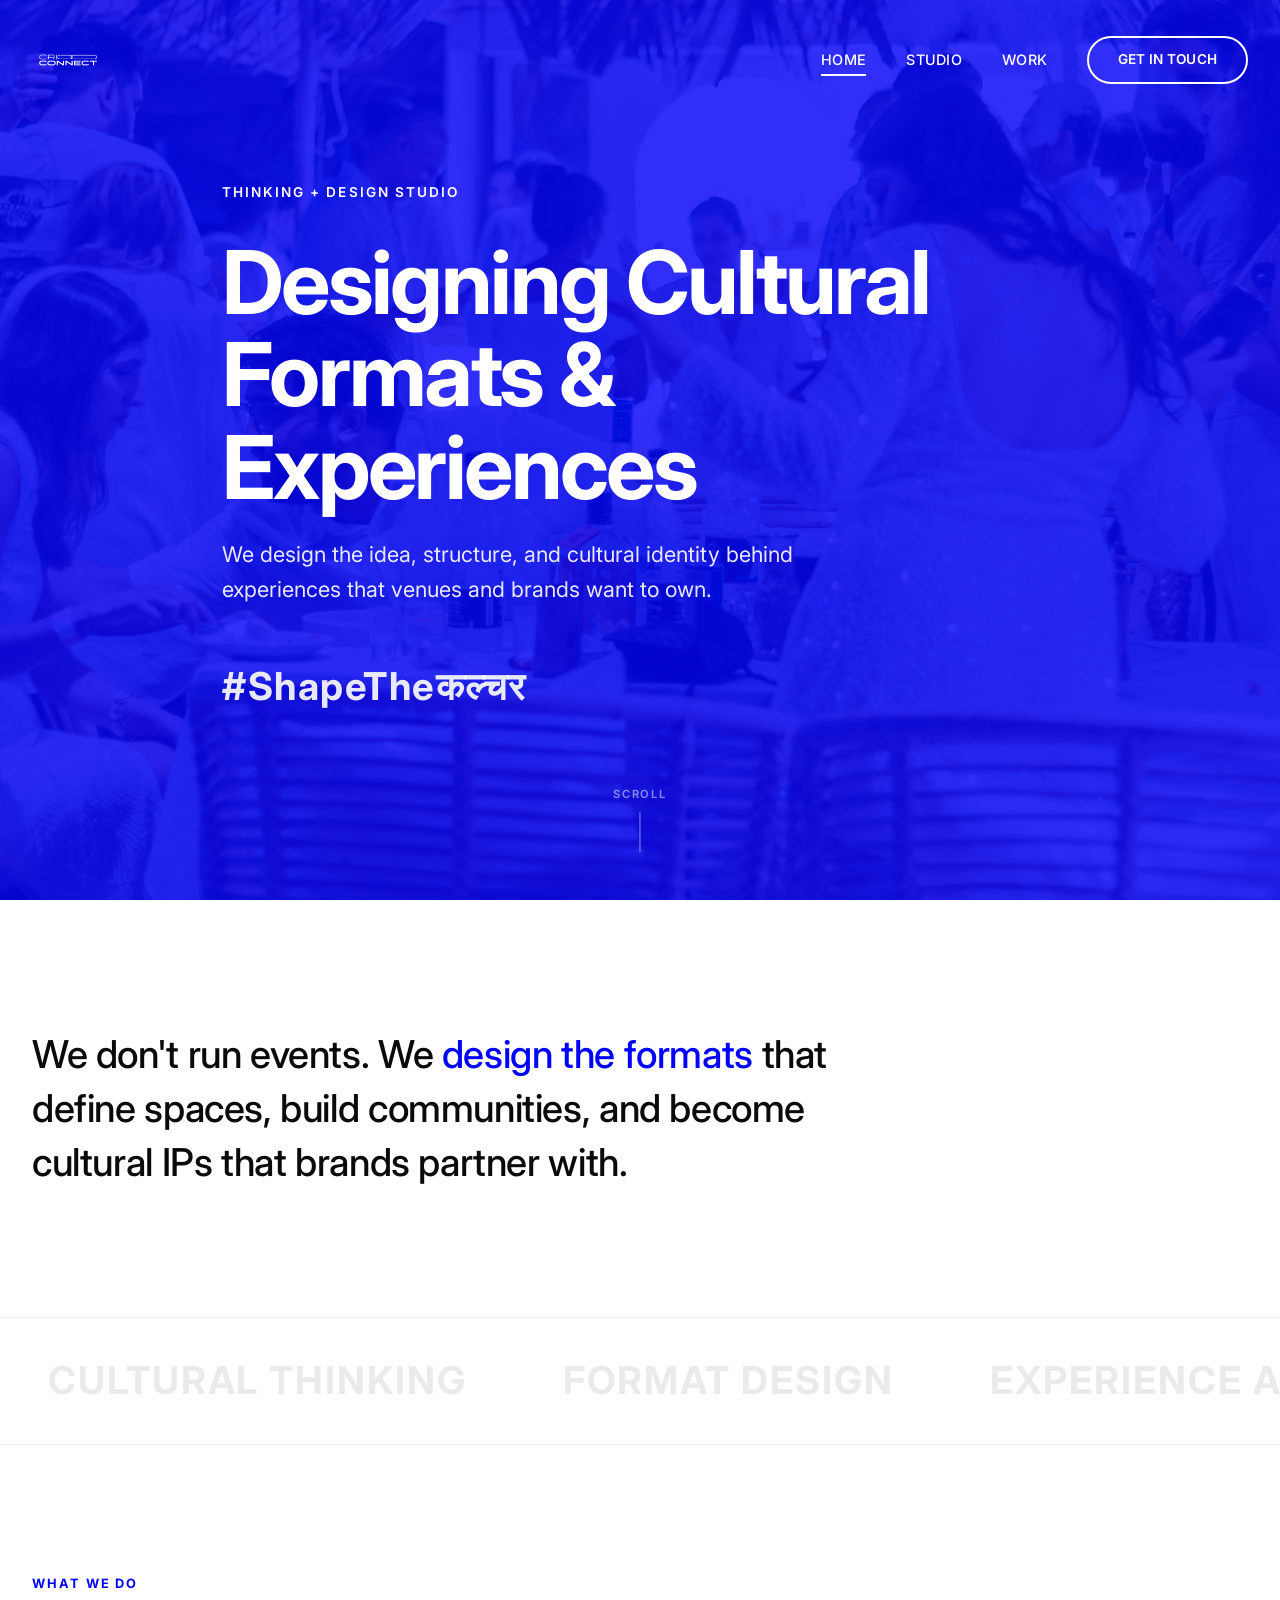
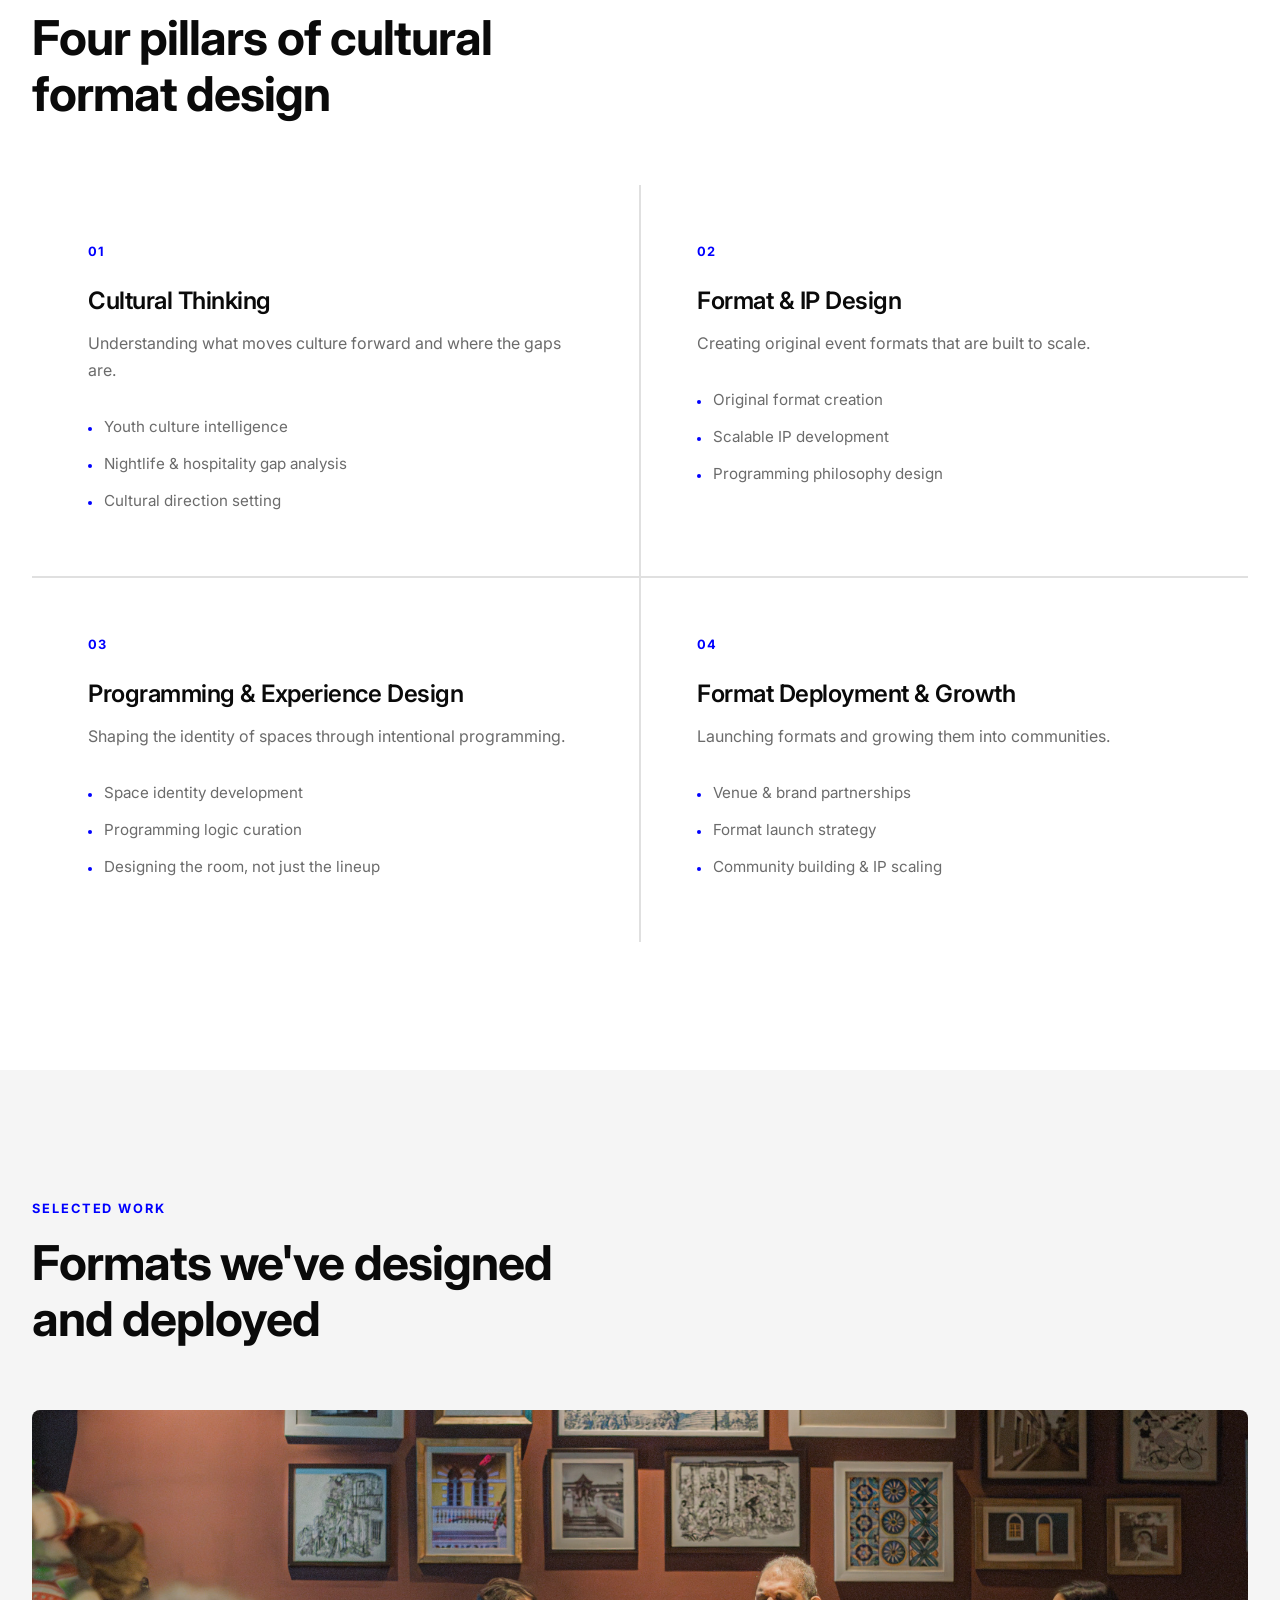
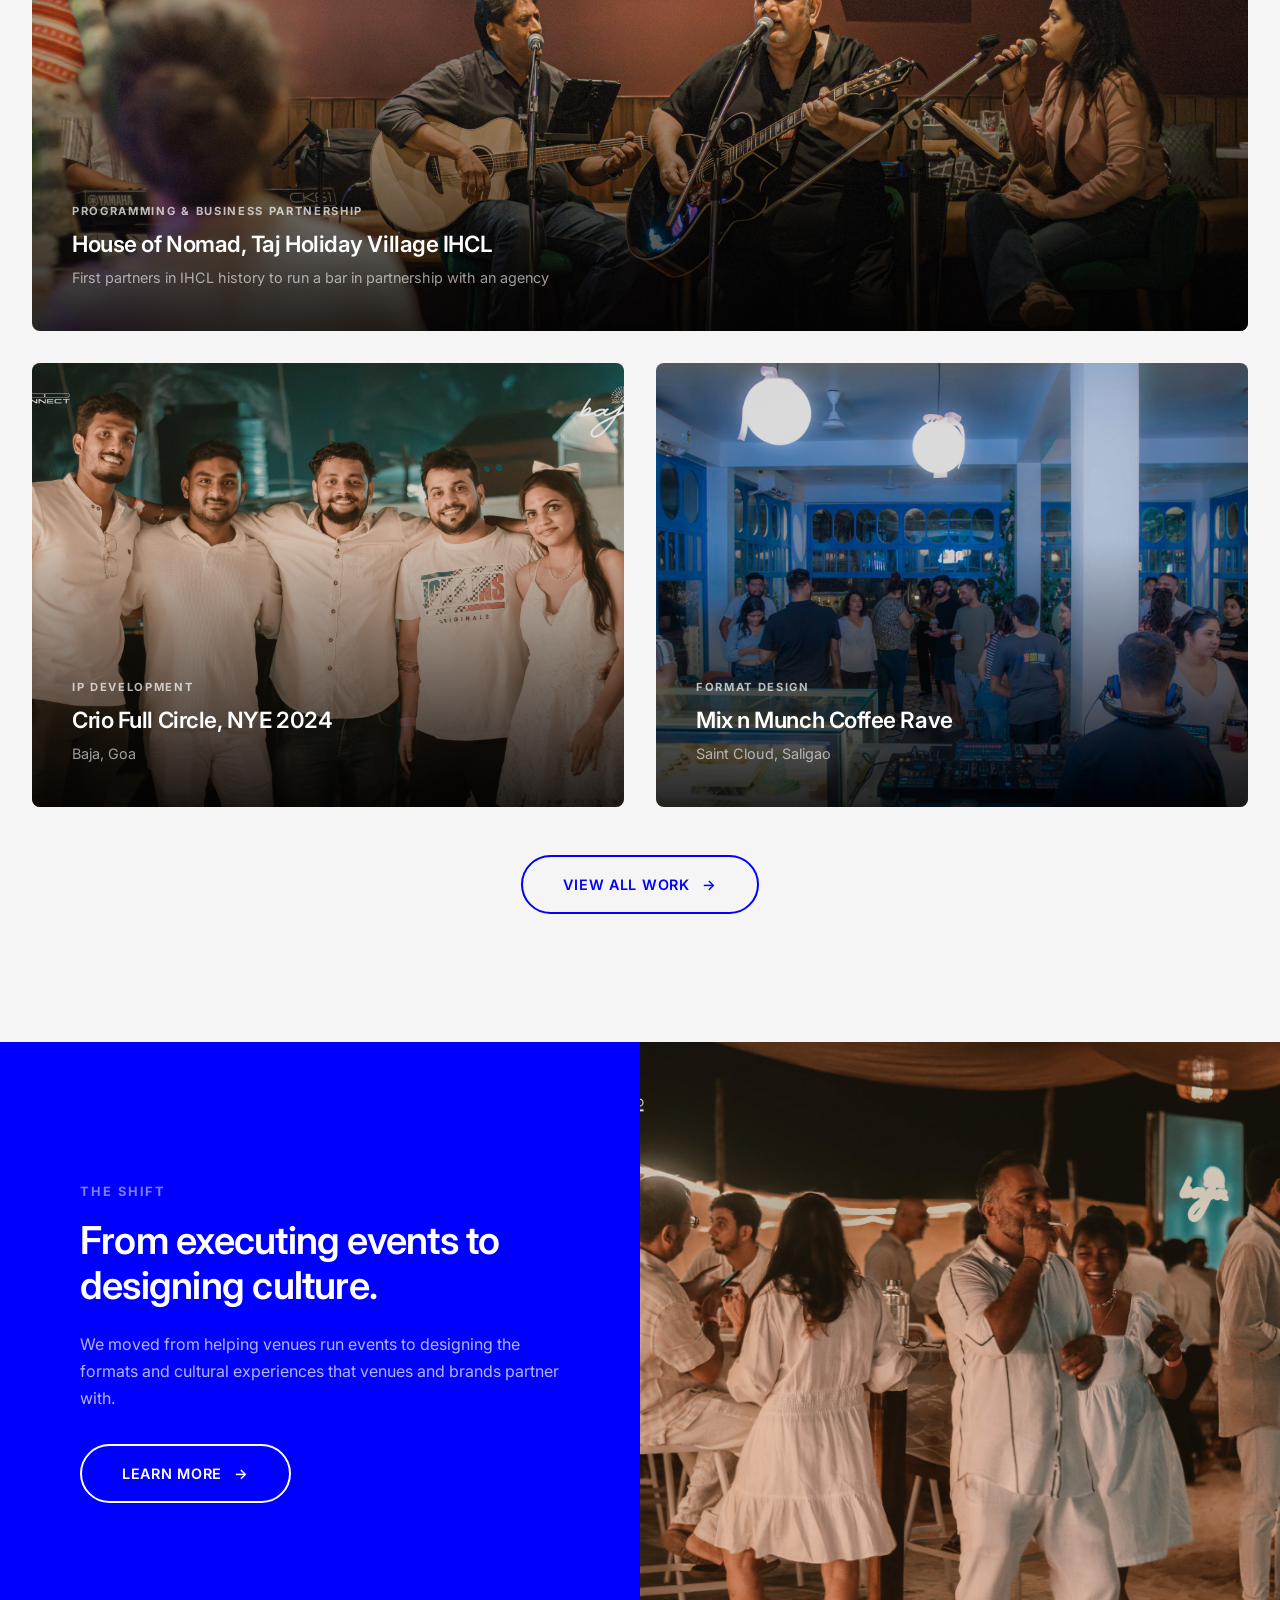
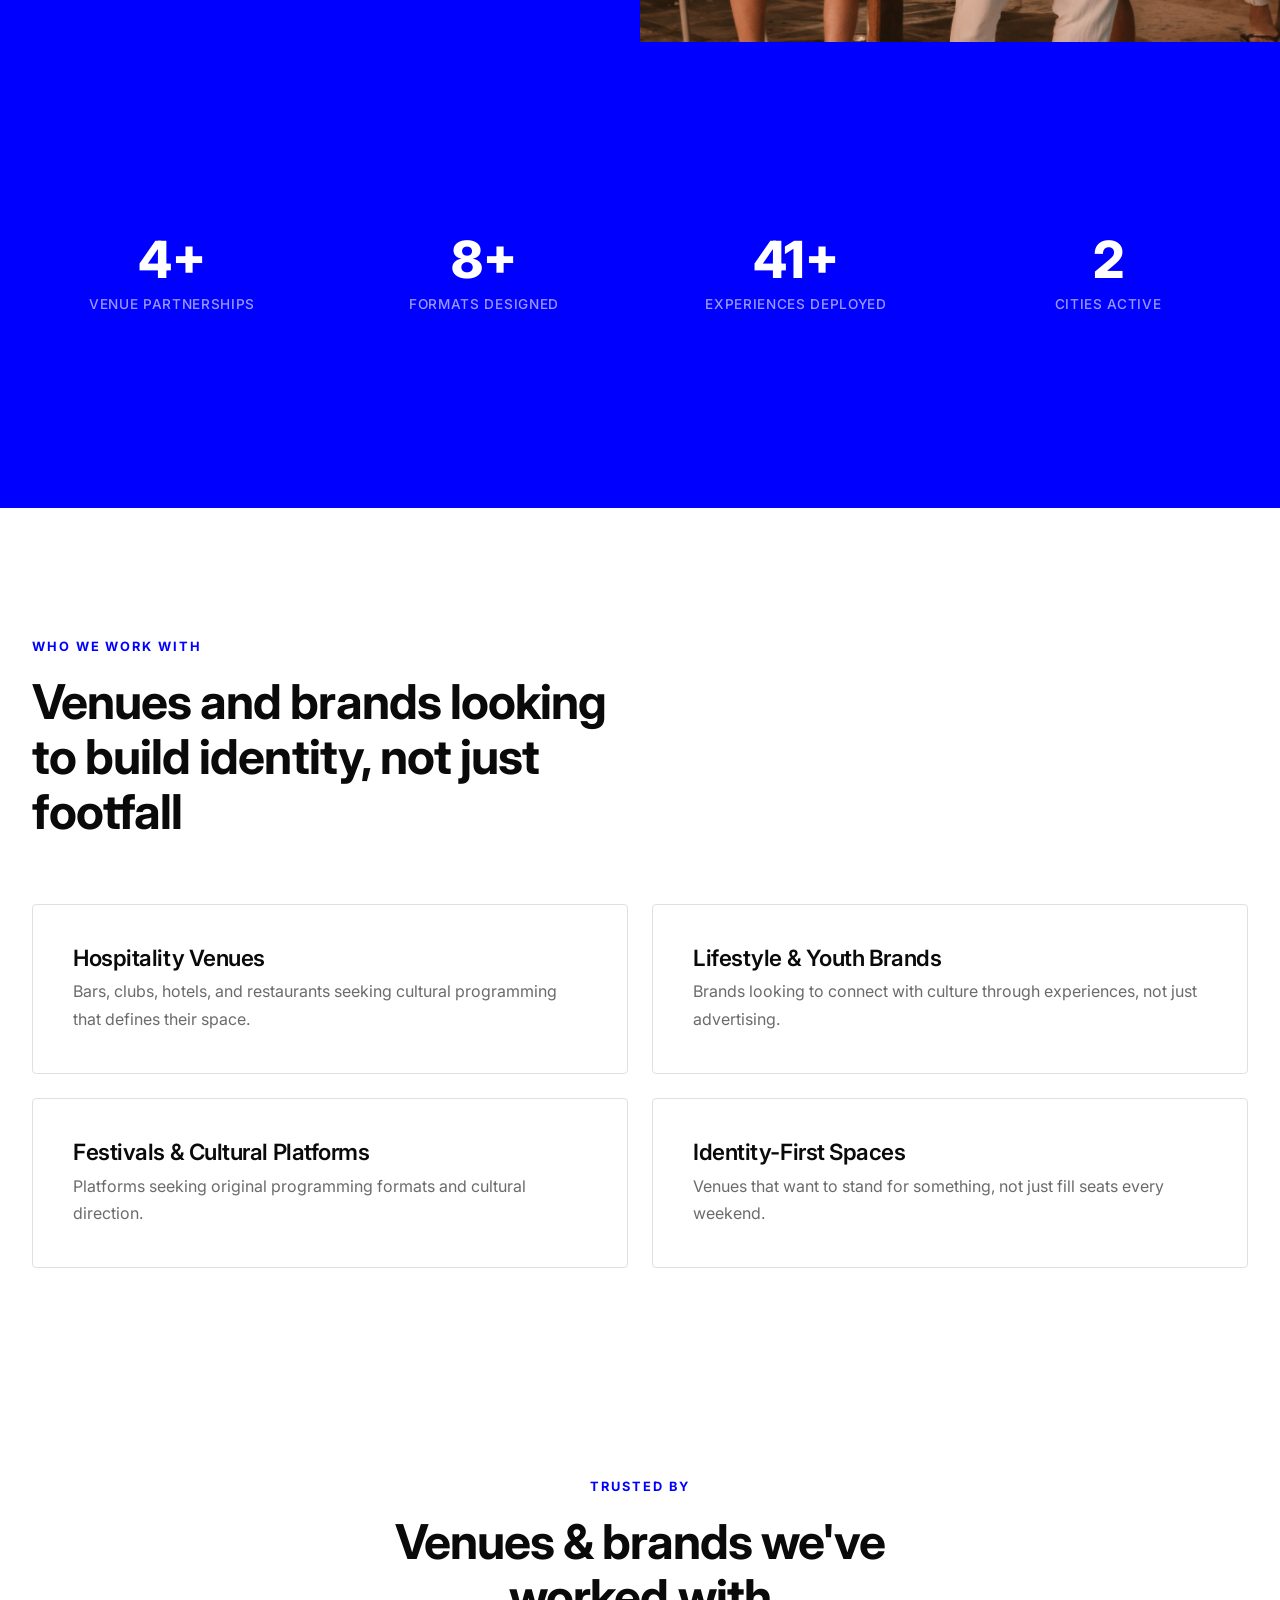
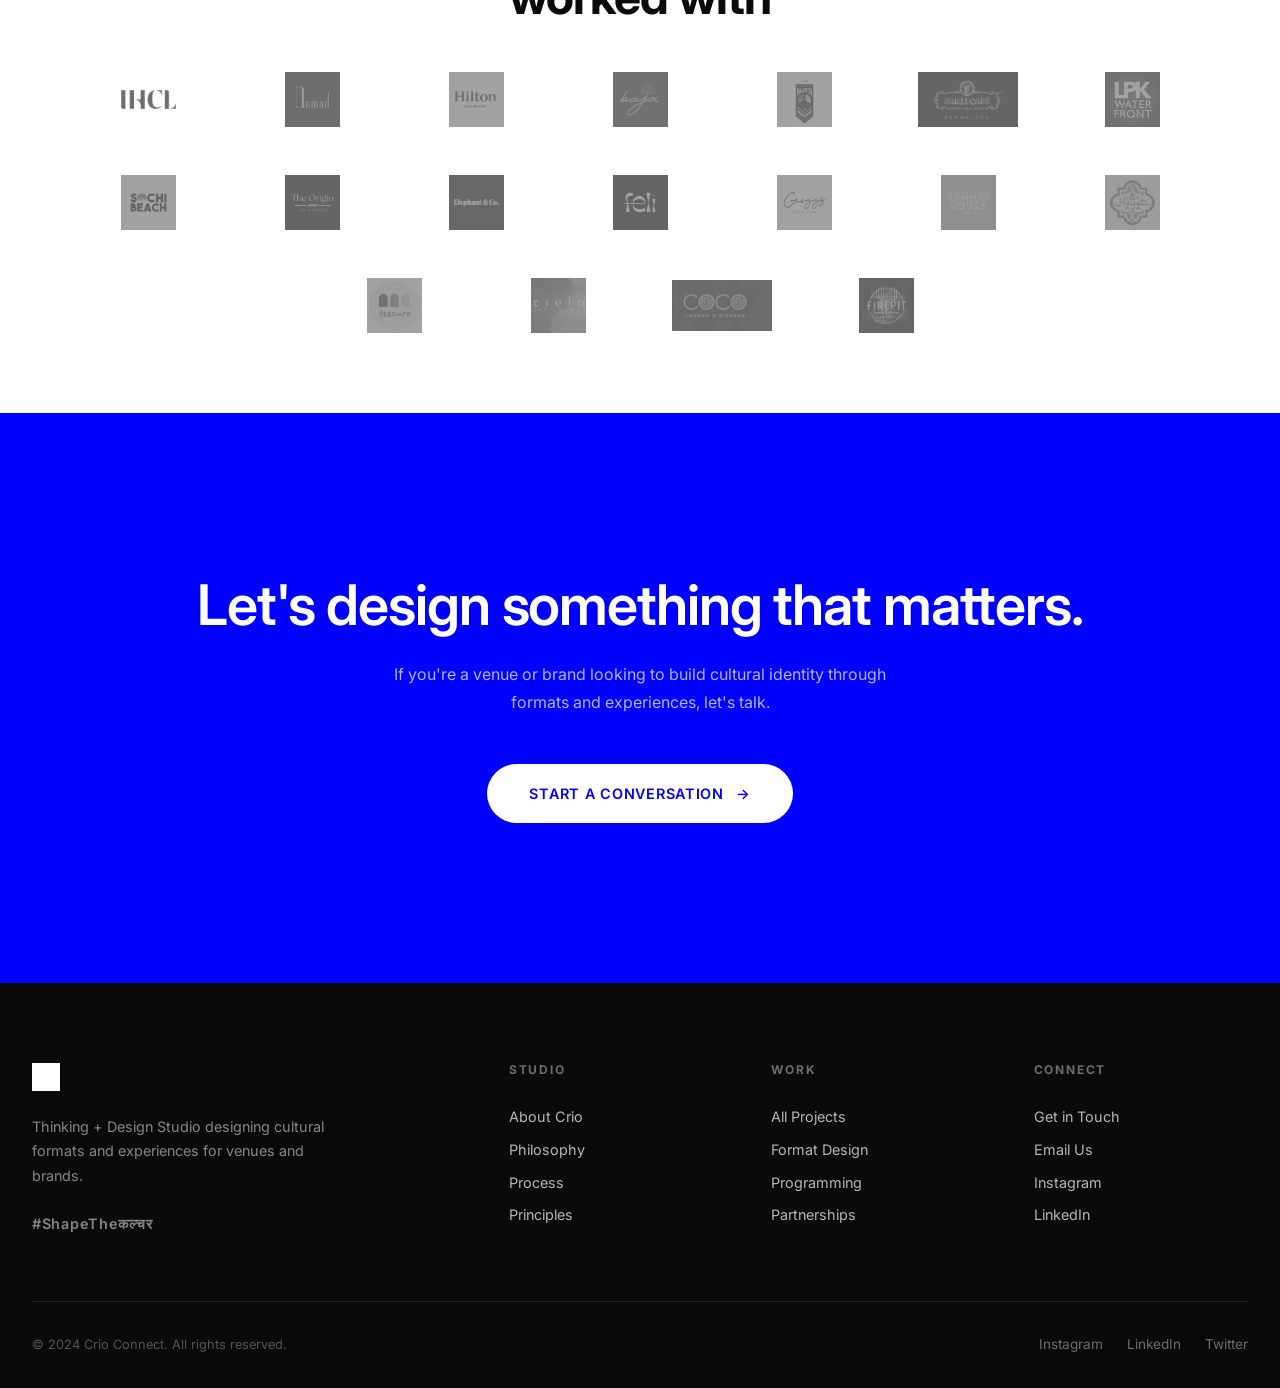
==== index.html @ 930ea38c "Use icon-blue.png as nav logo, larger size - Single icon-blue.png logo: white on dark nav via CSS in" ====
<!DOCTYPE html>
<html lang="en">
<head>
  <meta charset="UTF-8">
  <meta name="viewport" content="width=device-width, initial-scale=1.0">
  <title>Crio Connect — Thinking + Design Studio</title>
  <meta name="description" content="Crio Connect designs cultural formats and experiences for venues and brands. A Thinking + Design Studio shaping culture through format design, programming, and experience architecture.">
  <link rel="preconnect" href="https://fonts.googleapis.com">
  <link rel="preconnect" href="https://fonts.gstatic.com" crossorigin>
  <link href="https://fonts.googleapis.com/css2?family=Inter:wght@300;400;500;600;700;800;900&display=swap" rel="stylesheet">
  <link rel="icon" type="image/png" href="logos/icon-blue.png">
  <link rel="stylesheet" href="css/style.css">
</head>
<body>

  <!-- Navigation -->
  <nav class="nav nav--dark">
    <div class="container nav__inner">
      <a href="index.html" class="nav__logo">
        <img src="logos/icon-blue.png" alt="Crio Connect">
      </a>
      <div class="nav__links">
        <a href="index.html" class="active">Home</a>
        <a href="about.html">Studio</a>
        <a href="work.html">Work</a>
        <a href="contact.html" class="nav__cta">Get in Touch</a>
      </div>
      <div class="nav__toggle">
        <span></span>
        <span></span>
        <span></span>
      </div>
    </div>
  </nav>

  <!-- Hero -->
  <section class="hero">
    <div class="hero__bg">
      <img src="Photos/full-circle-nye/097A2111.jpg" alt="Crio Connect Event">
    </div>
    <div class="container hero__content">
      <p class="hero__label">Thinking + Design Studio</p>
      <h1 class="hero__title">Designing Cultural Formats & Experiences</h1>
      <p class="hero__subtitle">We design the idea, structure, and cultural identity behind experiences that venues and brands want to own.</p>
      <p class="hero__tagline">#ShapeThe&#x0915;&#x0932;&#x094D;&#x091A;&#x0930;</p>
    </div>
    <div class="hero__scroll">
      <span>Scroll</span>
      <div class="hero__scroll-line"></div>
    </div>
  </section>

  <!-- Statement -->
  <section class="statement section">
    <div class="container">
      <p class="statement__text reveal">
        We don't run events. We <span>design the formats</span> that define spaces, build communities, and become cultural IPs that brands partner with.
      </p>
    </div>
  </section>

  <!-- Marquee -->
  <div class="marquee">
    <div class="marquee__track">
      <span class="marquee__item">Cultural Thinking</span>
      <span class="marquee__item">Format Design</span>
      <span class="marquee__item">Experience Architecture</span>
      <span class="marquee__item">IP Development</span>
      <span class="marquee__item">Programming Intelligence</span>
      <span class="marquee__item">Community Building</span>
      <span class="marquee__item">Cultural Thinking</span>
      <span class="marquee__item">Format Design</span>
      <span class="marquee__item">Experience Architecture</span>
      <span class="marquee__item">IP Development</span>
      <span class="marquee__item">Programming Intelligence</span>
      <span class="marquee__item">Community Building</span>
    </div>
  </div>

  <!-- What We Do -->
  <section class="section" id="services">
    <div class="container">
      <div class="section-header reveal">
        <p class="section-header__label">What We Do</p>
        <h2 class="section-header__title">Four pillars of cultural format design</h2>
      </div>
    </div>
    <div class="container">
      <div class="services-grid">
        <div class="service-card reveal">
          <p class="service-card__number">01</p>
          <h3 class="service-card__title">Cultural Thinking</h3>
          <p>Understanding what moves culture forward and where the gaps are.</p>
          <ul class="service-card__list">
            <li>Youth culture intelligence</li>
            <li>Nightlife & hospitality gap analysis</li>
            <li>Cultural direction setting</li>
          </ul>
        </div>
        <div class="service-card reveal reveal-delay-1">
          <p class="service-card__number">02</p>
          <h3 class="service-card__title">Format & IP Design</h3>
          <p>Creating original event formats that are built to scale.</p>
          <ul class="service-card__list">
            <li>Original format creation</li>
            <li>Scalable IP development</li>
            <li>Programming philosophy design</li>
          </ul>
        </div>
        <div class="service-card reveal reveal-delay-2">
          <p class="service-card__number">03</p>
          <h3 class="service-card__title">Programming & Experience Design</h3>
          <p>Shaping the identity of spaces through intentional programming.</p>
          <ul class="service-card__list">
            <li>Space identity development</li>
            <li>Programming logic curation</li>
            <li>Designing the room, not just the lineup</li>
          </ul>
        </div>
        <div class="service-card reveal reveal-delay-3">
          <p class="service-card__number">04</p>
          <h3 class="service-card__title">Format Deployment & Growth</h3>
          <p>Launching formats and growing them into communities.</p>
          <ul class="service-card__list">
            <li>Venue & brand partnerships</li>
            <li>Format launch strategy</li>
            <li>Community building & IP scaling</li>
          </ul>
        </div>
      </div>
    </div>
  </section>

  <!-- Featured Work -->
  <section class="section section--grey" id="work">
    <div class="container">
      <div class="section-header reveal">
        <p class="section-header__label">Selected Work</p>
        <h2 class="section-header__title">Formats we've designed and deployed</h2>
      </div>
      <div class="work-grid">
        <a href="work.html" class="work-card work-card--featured reveal">
          <img class="work-card__image" src="Photos/house-of-nomad/_97A1200-Enhanced-NR-2.jpg" alt="House of Nomad x Taj">
          <div class="work-card__overlay">
            <p class="work-card__tag">Programming & Business Partnership</p>
            <h3 class="work-card__title">House of Nomad, Taj Holiday Village IHCL</h3>
            <p class="work-card__venue">First partners in IHCL history to run a bar in partnership with an agency</p>
          </div>
        </a>
        <a href="work.html" class="work-card reveal">
          <img class="work-card__image" src="Photos/full-circle-nye/_97A2129-Enhanced-NR-2.jpg" alt="Full Circle NYE">
          <div class="work-card__overlay">
            <p class="work-card__tag">IP Development</p>
            <h3 class="work-card__title">Crio Full Circle, NYE 2024</h3>
            <p class="work-card__venue">Baja, Goa</p>
          </div>
        </a>
        <a href="work.html" class="work-card reveal reveal-delay-1">
          <img class="work-card__image" src="Photos/mix-n-munch/_97A1474-Enhanced-NR.jpg" alt="Mix n Munch">
          <div class="work-card__overlay">
            <p class="work-card__tag">Format Design</p>
            <h3 class="work-card__title">Mix n Munch Coffee Rave</h3>
            <p class="work-card__venue">Saint Cloud, Saligao</p>
          </div>
        </a>
      </div>
      <div style="text-align: center; margin-top: 3rem;" class="reveal">
        <a href="work.html" class="btn btn--outline">View All Work <span class="btn__arrow">&rarr;</span></a>
      </div>
    </div>
  </section>

  <!-- The Shift -->
  <section class="split">
    <div class="split__content" style="background: var(--crio-blue); color: var(--crio-white);">
      <div class="reveal">
        <p class="section-header__label" style="color: rgba(255,255,255,0.5);">The Shift</p>
        <h2 style="font-size: clamp(1.8rem, 3vw, 2.5rem); margin-bottom: 1.5rem;">From executing events to designing culture.</h2>
        <p style="color: rgba(255,255,255,0.7); margin-bottom: 2rem;">We moved from helping venues run events to designing the formats and cultural experiences that venues and brands partner with.</p>
        <a href="about.html" class="btn btn--outline-white">Learn More <span class="btn__arrow">&rarr;</span></a>
      </div>
    </div>
    <div class="split__image">
      <img src="Photos/full-circle-nye/097A1857.jpg" alt="Crio Event">
    </div>
  </section>

  <!-- Stats -->
  <section class="section section--blue">
    <div class="container">
      <div class="stats-row reveal">
        <div class="stat">
          <p class="stat__number" data-count="5" data-suffix="+">0+</p>
          <p class="stat__label">Venue Partnerships</p>
        </div>
        <div class="stat">
          <p class="stat__number" data-count="10" data-suffix="+">0+</p>
          <p class="stat__label">Formats Designed</p>
        </div>
        <div class="stat">
          <p class="stat__number" data-count="50" data-suffix="+">0+</p>
          <p class="stat__label">Experiences Deployed</p>
        </div>
        <div class="stat">
          <p class="stat__number" data-count="3" data-suffix="">0</p>
          <p class="stat__label">Cities Active</p>
        </div>
      </div>
    </div>
  </section>

  <!-- Who We Work With -->
  <section class="section">
    <div class="container">
      <div class="section-header reveal">
        <p class="section-header__label">Who We Work With</p>
        <h2 class="section-header__title">Venues and brands looking to build identity, not just footfall</h2>
      </div>
      <div class="services-grid" style="background: transparent; gap: 1.5rem;">
        <div class="reveal" style="padding: 2.5rem; border: 1px solid var(--crio-grey-mid); border-radius: 4px;">
          <h4 style="margin-bottom: 0.5rem;">Hospitality Venues</h4>
          <p>Bars, clubs, hotels, and restaurants seeking cultural programming that defines their space.</p>
        </div>
        <div class="reveal reveal-delay-1" style="padding: 2.5rem; border: 1px solid var(--crio-grey-mid); border-radius: 4px;">
          <h4 style="margin-bottom: 0.5rem;">Lifestyle & Youth Brands</h4>
          <p>Brands looking to connect with culture through experiences, not just advertising.</p>
        </div>
        <div class="reveal reveal-delay-2" style="padding: 2.5rem; border: 1px solid var(--crio-grey-mid); border-radius: 4px;">
          <h4 style="margin-bottom: 0.5rem;">Festivals & Cultural Platforms</h4>
          <p>Platforms seeking original programming formats and cultural direction.</p>
        </div>
        <div class="reveal reveal-delay-3" style="padding: 2.5rem; border: 1px solid var(--crio-grey-mid); border-radius: 4px;">
          <h4 style="margin-bottom: 0.5rem;">Identity-First Spaces</h4>
          <p>Venues that want to stand for something, not just fill seats every weekend.</p>
        </div>
      </div>
    </div>
  </section>

  <!-- Client Logos -->
  <section class="section" style="padding: 5rem 0;">
    <div class="container">
      <div class="section-header reveal" style="text-align: center; margin-bottom: 3rem;">
        <p class="section-header__label">Trusted By</p>
        <h2 class="section-header__title" style="margin: 0 auto;">Venues & brands we've worked with</h2>
      </div>
      <div class="partners-grid reveal">
        <img src="clientlogos/10673421.webp" alt="IHCL" class="partner-logo">
        <img src="clientlogos/591174792_17904382887301235_7961959765588364536_n.jpg" alt="House of Nomad" class="partner-logo">
        <img src="clientlogos/581138269_18190124344336245_2572806237954497445_n.jpg" alt="Hilton Goa Resort" class="partner-logo">
        <img src="clientlogos/419503757_380065144615515_1295691584019267011_n.jpg" alt="Baja" class="partner-logo">
        <img src="clientlogos/318582232_5961389770578658_6752328775046917154_n.jpg" alt="Raasta Goa" class="partner-logo">
        <img src="clientlogos/farzi-cafe.png" alt="Farzi Cafe" class="partner-logo">
        <img src="clientlogos/332536627_899136044664215_4823402778459474317_n.jpg" alt="LPK Waterfront" class="partner-logo">
        <img src="clientlogos/453994015_479573441676200_9011642383747089406_n.jpg" alt="Sochi Beach" class="partner-logo">
        <img src="clientlogos/471850150_1111145504012198_6855856576752960614_n.jpg" alt="The Origin Bar & Kitchen" class="partner-logo">
        <img src="clientlogos/544154065_18421555498103665_999082907906774208_n.jpg" alt="Elephant & Co." class="partner-logo">
        <img src="clientlogos/587308757_18092075336500143_2609386797480749742_n.jpg" alt="Feli Tavern" class="partner-logo">
        <img src="clientlogos/340698813_763926535132549_4333830855985082505_n.jpg" alt="Gregg's Bar & Tapas" class="partner-logo">
        <img src="clientlogos/350667310_205898922381115_7865278553242999339_n.jpg" alt="Summer House Goa" class="partner-logo">
        <img src="clientlogos/323932730_870162524270041_3233781602685683473_n.jpg" alt="Hayati" class="partner-logo">
        <img src="clientlogos/307228421_118235157678463_5204141030254201550_n.jpg" alt="Tesouro" class="partner-logo">
        <img src="clientlogos/56561460_301304564101715_4176940284740894720_n.jpg" alt="Cielo Sky Lounge" class="partner-logo">
        <img src="clientlogos/coco-lounge.png" alt="Coco Lounge & Kitchen" class="partner-logo">
        <img src="clientlogos/169250002_140925801300462_4163853042577720361_n.jpg" alt="Firepit Grills & Spirits" class="partner-logo">
      </div>
    </div>
  </section>

  <!-- CTA -->
  <section class="cta-section">
    <div class="container reveal">
      <h2>Let's design something that matters.</h2>
      <p>If you're a venue or brand looking to build cultural identity through formats and experiences, let's talk.</p>
      <a href="contact.html" class="btn btn--white">Start a Conversation <span class="btn__arrow">&rarr;</span></a>
    </div>
  </section>

  <!-- Footer -->
  <footer class="footer">
    <div class="container">
      <div class="footer__grid">
        <div class="footer__brand">
          <img src="logos/blue-on-white.png" alt="Crio Connect">
          <p>Thinking + Design Studio designing cultural formats and experiences for venues and brands.</p>
          <p class="footer__tagline">#ShapeThe&#x0915;&#x0932;&#x094D;&#x091A;&#x0930;</p>
        </div>
        <div class="footer__col">
          <h4>Studio</h4>
          <a href="about.html">About Crio</a>
          <a href="about.html#philosophy">Philosophy</a>
          <a href="about.html#process">Process</a>
          <a href="about.html#principles">Principles</a>
        </div>
        <div class="footer__col">
          <h4>Work</h4>
          <a href="work.html">All Projects</a>
          <a href="work.html#formats">Format Design</a>
          <a href="work.html#programming">Programming</a>
          <a href="work.html#partnerships">Partnerships</a>
        </div>
        <div class="footer__col">
          <h4>Connect</h4>
          <a href="contact.html">Get in Touch</a>
          <a href="mailto:hello@crioconnect.com">Email Us</a>
          <a href="#">Instagram</a>
          <a href="#">LinkedIn</a>
        </div>
      </div>
      <div class="footer__bottom">
        <p>&copy; 2024 Crio Connect. All rights reserved.</p>
        <div class="footer__social">
          <a href="#">Instagram</a>
          <a href="#">LinkedIn</a>
          <a href="#">Twitter</a>
        </div>
      </div>
    </div>
  </footer>

  <script src="js/main.js"></script>
</body>
</html>
---- css/style.css ----
/* ============================================
   CRIO CONNECT — Style System
   Thinking + Design Studio
   ============================================ */

/* --- Reset & Base --- */
*, *::before, *::after {
  margin: 0;
  padding: 0;
  box-sizing: border-box;
}

:root {
  --crio-blue: #0000FF;
  --crio-blue-dark: #0000CC;
  --crio-white: #FFFFFF;
  --crio-black: #0A0A0A;
  --crio-grey: #F5F5F5;
  --crio-grey-mid: #E0E0E0;
  --crio-grey-text: #6B6B6B;
  --font-primary: 'Inter', -apple-system, BlinkMacSystemFont, 'Segoe UI', sans-serif;
  --font-display: 'Inter', -apple-system, BlinkMacSystemFont, 'Segoe UI', sans-serif;
  --transition: 0.4s cubic-bezier(0.25, 0.46, 0.45, 0.94);
  --transition-fast: 0.2s ease;
}

html {
  font-size: 16px;
  scroll-behavior: smooth;
  -webkit-font-smoothing: antialiased;
  -moz-osx-font-smoothing: grayscale;
}

body {
  font-family: var(--font-primary);
  color: var(--crio-black);
  background: var(--crio-white);
  line-height: 1.6;
  overflow-x: hidden;
}

a {
  color: inherit;
  text-decoration: none;
}

img {
  max-width: 100%;
  height: auto;
  display: block;
}

ul, ol {
  list-style: none;
}

/* --- Typography --- */
h1, h2, h3, h4, h5, h6 {
  font-weight: 600;
  line-height: 1.15;
  letter-spacing: -0.02em;
}

h1 { font-size: clamp(2.5rem, 6vw, 5rem); }
h2 { font-size: clamp(2rem, 4vw, 3.5rem); }
h3 { font-size: clamp(1.5rem, 3vw, 2rem); }
h4 { font-size: clamp(1.1rem, 2vw, 1.4rem); }

p {
  font-size: clamp(1rem, 1.2vw, 1.15rem);
  line-height: 1.7;
  color: var(--crio-grey-text);
}

.text-blue { color: var(--crio-blue); }
.text-white { color: var(--crio-white); }

/* --- Layout --- */
.container {
  width: 100%;
  max-width: 1320px;
  margin: 0 auto;
  padding: 0 2rem;
}

.container--narrow {
  max-width: 960px;
}

.section {
  padding: 8rem 0;
}

.section--blue {
  background: var(--crio-blue);
  color: var(--crio-white);
}

.section--blue p {
  color: rgba(255, 255, 255, 0.75);
}

.section--grey {
  background: var(--crio-grey);
}

.section--dark {
  background: var(--crio-black);
  color: var(--crio-white);
}

.section--dark p {
  color: rgba(255, 255, 255, 0.6);
}

/* --- Navigation --- */
.nav {
  position: fixed;
  top: 0;
  left: 0;
  width: 100%;
  z-index: 1000;
  padding: 1.5rem 0;
  transition: var(--transition);
}

.nav.scrolled {
  background: rgba(255, 255, 255, 0.97);
  backdrop-filter: blur(20px);
  -webkit-backdrop-filter: blur(20px);
  box-shadow: 0 1px 0 rgba(0, 0, 0, 0.06);
  padding: 1rem 0;
}

.nav__inner {
  display: flex;
  align-items: center;
  justify-content: space-between;
}

.nav__logo {
  display: flex;
  align-items: center;
  text-decoration: none;
}

.nav__logo img {
  height: 72px;
  width: auto;
  transition: var(--transition-fast);
  object-fit: contain;
  filter: brightness(0) invert(1);
}

.nav.scrolled .nav__logo img {
  filter: none;
}

.nav__links {
  display: flex;
  align-items: center;
  gap: 2.5rem;
}

.nav__links a {
  font-size: 0.9rem;
  font-weight: 500;
  letter-spacing: 0.02em;
  text-transform: uppercase;
  transition: var(--transition-fast);
  position: relative;
}

.nav__links a::after {
  content: '';
  position: absolute;
  bottom: -4px;
  left: 0;
  width: 0;
  height: 2px;
  background: var(--crio-blue);
  transition: var(--transition-fast);
}

.nav__links a:hover::after,
.nav__links a.active::after {
  width: 100%;
}

.nav--dark .nav__links a {
  color: var(--crio-white);
}

.nav--dark .nav__links a::after {
  background: var(--crio-white);
}

.nav.scrolled .nav__links a {
  color: var(--crio-black);
}

.nav.scrolled .nav__links a::after {
  background: var(--crio-blue);
}

.nav__cta {
  font-size: 0.85rem !important;
  font-weight: 600 !important;
  padding: 0.7rem 1.8rem;
  border: 2px solid var(--crio-blue);
  border-radius: 100px;
  transition: var(--transition) !important;
  color: var(--crio-blue) !important;
}

.nav__cta:hover {
  background: var(--crio-blue);
  color: var(--crio-white) !important;
}

.nav--dark .nav__cta {
  border-color: var(--crio-white);
  color: var(--crio-white) !important;
}

.nav--dark .nav__cta:hover {
  background: var(--crio-white);
  color: var(--crio-blue) !important;
}

.nav.scrolled .nav__cta {
  border-color: var(--crio-blue);
  color: var(--crio-blue) !important;
}

.nav.scrolled .nav__cta:hover {
  background: var(--crio-blue);
  color: var(--crio-white) !important;
}

/* Mobile Nav Toggle */
.nav__toggle {
  display: none;
  flex-direction: column;
  gap: 5px;
  cursor: pointer;
  z-index: 1001;
}

.nav__toggle span {
  width: 24px;
  height: 2px;
  background: var(--crio-black);
  transition: var(--transition-fast);
}

.nav--dark .nav__toggle span {
  background: var(--crio-white);
}

.nav.scrolled .nav__toggle span {
  background: var(--crio-black);
}

.nav__toggle.active span:nth-child(1) {
  transform: rotate(45deg) translate(5px, 5px);
}

.nav__toggle.active span:nth-child(2) {
  opacity: 0;
}

.nav__toggle.active span:nth-child(3) {
  transform: rotate(-45deg) translate(5px, -5px);
}

/* --- Hero --- */
.hero {
  min-height: 100vh;
  display: flex;
  align-items: center;
  position: relative;
  overflow: hidden;
  background: var(--crio-blue);
  color: var(--crio-white);
}

.hero__bg {
  position: absolute;
  inset: 0;
  z-index: 0;
}

.hero__bg img {
  position: absolute;
  bottom: 0;
  left: 0;
  width: 100%;
  height: 125%;
  object-fit: cover;
  object-position: center top;
  opacity: 0.2;
}

.hero__content {
  position: relative;
  z-index: 2;
  max-width: 900px;
}

.hero__label {
  font-size: 0.85rem;
  font-weight: 600;
  letter-spacing: 0.15em;
  text-transform: uppercase;
  margin-bottom: 2rem;
  color: var(--crio-white);
}

.hero__title {
  font-size: clamp(3rem, 7vw, 5.5rem);
  font-weight: 700;
  line-height: 1.05;
  margin-bottom: 1.5rem;
  letter-spacing: -0.03em;
}

.hero__subtitle {
  font-size: clamp(1.1rem, 2vw, 1.35rem);
  font-weight: 400;
  line-height: 1.6;
  color: rgba(255, 255, 255, 0.9);
  max-width: 600px;
  margin-bottom: 3rem;
}

.hero__tagline {
  font-size: clamp(1.5rem, 3vw, 2.5rem);
  font-weight: 700;
  letter-spacing: 0.04em;
  color: rgba(255, 255, 255, 0.9);
  margin-top: 1rem;
}

.hero__scroll {
  position: absolute;
  bottom: 3rem;
  left: 50%;
  transform: translateX(-50%);
  z-index: 2;
  display: flex;
  flex-direction: column;
  align-items: center;
  gap: 0.5rem;
  opacity: 0.5;
  animation: scrollBounce 2s infinite;
}

.hero__scroll span {
  font-size: 0.7rem;
  font-weight: 600;
  letter-spacing: 0.15em;
  text-transform: uppercase;
}

.hero__scroll-line {
  width: 1px;
  height: 40px;
  background: var(--crio-white);
  animation: scrollLine 2s infinite;
}

@keyframes scrollBounce {
  0%, 100% { transform: translateX(-50%) translateY(0); }
  50% { transform: translateX(-50%) translateY(8px); }
}

@keyframes scrollLine {
  0% { transform: scaleY(0); transform-origin: top; }
  50% { transform: scaleY(1); transform-origin: top; }
  51% { transform-origin: bottom; }
  100% { transform: scaleY(0); transform-origin: bottom; }
}

/* --- Page Header --- */
.page-header {
  padding: 10rem 0 5rem;
  background: var(--crio-blue);
  color: var(--crio-white);
}

.page-header__label {
  font-size: 0.8rem;
  font-weight: 600;
  letter-spacing: 0.15em;
  text-transform: uppercase;
  opacity: 0.6;
  margin-bottom: 1.5rem;
}

.page-header__title {
  font-size: clamp(2.5rem, 5vw, 4rem);
  font-weight: 700;
  max-width: 700px;
}

.page-header__desc {
  font-size: 1.15rem;
  opacity: 0.7;
  max-width: 550px;
  margin-top: 1.5rem;
  line-height: 1.7;
}

/* --- Intro / Statement --- */
.statement {
  padding: 8rem 0;
}

.statement__text {
  font-size: clamp(1.6rem, 3vw, 2.5rem);
  font-weight: 500;
  line-height: 1.4;
  letter-spacing: -0.01em;
  max-width: 900px;
  color: var(--crio-black);
}

.statement__text span {
  color: var(--crio-blue);
}

/* --- Services / What We Do Grid --- */
.services-grid {
  display: grid;
  grid-template-columns: repeat(2, 1fr);
  gap: 2px;
  background: var(--crio-grey-mid);
}

.service-card {
  background: var(--crio-white);
  padding: 3.5rem;
  transition: var(--transition);
}

.service-card:hover {
  background: var(--crio-blue);
  color: var(--crio-white);
}

.service-card:hover p {
  color: rgba(255, 255, 255, 0.7);
}

.service-card:hover .service-card__number {
  color: rgba(255, 255, 255, 0.3);
}

.service-card__number {
  font-size: 0.8rem;
  font-weight: 700;
  letter-spacing: 0.1em;
  color: var(--crio-blue);
  margin-bottom: 1.5rem;
  transition: var(--transition);
}

.service-card__title {
  font-size: 1.5rem;
  font-weight: 600;
  margin-bottom: 1rem;
}

.service-card__list {
  margin-top: 1.5rem;
}

.service-card__list li {
  font-size: 0.95rem;
  color: var(--crio-grey-text);
  padding: 0.4rem 0;
  padding-left: 1rem;
  position: relative;
  transition: var(--transition);
}

.service-card:hover .service-card__list li {
  color: rgba(255, 255, 255, 0.7);
}

.service-card__list li::before {
  content: '';
  position: absolute;
  left: 0;
  top: 50%;
  width: 4px;
  height: 4px;
  border-radius: 50%;
  background: var(--crio-blue);
  transition: var(--transition);
}

.service-card:hover .service-card__list li::before {
  background: var(--crio-white);
}

/* --- Process --- */
.process-grid {
  display: grid;
  grid-template-columns: repeat(3, 1fr);
  gap: 3rem;
  margin-top: 4rem;
}

.process-step {
  position: relative;
}

.process-step__number {
  font-size: 4rem;
  font-weight: 800;
  color: var(--crio-blue);
  opacity: 0.15;
  line-height: 1;
  margin-bottom: 1rem;
}

.section--blue .process-step__number {
  color: var(--crio-white);
  opacity: 0.2;
}

.process-step__title {
  font-size: 1.15rem;
  font-weight: 600;
  margin-bottom: 0.5rem;
}

.process-step__desc {
  font-size: 0.9rem;
}

/* --- Work / Projects --- */
.work-grid {
  display: grid;
  grid-template-columns: repeat(2, 1fr);
  gap: 2rem;
  margin-top: 3rem;
}

.work-card {
  position: relative;
  overflow: hidden;
  border-radius: 8px;
  aspect-ratio: 4/3;
  cursor: pointer;
  group: true;
}

.work-card__image {
  width: 100%;
  height: 100%;
  object-fit: cover;
  transition: transform 0.6s ease;
}

.work-card:hover .work-card__image {
  transform: scale(1.05);
}

.work-card__overlay {
  position: absolute;
  inset: 0;
  background: linear-gradient(to top, rgba(0, 0, 0, 0.85) 0%, rgba(0, 0, 0, 0.1) 60%);
  display: flex;
  flex-direction: column;
  justify-content: flex-end;
  padding: 2.5rem;
  transition: var(--transition);
}

.work-card:hover .work-card__overlay {
  background: linear-gradient(to top, rgba(0, 0, 255, 0.9) 0%, rgba(0, 0, 255, 0.3) 60%);
}

.work-card__tag {
  font-size: 0.7rem;
  font-weight: 700;
  letter-spacing: 0.15em;
  text-transform: uppercase;
  color: var(--crio-white);
  opacity: 0.7;
  margin-bottom: 0.5rem;
}

.work-card__title {
  font-size: 1.4rem;
  font-weight: 600;
  color: var(--crio-white);
  line-height: 1.3;
}

.work-card__venue {
  font-size: 0.9rem;
  color: rgba(255, 255, 255, 0.6);
  margin-top: 0.5rem;
}

.work-card--featured {
  grid-column: span 2;
  aspect-ratio: 21/9;
}

/* --- Principles --- */
.principles-list {
  display: grid;
  grid-template-columns: repeat(auto-fit, minmax(280px, 1fr));
  gap: 2rem;
  margin-top: 3rem;
}

.principle {
  padding: 2.5rem;
  border: 1px solid rgba(255, 255, 255, 0.15);
  border-radius: 4px;
  transition: var(--transition);
}

.principle:hover {
  border-color: rgba(255, 255, 255, 0.4);
  background: rgba(255, 255, 255, 0.05);
}

.principle__title {
  font-size: 1.15rem;
  font-weight: 600;
  margin-bottom: 0.75rem;
}

.principle__desc {
  font-size: 0.9rem;
  line-height: 1.6;
}

/* --- Clients / Partners --- */
.partners-grid {
  display: flex;
  flex-wrap: wrap;
  align-items: center;
  justify-content: center;
  gap: 3rem 4rem;
  margin-top: 3rem;
}

.partner-logo {
  height: 55px;
  width: 100px;
  object-fit: contain;
  filter: grayscale(1) brightness(0.4);
  opacity: 0.6;
  transition: var(--transition);
}

.partner-logo:hover {
  filter: grayscale(0) brightness(1);
  opacity: 1;
}

.section--blue .partner-logo {
  filter: grayscale(1) brightness(10);
  opacity: 0.4;
}

.section--blue .partner-logo:hover {
  filter: grayscale(0) brightness(1);
  opacity: 1;
}

/* --- Split Section --- */
.split {
  display: grid;
  grid-template-columns: 1fr 1fr;
  min-height: 600px;
}

.split__content {
  display: flex;
  flex-direction: column;
  justify-content: center;
  padding: 5rem;
}

.split__image {
  position: relative;
  overflow: hidden;
}

.split__image img {
  width: 100%;
  height: 100%;
  object-fit: cover;
}

/* --- Not List (What We're Not) --- */
.not-list {
  margin-top: 2rem;
}

.not-list li {
  font-size: 1.1rem;
  padding: 1rem 0;
  border-bottom: 1px solid rgba(0, 0, 0, 0.08);
  position: relative;
  padding-left: 2rem;
  color: var(--crio-grey-text);
}

.not-list li::before {
  content: '\2715';
  position: absolute;
  left: 0;
  color: var(--crio-blue);
  font-weight: 700;
}

/* --- CTA Section --- */
.cta-section {
  padding: 10rem 0;
  text-align: center;
  background: var(--crio-blue);
  color: var(--crio-white);
}

.cta-section h2 {
  font-size: clamp(2rem, 4.5vw, 3.5rem);
  margin-bottom: 1.5rem;
}

.cta-section p {
  color: rgba(255, 255, 255, 0.7);
  max-width: 500px;
  margin: 0 auto 3rem;
}

/* --- Buttons --- */
.btn {
  display: inline-flex;
  align-items: center;
  gap: 0.75rem;
  font-size: 0.9rem;
  font-weight: 600;
  padding: 1rem 2.5rem;
  border-radius: 100px;
  border: 2px solid transparent;
  cursor: pointer;
  transition: var(--transition);
  text-transform: uppercase;
  letter-spacing: 0.05em;
}

.btn--white {
  background: var(--crio-white);
  color: var(--crio-blue);
}

.btn--white:hover {
  background: transparent;
  border-color: var(--crio-white);
  color: var(--crio-white);
}

.btn--outline {
  background: transparent;
  border-color: var(--crio-blue);
  color: var(--crio-blue);
}

.btn--outline:hover {
  background: var(--crio-blue);
  color: var(--crio-white);
}

.btn--outline-white {
  background: transparent;
  border-color: var(--crio-white);
  color: var(--crio-white);
}

.btn--outline-white:hover {
  background: var(--crio-white);
  color: var(--crio-blue);
}

.btn__arrow {
  transition: transform var(--transition-fast);
}

.btn:hover .btn__arrow {
  transform: translateX(4px);
}

/* --- Section Headers --- */
.section-header {
  margin-bottom: 4rem;
}

.section-header__label {
  font-size: 0.8rem;
  font-weight: 700;
  letter-spacing: 0.15em;
  text-transform: uppercase;
  color: var(--crio-blue);
  margin-bottom: 1rem;
}

.section--blue .section-header__label,
.section--dark .section-header__label {
  color: rgba(255, 255, 255, 0.5);
}

.section-header__title {
  font-size: clamp(2rem, 4vw, 3rem);
  font-weight: 700;
  max-width: 600px;
}

.section-header__desc {
  margin-top: 1rem;
  max-width: 550px;
}

/* --- Contact Form --- */
.contact-grid {
  display: grid;
  grid-template-columns: 1fr 1fr;
  gap: 5rem;
  margin-top: 3rem;
}

.contact-info__item {
  margin-bottom: 2.5rem;
}

.contact-info__label {
  font-size: 0.75rem;
  font-weight: 700;
  letter-spacing: 0.15em;
  text-transform: uppercase;
  color: var(--crio-blue);
  margin-bottom: 0.5rem;
}

.contact-info__value {
  font-size: 1.1rem;
  color: var(--crio-black);
  font-weight: 500;
}

.contact-info__value a:hover {
  color: var(--crio-blue);
}

.contact-form .form-group {
  margin-bottom: 1.5rem;
}

.contact-form label {
  display: block;
  font-size: 0.8rem;
  font-weight: 600;
  letter-spacing: 0.08em;
  text-transform: uppercase;
  margin-bottom: 0.5rem;
  color: var(--crio-black);
}

.contact-form input,
.contact-form textarea,
.contact-form select {
  width: 100%;
  padding: 1rem;
  border: 1px solid var(--crio-grey-mid);
  border-radius: 4px;
  font-family: var(--font-primary);
  font-size: 1rem;
  transition: var(--transition-fast);
  background: var(--crio-white);
}

.contact-form input:focus,
.contact-form textarea:focus,
.contact-form select:focus {
  outline: none;
  border-color: var(--crio-blue);
}

.contact-form textarea {
  min-height: 150px;
  resize: vertical;
}

.contact-form .btn {
  width: 100%;
  justify-content: center;
  background: var(--crio-blue);
  color: var(--crio-white);
  border: none;
  font-family: var(--font-primary);
}

.contact-form .btn:hover {
  background: var(--crio-blue-dark);
}

/* --- Footer --- */
.footer {
  background: var(--crio-black);
  color: var(--crio-white);
  padding: 5rem 0 2rem;
}

.footer__grid {
  display: grid;
  grid-template-columns: 2fr 1fr 1fr 1fr;
  gap: 3rem;
  margin-bottom: 4rem;
}

.footer__brand img {
  height: 28px;
  margin-bottom: 1.5rem;
  filter: brightness(0) invert(1);
}

.footer__brand p {
  font-size: 0.9rem;
  color: rgba(255, 255, 255, 0.5);
  max-width: 300px;
  line-height: 1.7;
}

.footer__tagline {
  font-size: 0.85rem;
  font-weight: 600;
  color: var(--crio-blue);
  margin-top: 1.5rem;
  letter-spacing: 0.05em;
}

.footer__col h4 {
  font-size: 0.75rem;
  font-weight: 700;
  letter-spacing: 0.15em;
  text-transform: uppercase;
  color: rgba(255, 255, 255, 0.4);
  margin-bottom: 1.5rem;
}

.footer__col a {
  display: block;
  font-size: 0.9rem;
  color: rgba(255, 255, 255, 0.7);
  padding: 0.3rem 0;
  transition: var(--transition-fast);
}

.footer__col a:hover {
  color: var(--crio-white);
}

.footer__bottom {
  border-top: 1px solid rgba(255, 255, 255, 0.1);
  padding-top: 2rem;
  display: flex;
  justify-content: space-between;
  align-items: center;
}

.footer__bottom p {
  font-size: 0.8rem;
  color: rgba(255, 255, 255, 0.3);
}

.footer__social {
  display: flex;
  gap: 1.5rem;
}

.footer__social a {
  font-size: 0.85rem;
  color: rgba(255, 255, 255, 0.4);
  transition: var(--transition-fast);
}

.footer__social a:hover {
  color: var(--crio-white);
}

/* --- Animations --- */
.reveal {
  opacity: 0;
  transform: translateY(40px);
  transition: opacity 0.8s ease, transform 0.8s ease;
}

.reveal.visible {
  opacity: 1;
  transform: translateY(0);
}

.reveal-delay-1 { transition-delay: 0.1s; }
.reveal-delay-2 { transition-delay: 0.2s; }
.reveal-delay-3 { transition-delay: 0.3s; }
.reveal-delay-4 { transition-delay: 0.4s; }

/* --- Marquee --- */
.marquee {
  overflow: hidden;
  padding: 2rem 0;
  border-top: 1px solid rgba(0,0,0,0.06);
  border-bottom: 1px solid rgba(0,0,0,0.06);
}

.marquee__track {
  display: flex;
  animation: marquee 30s linear infinite;
  white-space: nowrap;
}

.marquee__item {
  flex-shrink: 0;
  font-size: clamp(1.5rem, 3vw, 2.5rem);
  font-weight: 700;
  color: var(--crio-black);
  opacity: 0.08;
  padding: 0 3rem;
  text-transform: uppercase;
  letter-spacing: 0.05em;
}

@keyframes marquee {
  0% { transform: translateX(0); }
  100% { transform: translateX(-50%); }
}

/* --- Stats --- */
.stats-row {
  display: grid;
  grid-template-columns: repeat(4, 1fr);
  gap: 2rem;
  text-align: center;
  padding: 4rem 0;
}

.stat__number {
  font-size: clamp(2.5rem, 4vw, 3.5rem);
  font-weight: 800;
  color: var(--crio-blue);
  line-height: 1;
}

.section--blue .stat__number {
  color: var(--crio-white);
}

.stat__label {
  font-size: 0.85rem;
  color: var(--crio-grey-text);
  margin-top: 0.5rem;
  text-transform: uppercase;
  letter-spacing: 0.05em;
  font-weight: 500;
}

.section--blue .stat__label {
  color: rgba(255, 255, 255, 0.6);
}

/* --- Responsive --- */
@media (max-width: 1024px) {
  .section { padding: 5rem 0; }
  .services-grid { grid-template-columns: 1fr; }
  .process-grid { grid-template-columns: repeat(2, 1fr); gap: 2rem; }
  .work-grid { grid-template-columns: 1fr; }
  .work-card--featured { grid-column: span 1; aspect-ratio: 4/3; }
  .split { grid-template-columns: 1fr; }
  .split__content { padding: 3rem 2rem; }
  .split__image { min-height: 400px; }
  .contact-grid { grid-template-columns: 1fr; gap: 3rem; }
  .footer__grid { grid-template-columns: 1fr 1fr; }
  .stats-row { grid-template-columns: repeat(2, 1fr); }
}

@media (max-width: 768px) {
  .container { padding: 0 1.25rem; }
  .section { padding: 4rem 0; }

  .nav__links {
    position: fixed;
    top: 0;
    right: -100%;
    width: 80%;
    max-width: 360px;
    height: 100vh;
    background: var(--crio-white);
    flex-direction: column;
    align-items: flex-start;
    padding: 6rem 2rem 2rem;
    gap: 1.5rem;
    transition: right var(--transition);
    box-shadow: -10px 0 30px rgba(0,0,0,0.1);
  }

  .nav__links.open {
    right: 0;
  }

  .nav__links a {
    color: var(--crio-black) !important;
    font-size: 1.1rem;
  }

  .nav__links a::after {
    background: var(--crio-blue) !important;
  }

  .nav__cta {
    color: var(--crio-blue) !important;
    border-color: var(--crio-blue) !important;
  }

  .nav__toggle {
    display: flex;
  }

  .hero__title {
    font-size: clamp(2.2rem, 8vw, 3.5rem);
  }

  .page-header {
    padding: 8rem 0 3rem;
  }

  .process-grid { grid-template-columns: 1fr; }
  .footer__grid { grid-template-columns: 1fr; gap: 2rem; }
  .footer__bottom { flex-direction: column; gap: 1rem; text-align: center; }
  .stats-row { grid-template-columns: repeat(2, 1fr); gap: 1.5rem; }

  .statement__text {
    font-size: clamp(1.3rem, 5vw, 1.8rem);
  }

  .service-card {
    padding: 2.5rem 1.5rem;
  }

  .cta-section {
    padding: 6rem 0;
  }

  .principles-list {
    grid-template-columns: 1fr;
  }
}
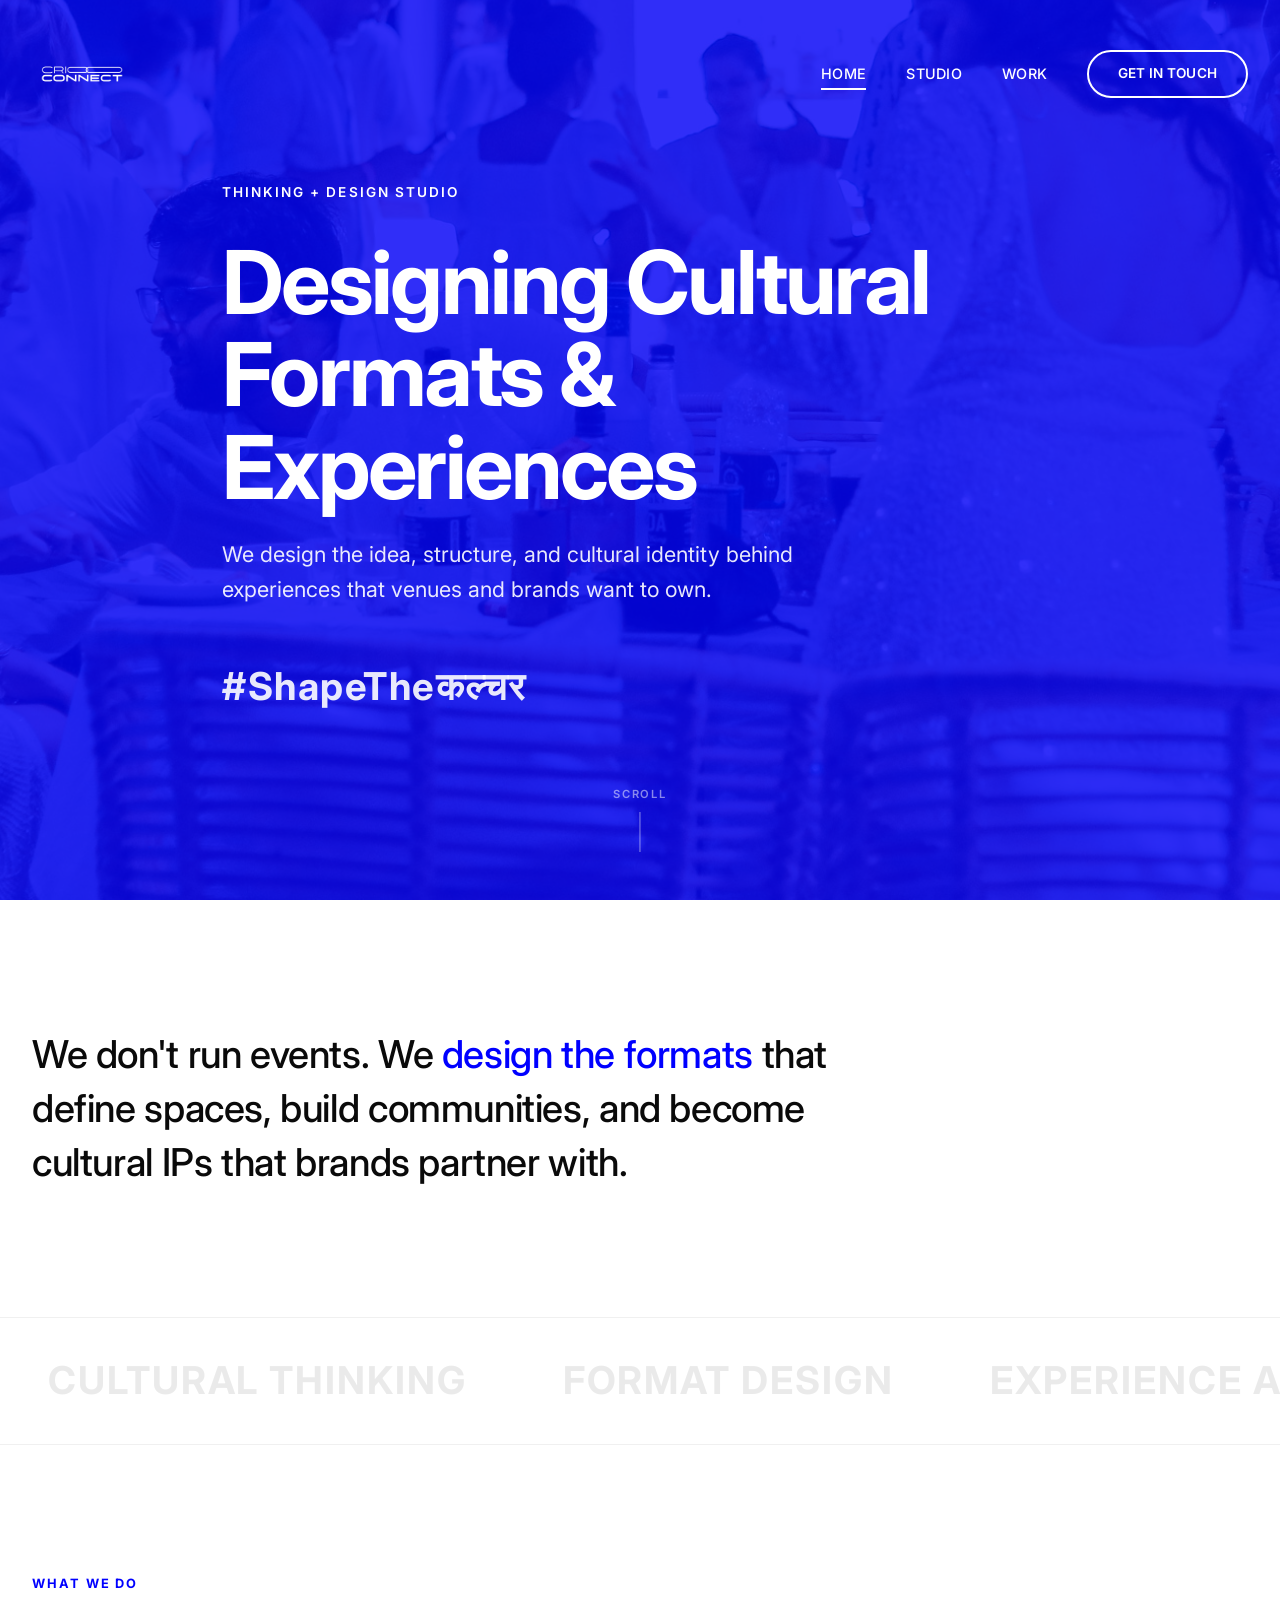
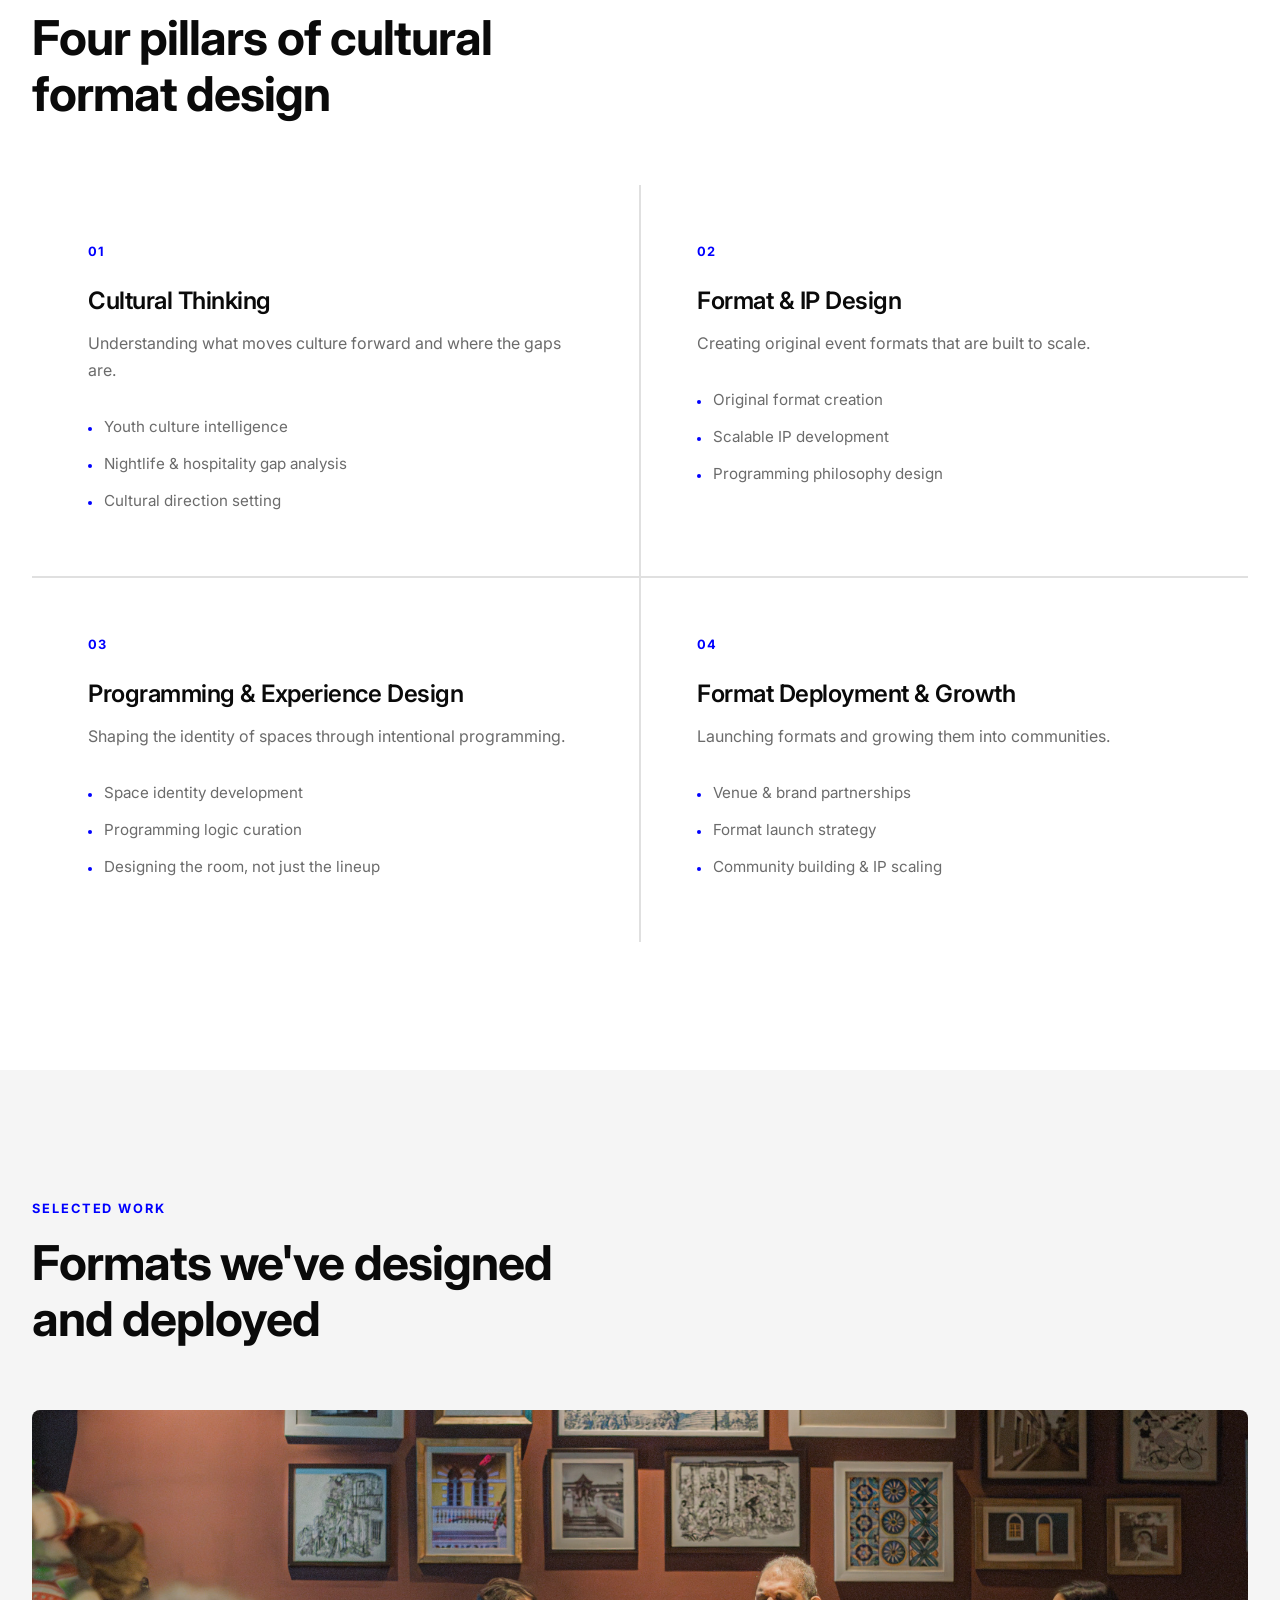
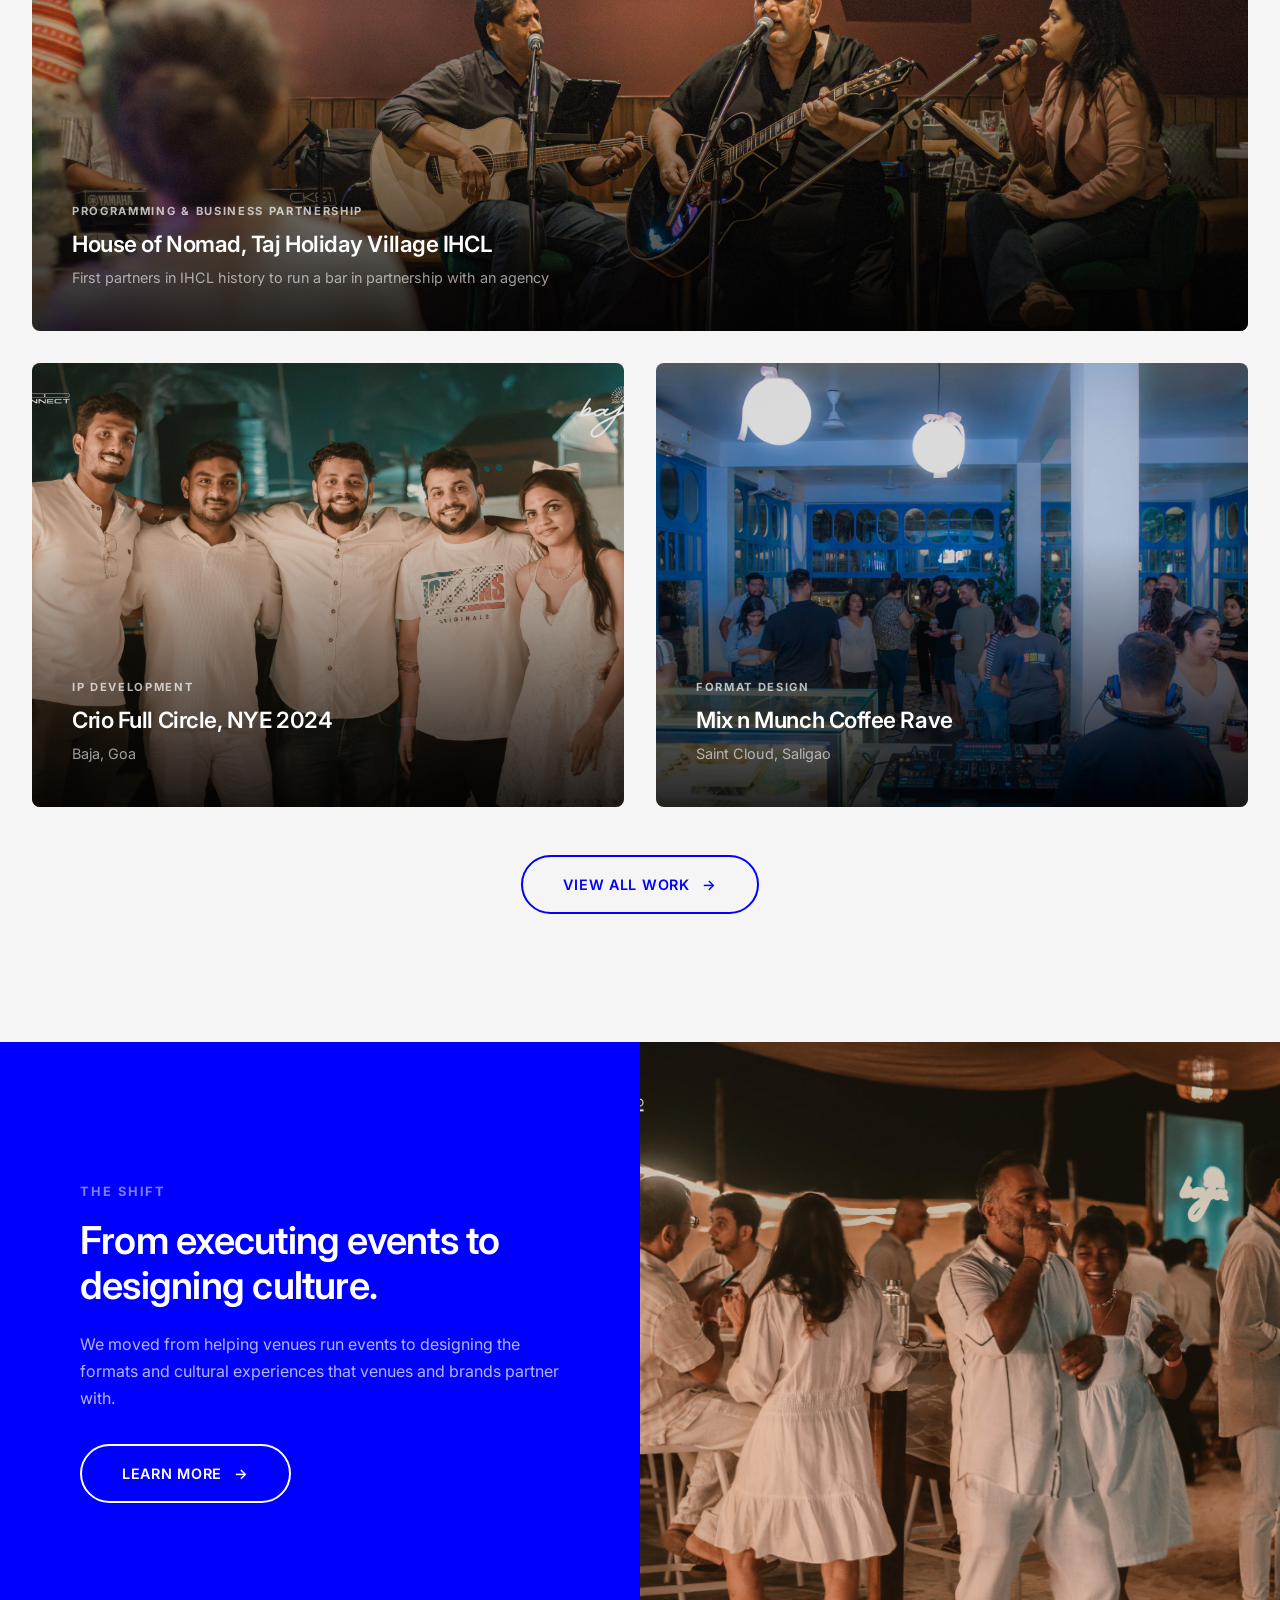
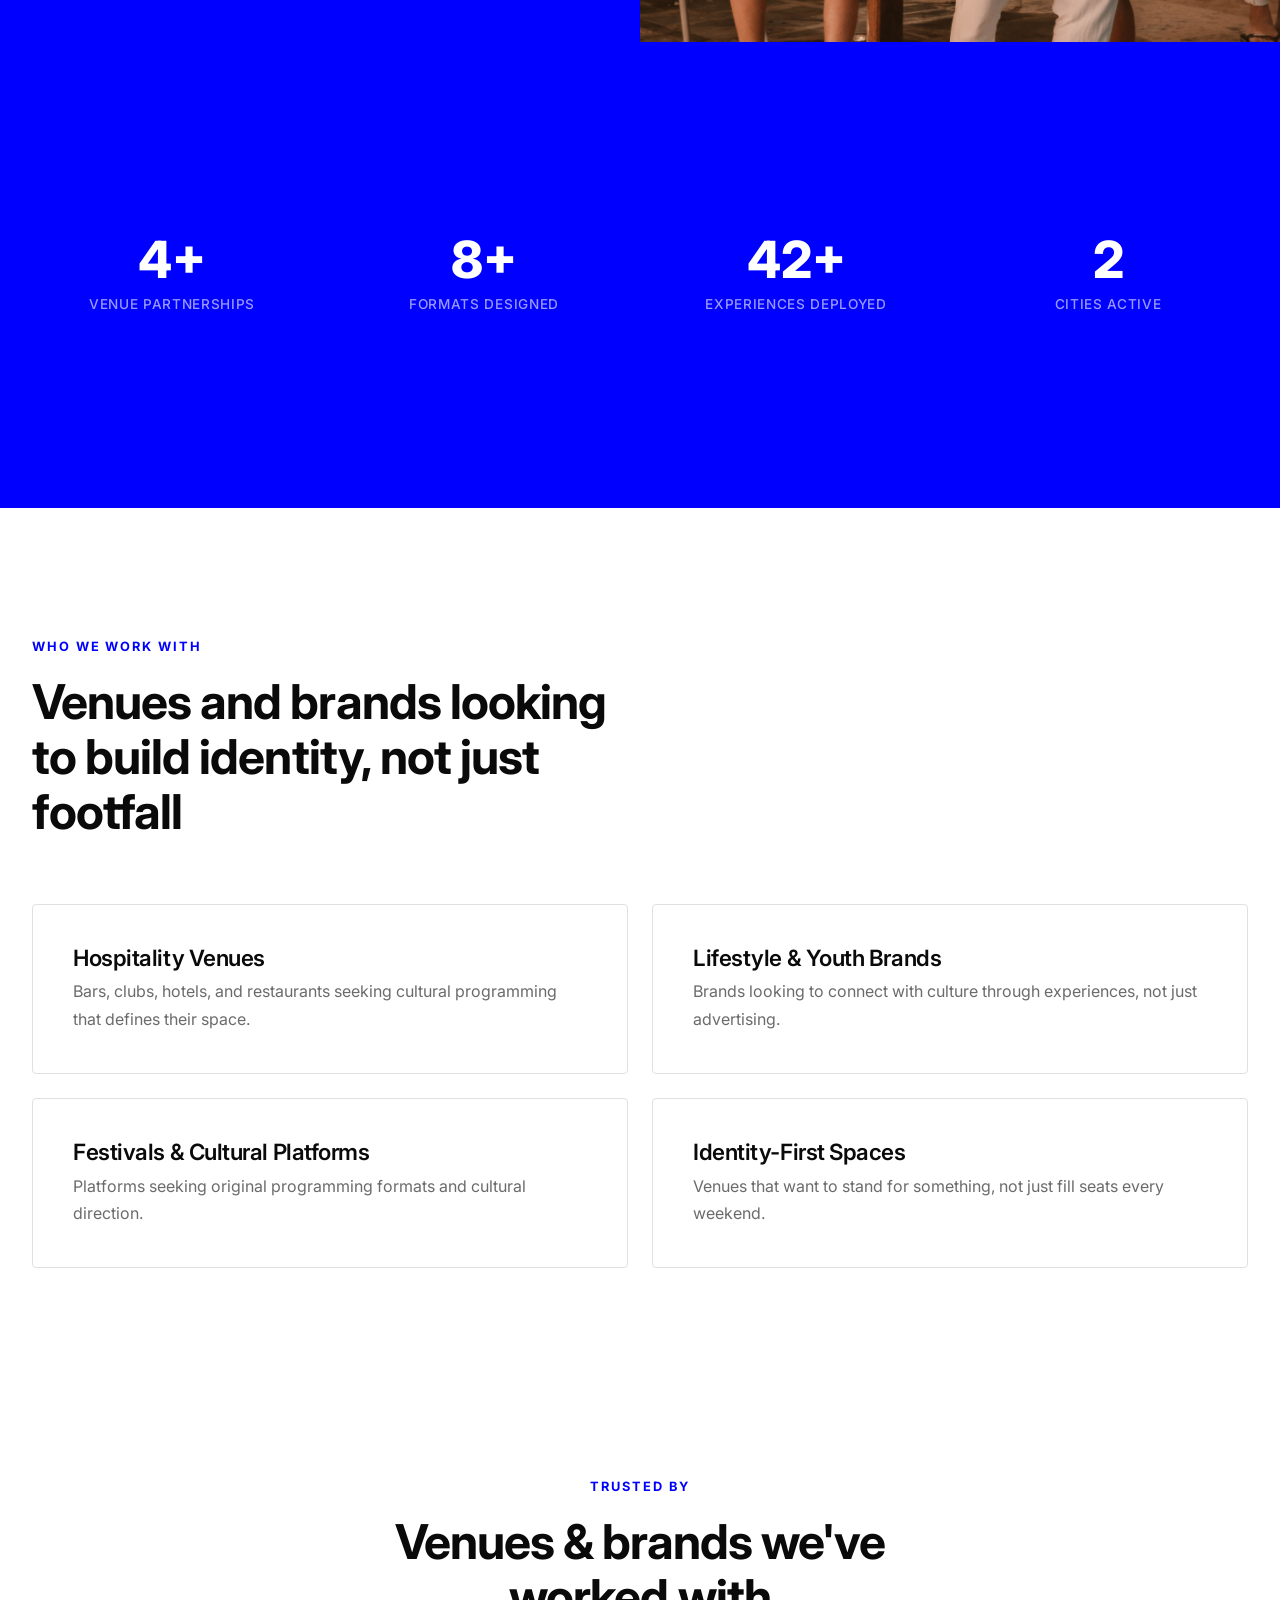
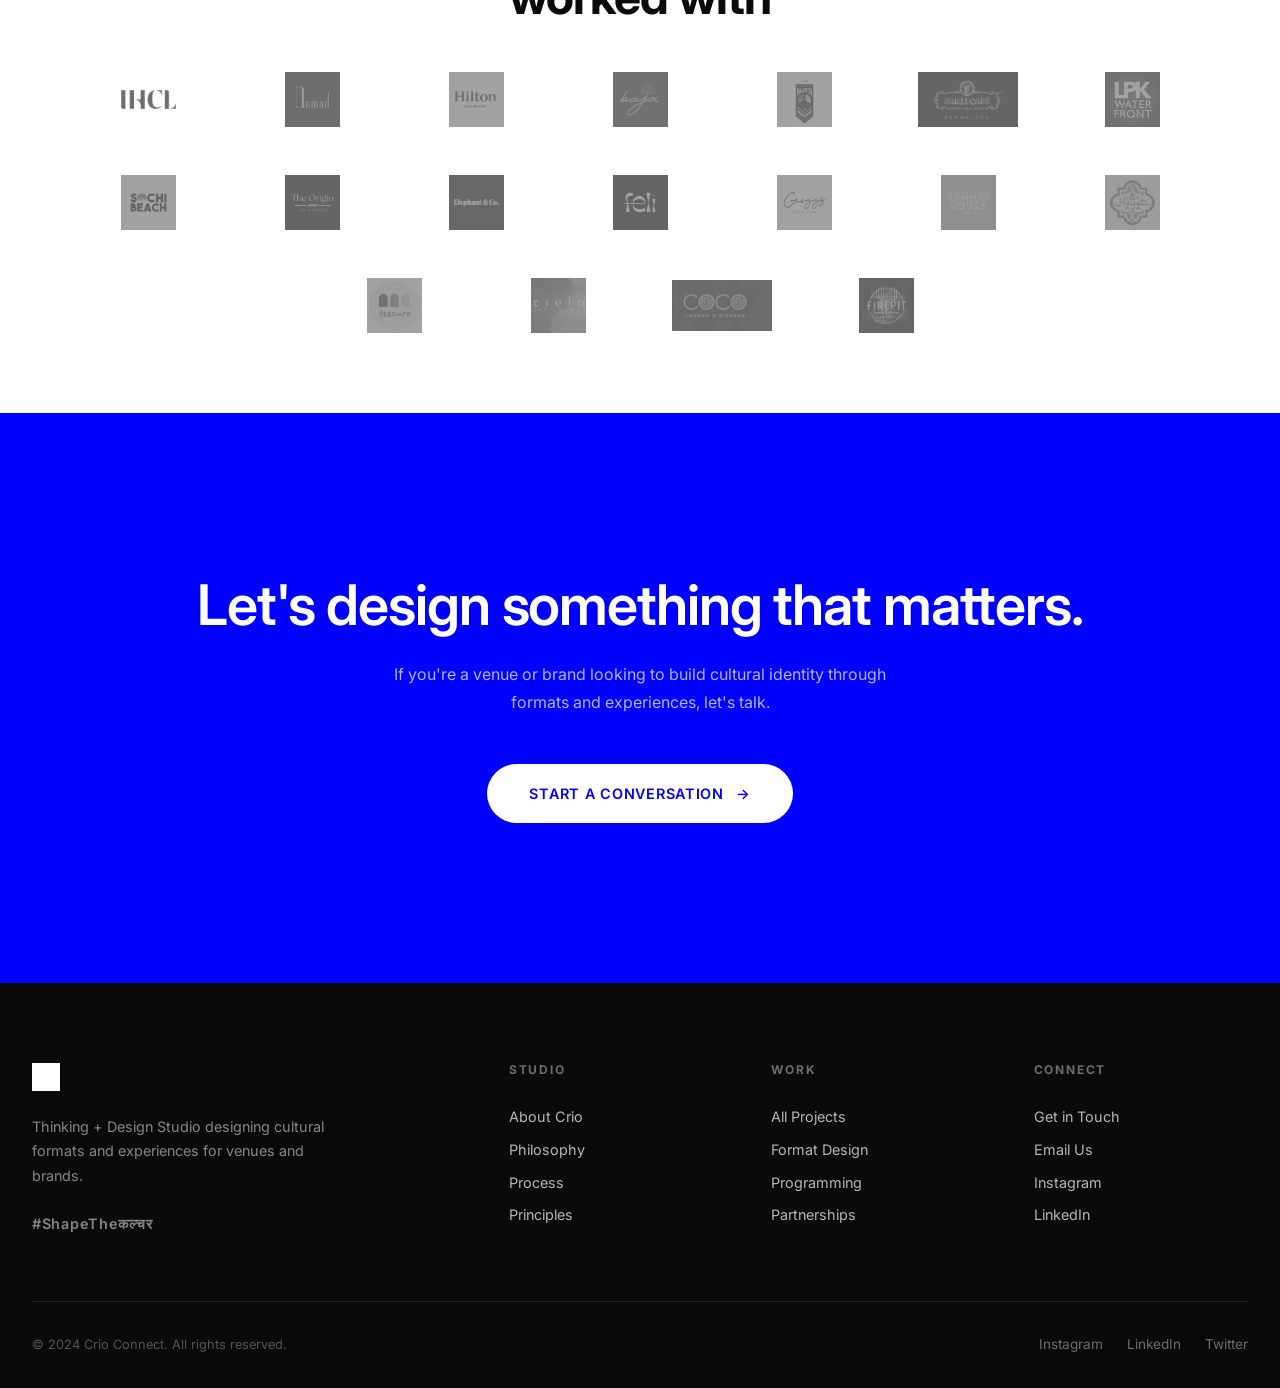
==== commit 03414c6a: "Bigger transparent logo, crop hero top 35% - Nav logo: empty-white.png at 100px height (transparent," ====
--- a/index.html
+++ b/index.html
@@ -17,7 +17,8 @@
   <nav class="nav nav--dark">
     <div class="container nav__inner">
       <a href="index.html" class="nav__logo">
-        <img src="logos/icon-blue.png" alt="Crio Connect">
+        <img src="logos/empty-white.png" alt="Crio Connect" class="logo-white">
+        <img src="logos/blue-on-white.png" alt="Crio Connect" class="logo-blue">
       </a>
       <div class="nav__links">
         <a href="index.html" class="active">Home</a>
--- a/css/style.css
+++ b/css/style.css
@@ -145,15 +145,29 @@
 }
 
 .nav__logo img {
-  height: 72px;
+  height: 100px;
   width: auto;
   transition: var(--transition-fast);
   object-fit: contain;
-  filter: brightness(0) invert(1);
-}
-
-.nav.scrolled .nav__logo img {
-  filter: none;
+}
+
+/* White transparent logo on dark nav */
+.nav__logo .logo-white {
+  display: block;
+}
+
+/* Blue logo on scrolled white nav — multiply removes white bg */
+.nav__logo .logo-blue {
+  display: none;
+  mix-blend-mode: multiply;
+}
+
+.nav.scrolled .logo-white {
+  display: none;
+}
+
+.nav.scrolled .logo-blue {
+  display: block;
 }
 
 .nav__links {
@@ -296,7 +310,7 @@
   bottom: 0;
   left: 0;
   width: 100%;
-  height: 125%;
+  height: 154%;
   object-fit: cover;
   object-position: center top;
   opacity: 0.2;
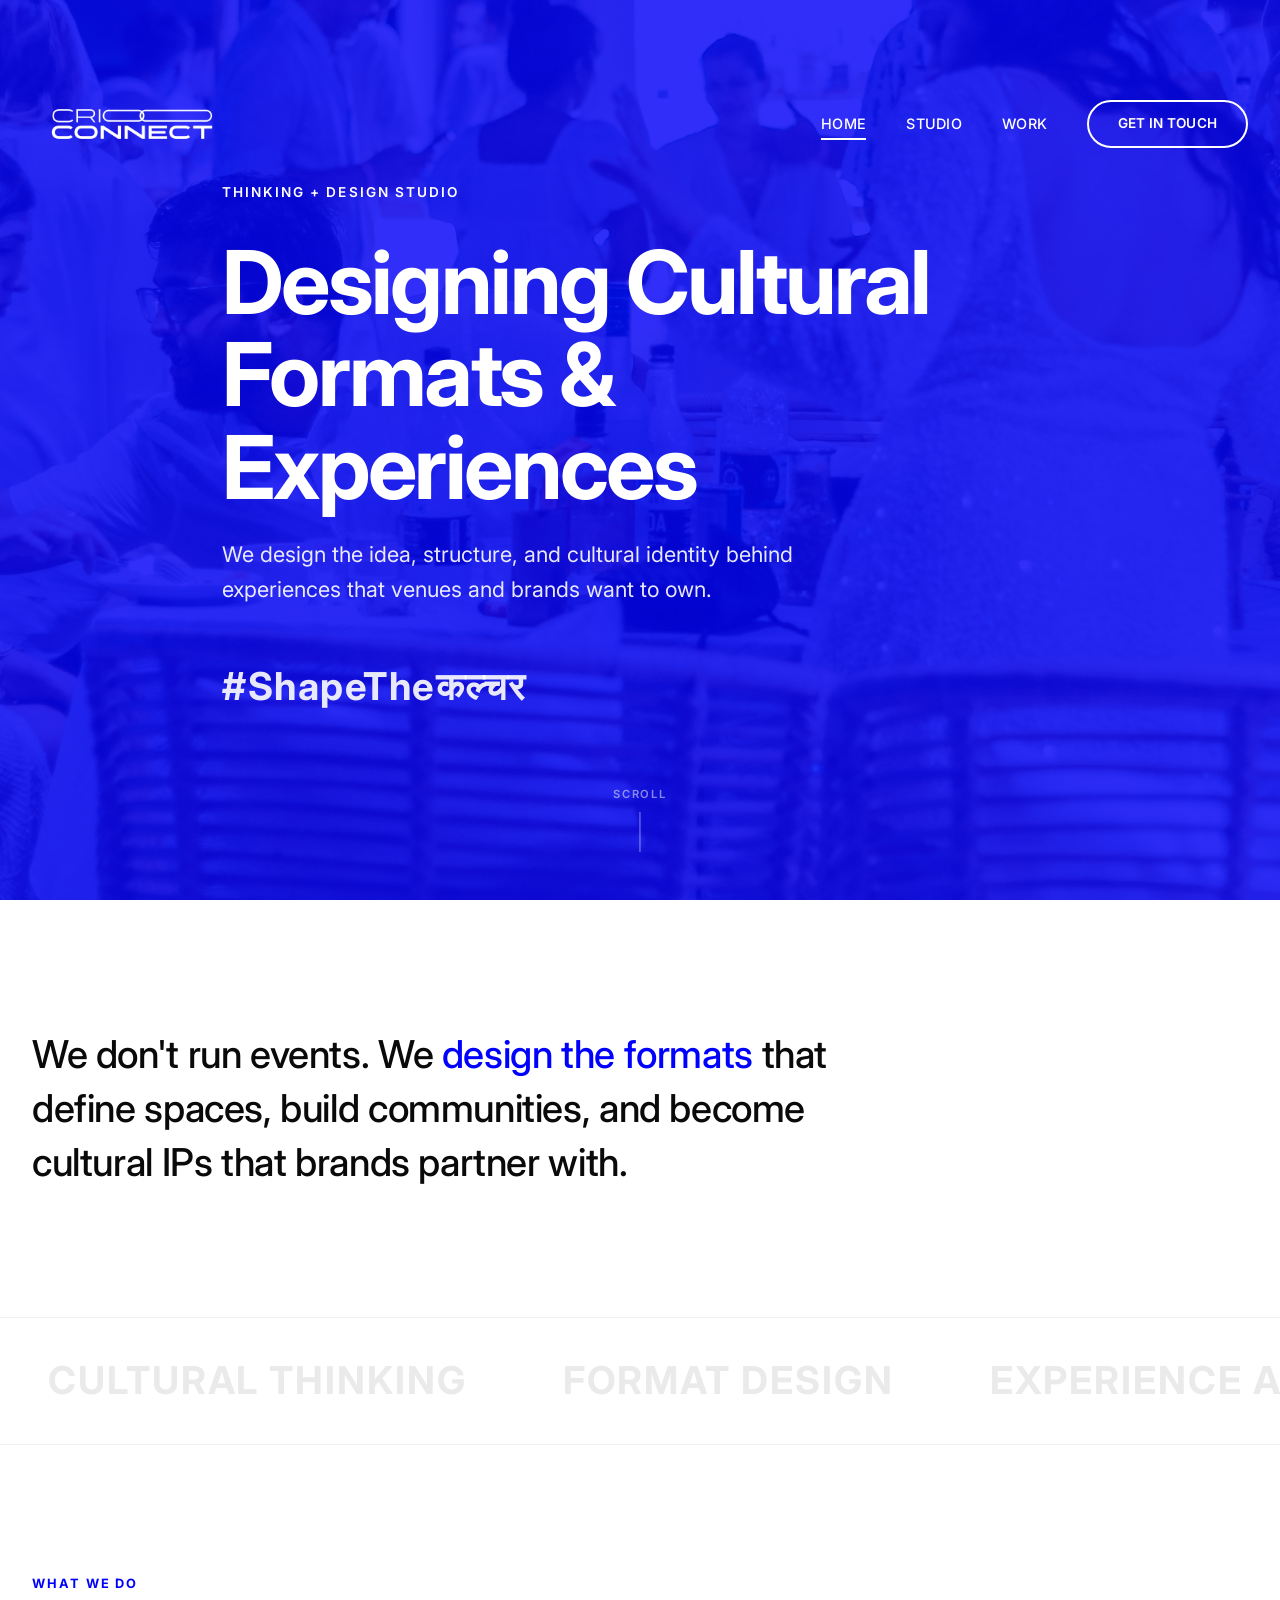
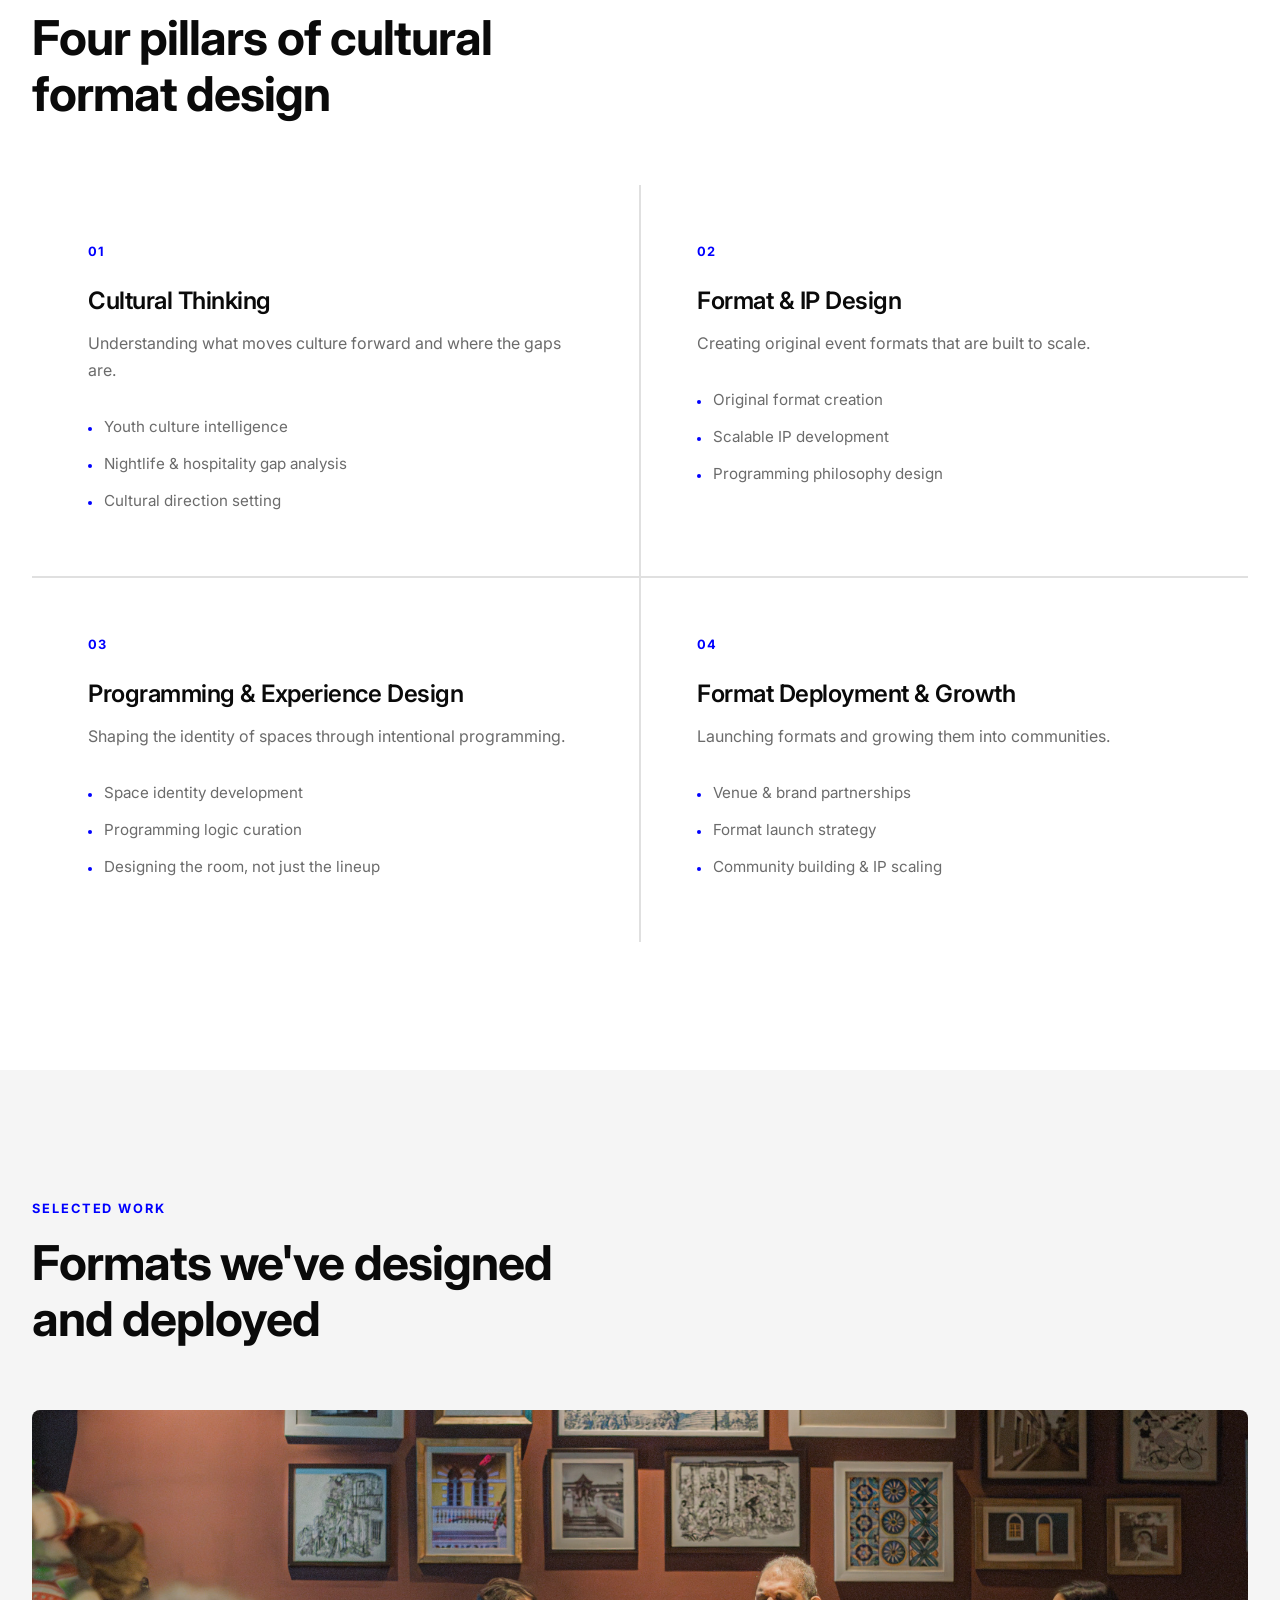
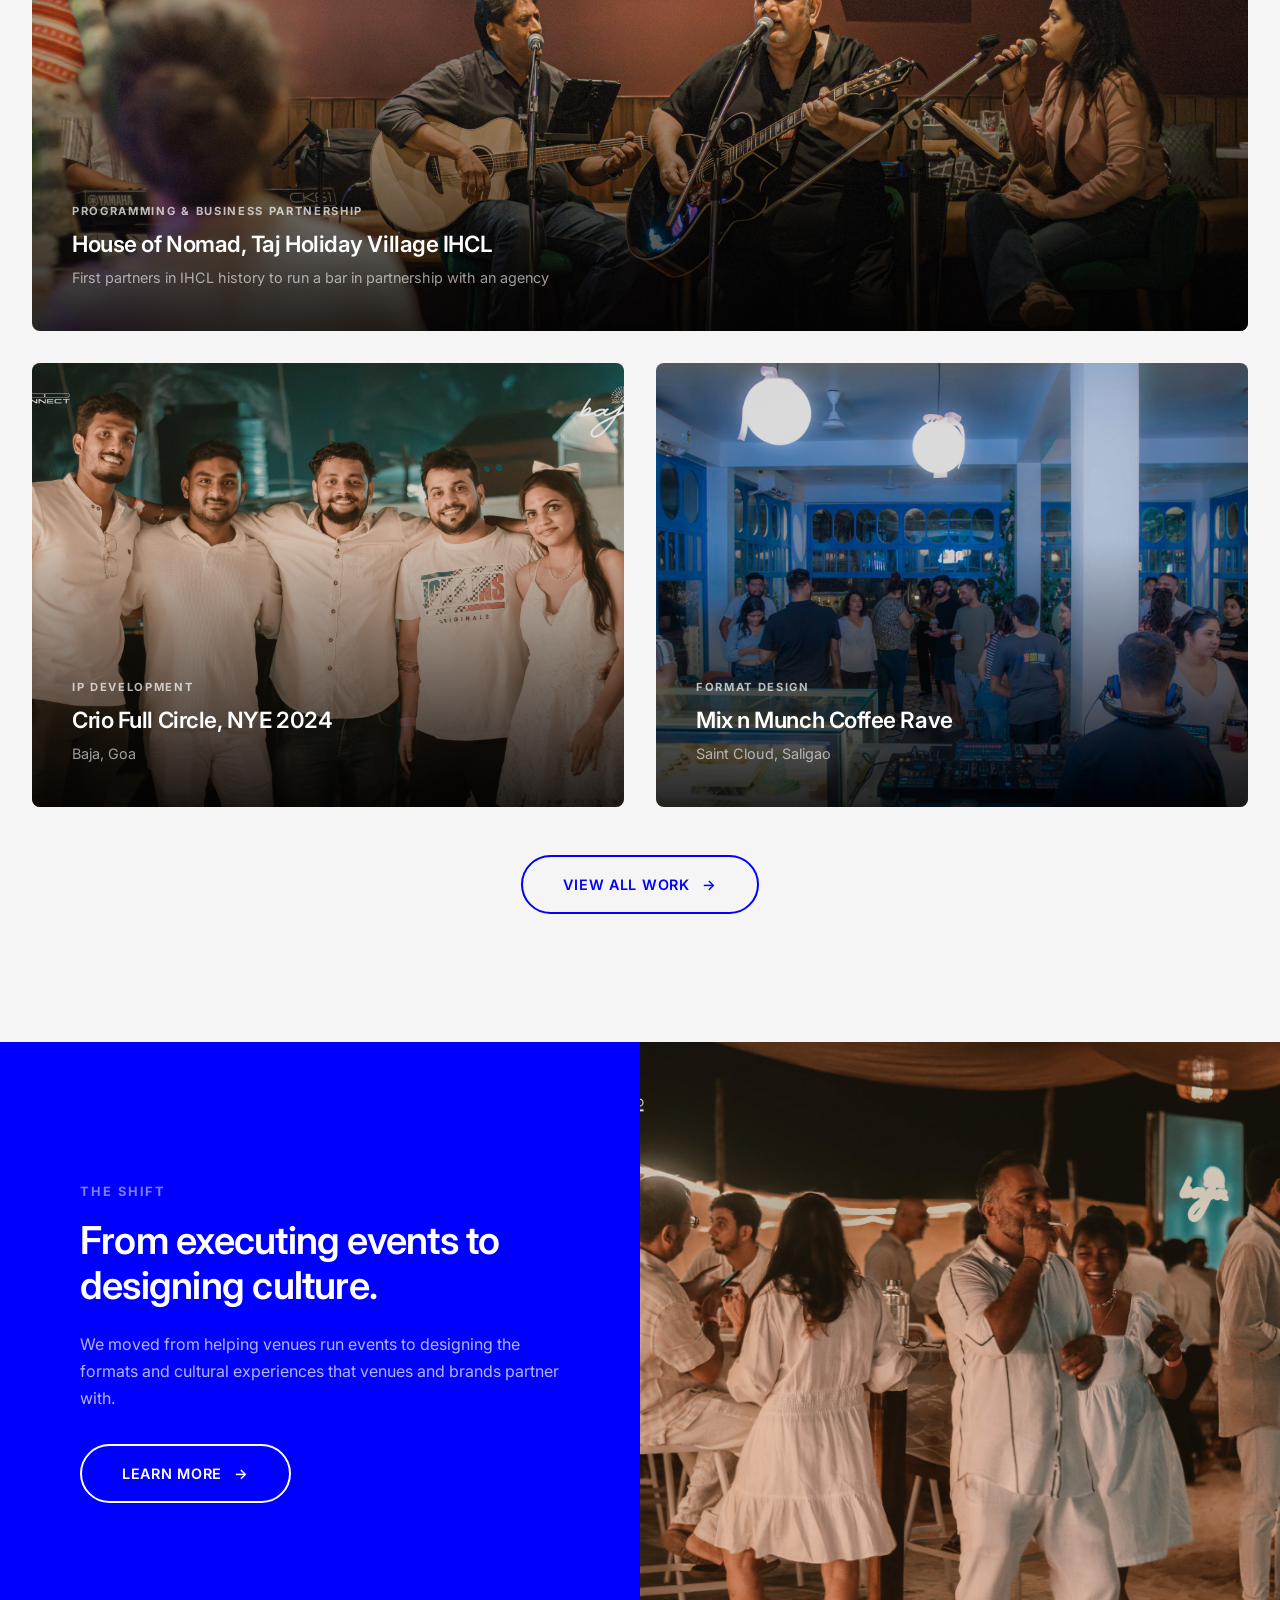
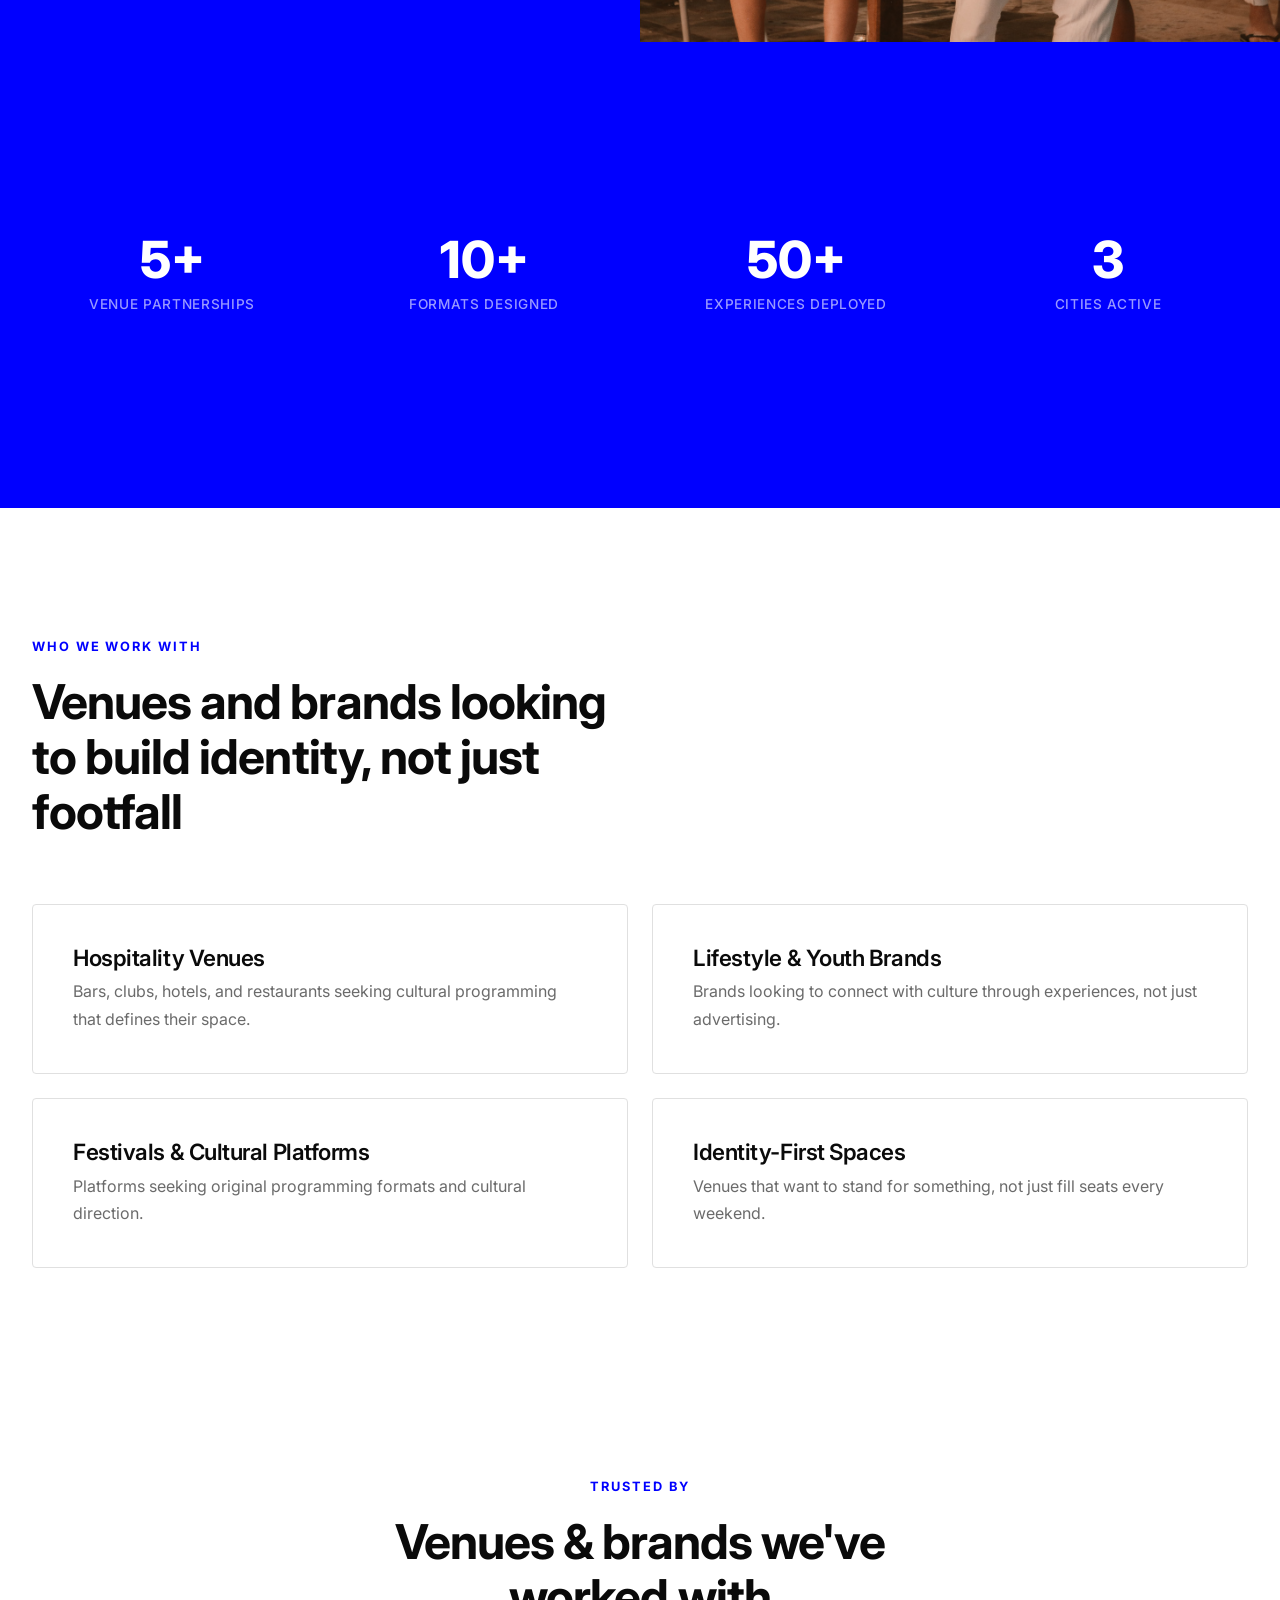
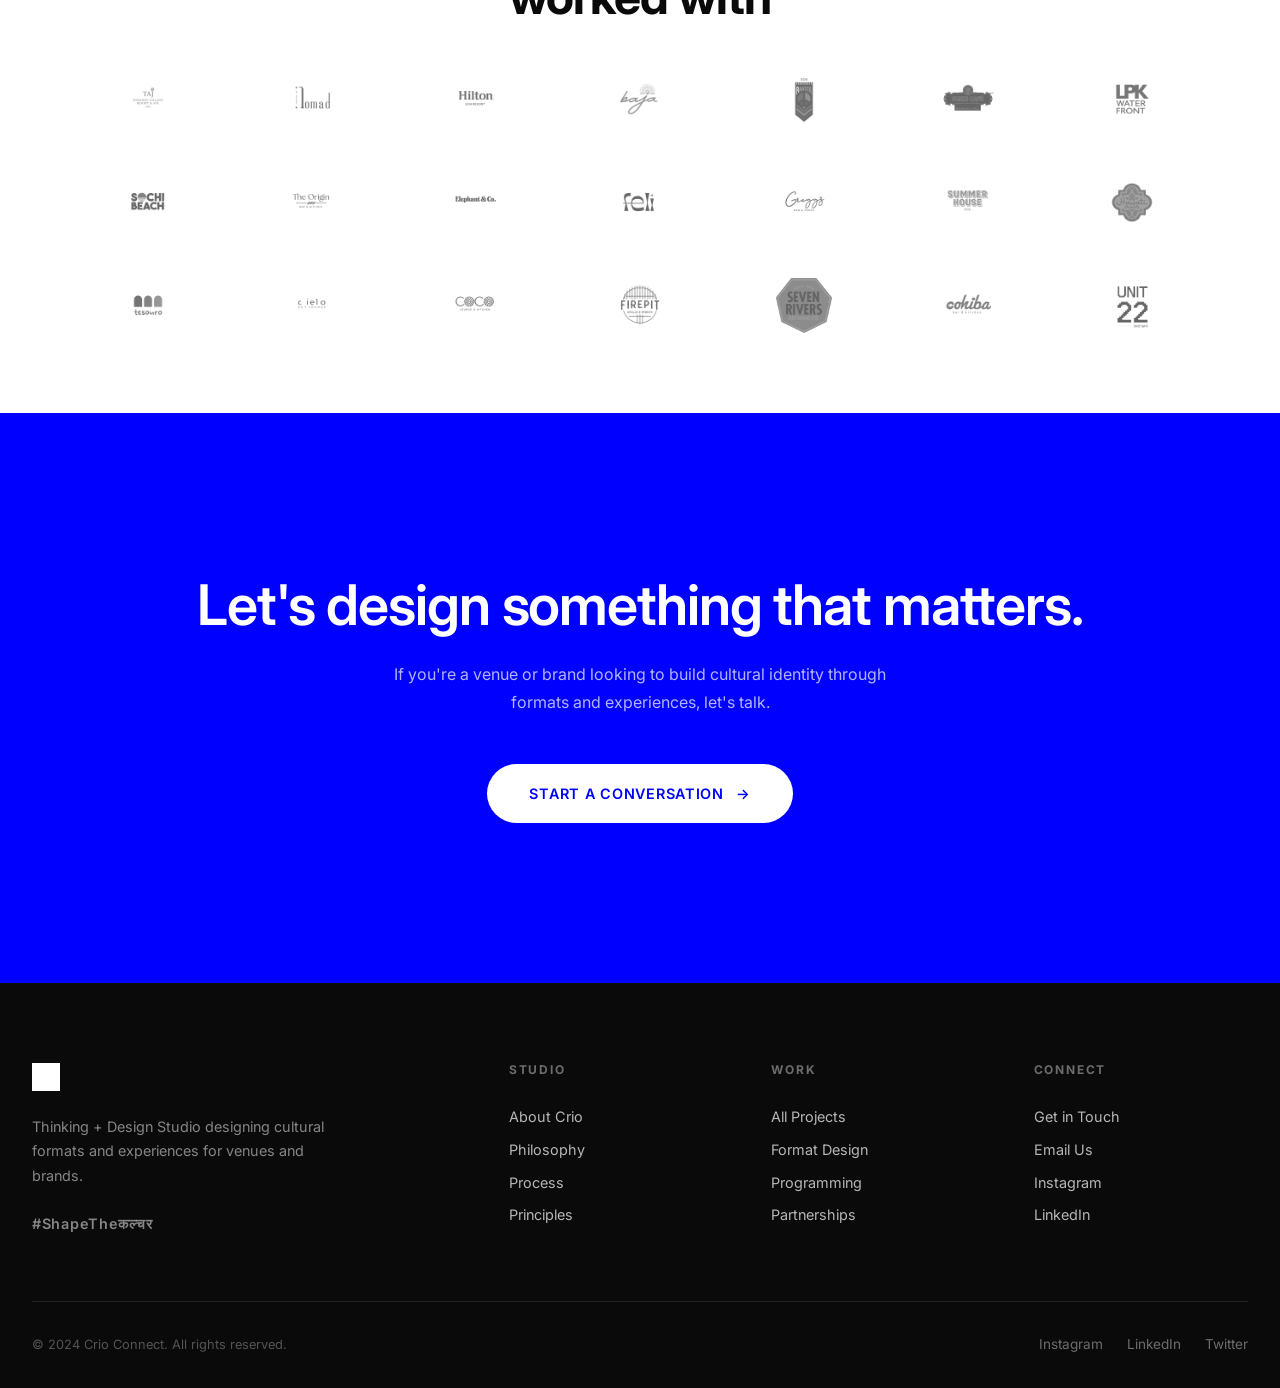
==== commit b1a4308c: "New favicon, F&B partner logos - favicon.png as browser tab icon across all pages - Replace clientlo" ====
--- a/index.html
+++ b/index.html
@@ -8,7 +8,7 @@
   <link rel="preconnect" href="https://fonts.googleapis.com">
   <link rel="preconnect" href="https://fonts.gstatic.com" crossorigin>
   <link href="https://fonts.googleapis.com/css2?family=Inter:wght@300;400;500;600;700;800;900&display=swap" rel="stylesheet">
-  <link rel="icon" type="image/png" href="logos/icon-blue.png">
+  <link rel="icon" type="image/png" href="logos/favicon.png">
   <link rel="stylesheet" href="css/style.css">
 </head>
 <body>
@@ -246,24 +246,27 @@
         <h2 class="section-header__title" style="margin: 0 auto;">Venues & brands we've worked with</h2>
       </div>
       <div class="partners-grid reveal">
-        <img src="clientlogos/10673421.webp" alt="IHCL" class="partner-logo">
-        <img src="clientlogos/591174792_17904382887301235_7961959765588364536_n.jpg" alt="House of Nomad" class="partner-logo">
-        <img src="clientlogos/581138269_18190124344336245_2572806237954497445_n.jpg" alt="Hilton Goa Resort" class="partner-logo">
-        <img src="clientlogos/419503757_380065144615515_1295691584019267011_n.jpg" alt="Baja" class="partner-logo">
-        <img src="clientlogos/318582232_5961389770578658_6752328775046917154_n.jpg" alt="Raasta Goa" class="partner-logo">
-        <img src="clientlogos/farzi-cafe.png" alt="Farzi Cafe" class="partner-logo">
-        <img src="clientlogos/332536627_899136044664215_4823402778459474317_n.jpg" alt="LPK Waterfront" class="partner-logo">
-        <img src="clientlogos/453994015_479573441676200_9011642383747089406_n.jpg" alt="Sochi Beach" class="partner-logo">
-        <img src="clientlogos/471850150_1111145504012198_6855856576752960614_n.jpg" alt="The Origin Bar & Kitchen" class="partner-logo">
-        <img src="clientlogos/544154065_18421555498103665_999082907906774208_n.jpg" alt="Elephant & Co." class="partner-logo">
-        <img src="clientlogos/587308757_18092075336500143_2609386797480749742_n.jpg" alt="Feli Tavern" class="partner-logo">
-        <img src="clientlogos/340698813_763926535132549_4333830855985082505_n.jpg" alt="Gregg's Bar & Tapas" class="partner-logo">
-        <img src="clientlogos/350667310_205898922381115_7865278553242999339_n.jpg" alt="Summer House Goa" class="partner-logo">
-        <img src="clientlogos/323932730_870162524270041_3233781602685683473_n.jpg" alt="Hayati" class="partner-logo">
-        <img src="clientlogos/307228421_118235157678463_5204141030254201550_n.jpg" alt="Tesouro" class="partner-logo">
-        <img src="clientlogos/56561460_301304564101715_4176940284740894720_n.jpg" alt="Cielo Sky Lounge" class="partner-logo">
-        <img src="clientlogos/coco-lounge.png" alt="Coco Lounge & Kitchen" class="partner-logo">
-        <img src="clientlogos/169250002_140925801300462_4163853042577720361_n.jpg" alt="Firepit Grills & Spirits" class="partner-logo">
+        <img src="fb-partners/taj-holiday-village.png" alt="Taj Holiday Village" class="partner-logo">
+        <img src="fb-partners/house-of-nomad.png" alt="House of Nomad" class="partner-logo">
+        <img src="fb-partners/hilton.png" alt="Hilton" class="partner-logo">
+        <img src="fb-partners/baja.png" alt="Baja" class="partner-logo">
+        <img src="fb-partners/raasta-goa.png" alt="Raasta Goa" class="partner-logo">
+        <img src="fb-partners/farzi-cafe.png" alt="Farzi Cafe" class="partner-logo">
+        <img src="fb-partners/lpk.png" alt="LPK Waterfront" class="partner-logo">
+        <img src="fb-partners/sochi-beach.png" alt="Sochi Beach" class="partner-logo">
+        <img src="fb-partners/the-origin.png" alt="The Origin" class="partner-logo">
+        <img src="fb-partners/elephant-co.png" alt="Elephant & Co." class="partner-logo">
+        <img src="fb-partners/feli-tavern.png" alt="Feli Tavern" class="partner-logo">
+        <img src="fb-partners/greggs.png" alt="Gregg's" class="partner-logo">
+        <img src="fb-partners/summer-house.png" alt="Summer House" class="partner-logo">
+        <img src="fb-partners/hayati.png" alt="Hayati" class="partner-logo">
+        <img src="fb-partners/tesouro.png" alt="Tesouro" class="partner-logo">
+        <img src="fb-partners/cielo-sky-lounge.png" alt="Cielo Sky Lounge" class="partner-logo">
+        <img src="fb-partners/coco-lounge.png" alt="Coco Lounge & Kitchen" class="partner-logo">
+        <img src="fb-partners/firepit.png" alt="Firepit" class="partner-logo">
+        <img src="fb-partners/seven-rivers.png" alt="Seven Rivers" class="partner-logo">
+        <img src="fb-partners/cohiba.png" alt="Cohiba" class="partner-logo">
+        <img src="fb-partners/unit-22.png" alt="Unit 22" class="partner-logo">
       </div>
     </div>
   </section>
--- a/css/style.css
+++ b/css/style.css
@@ -145,7 +145,7 @@
 }
 
 .nav__logo img {
-  height: 100px;
+  height: 200px;
   width: auto;
   transition: var(--transition-fast);
   object-fit: contain;
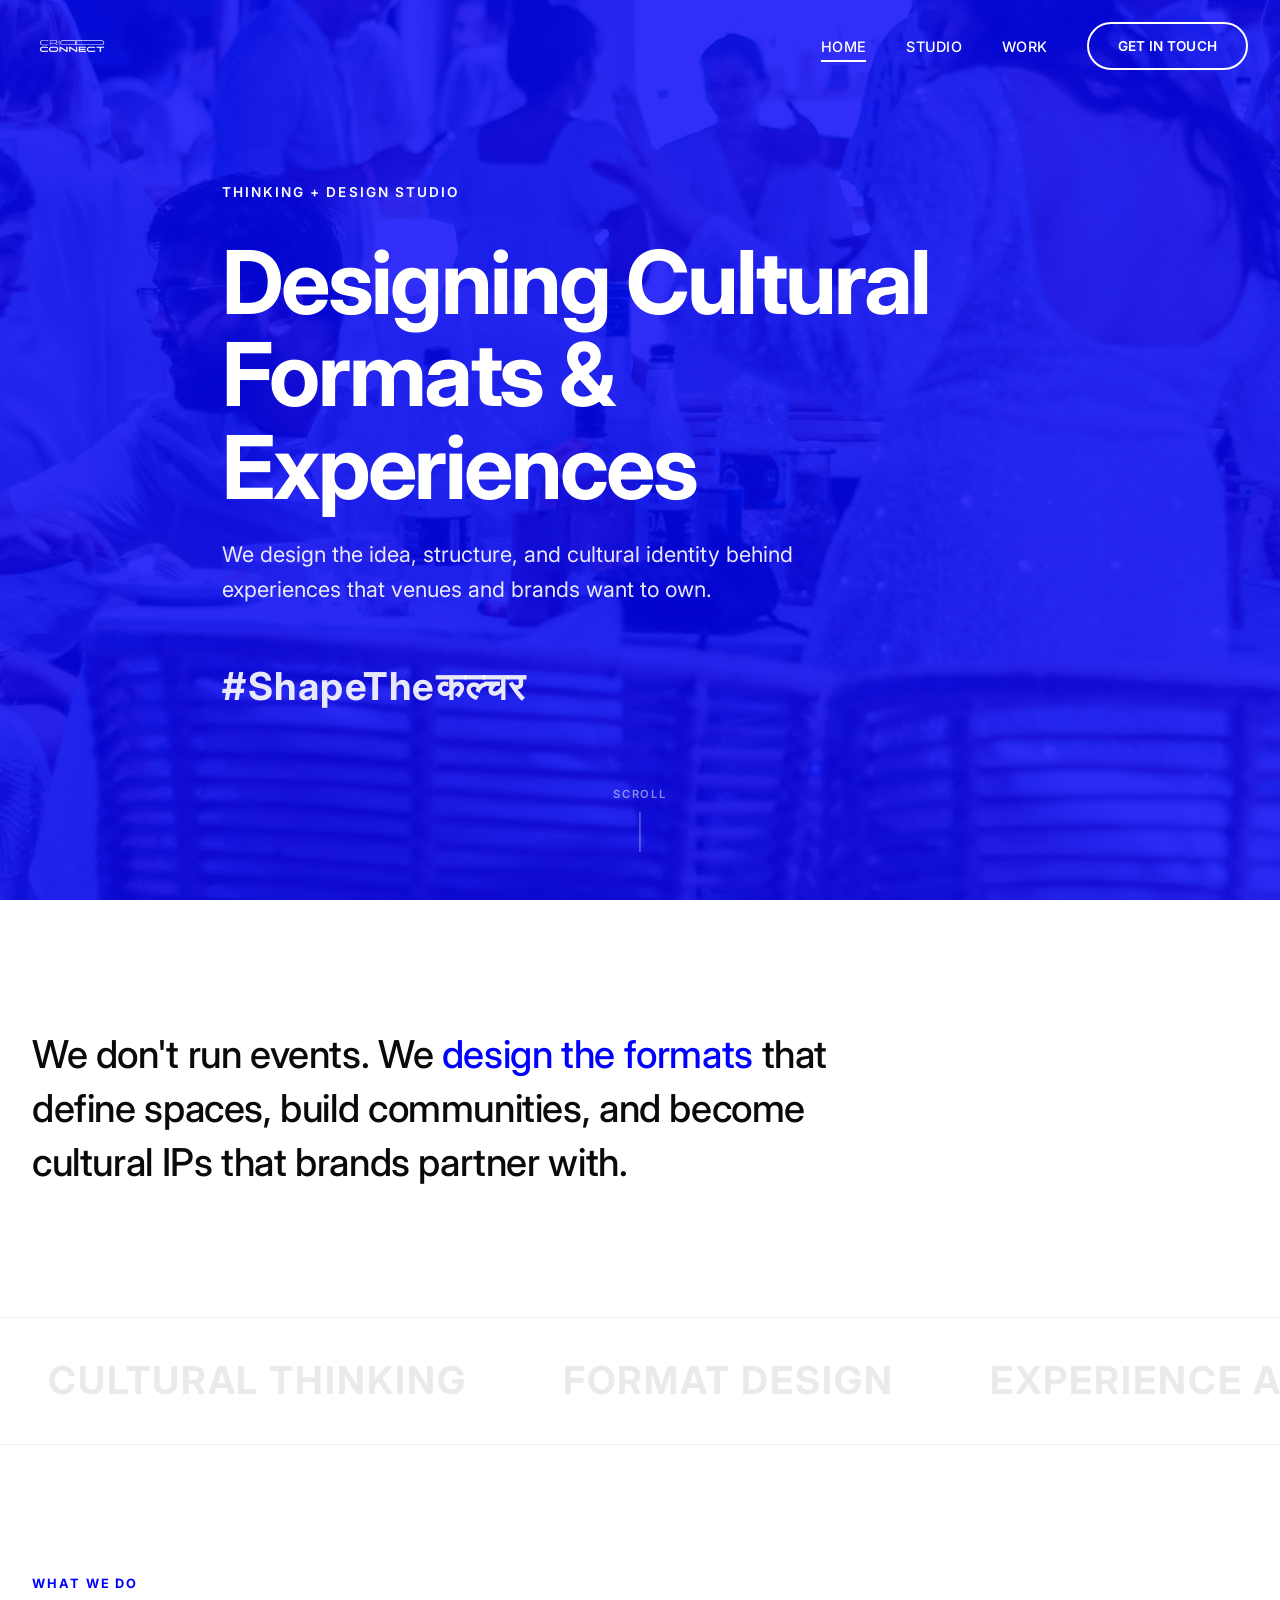
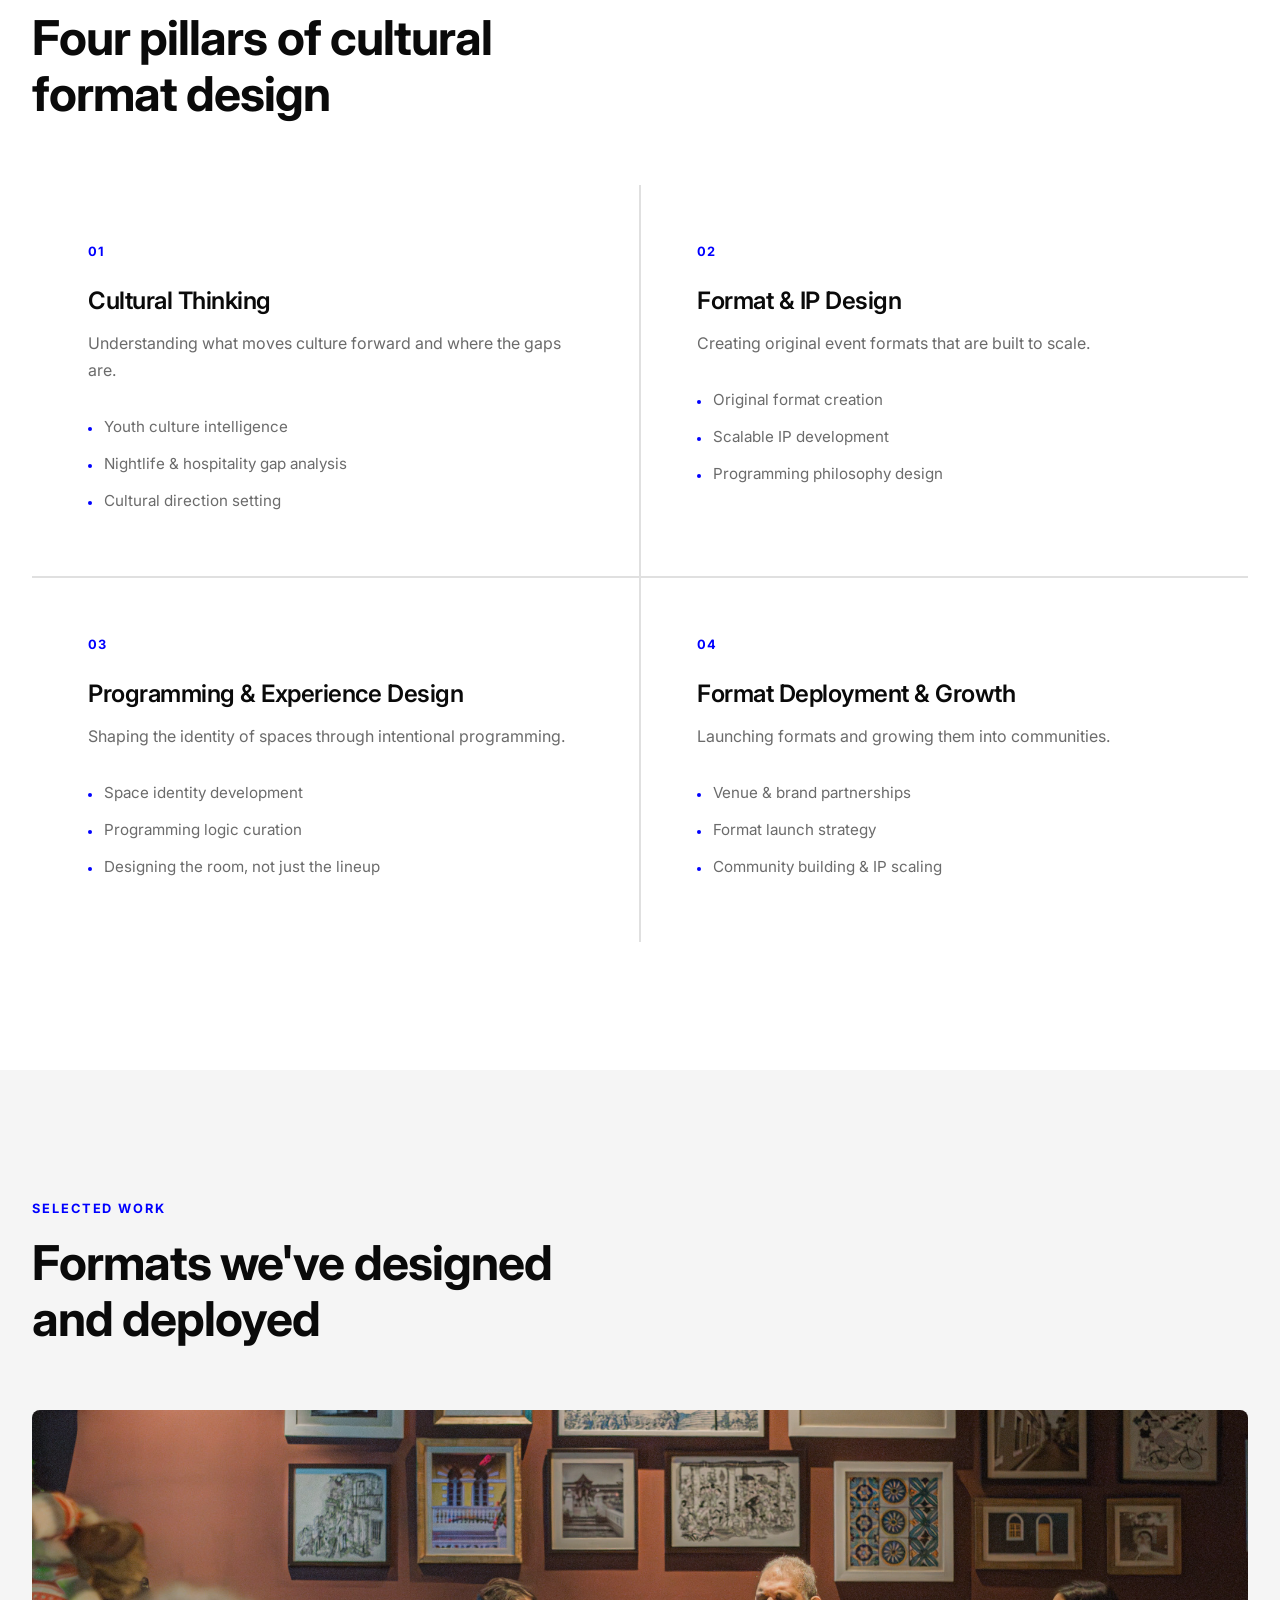
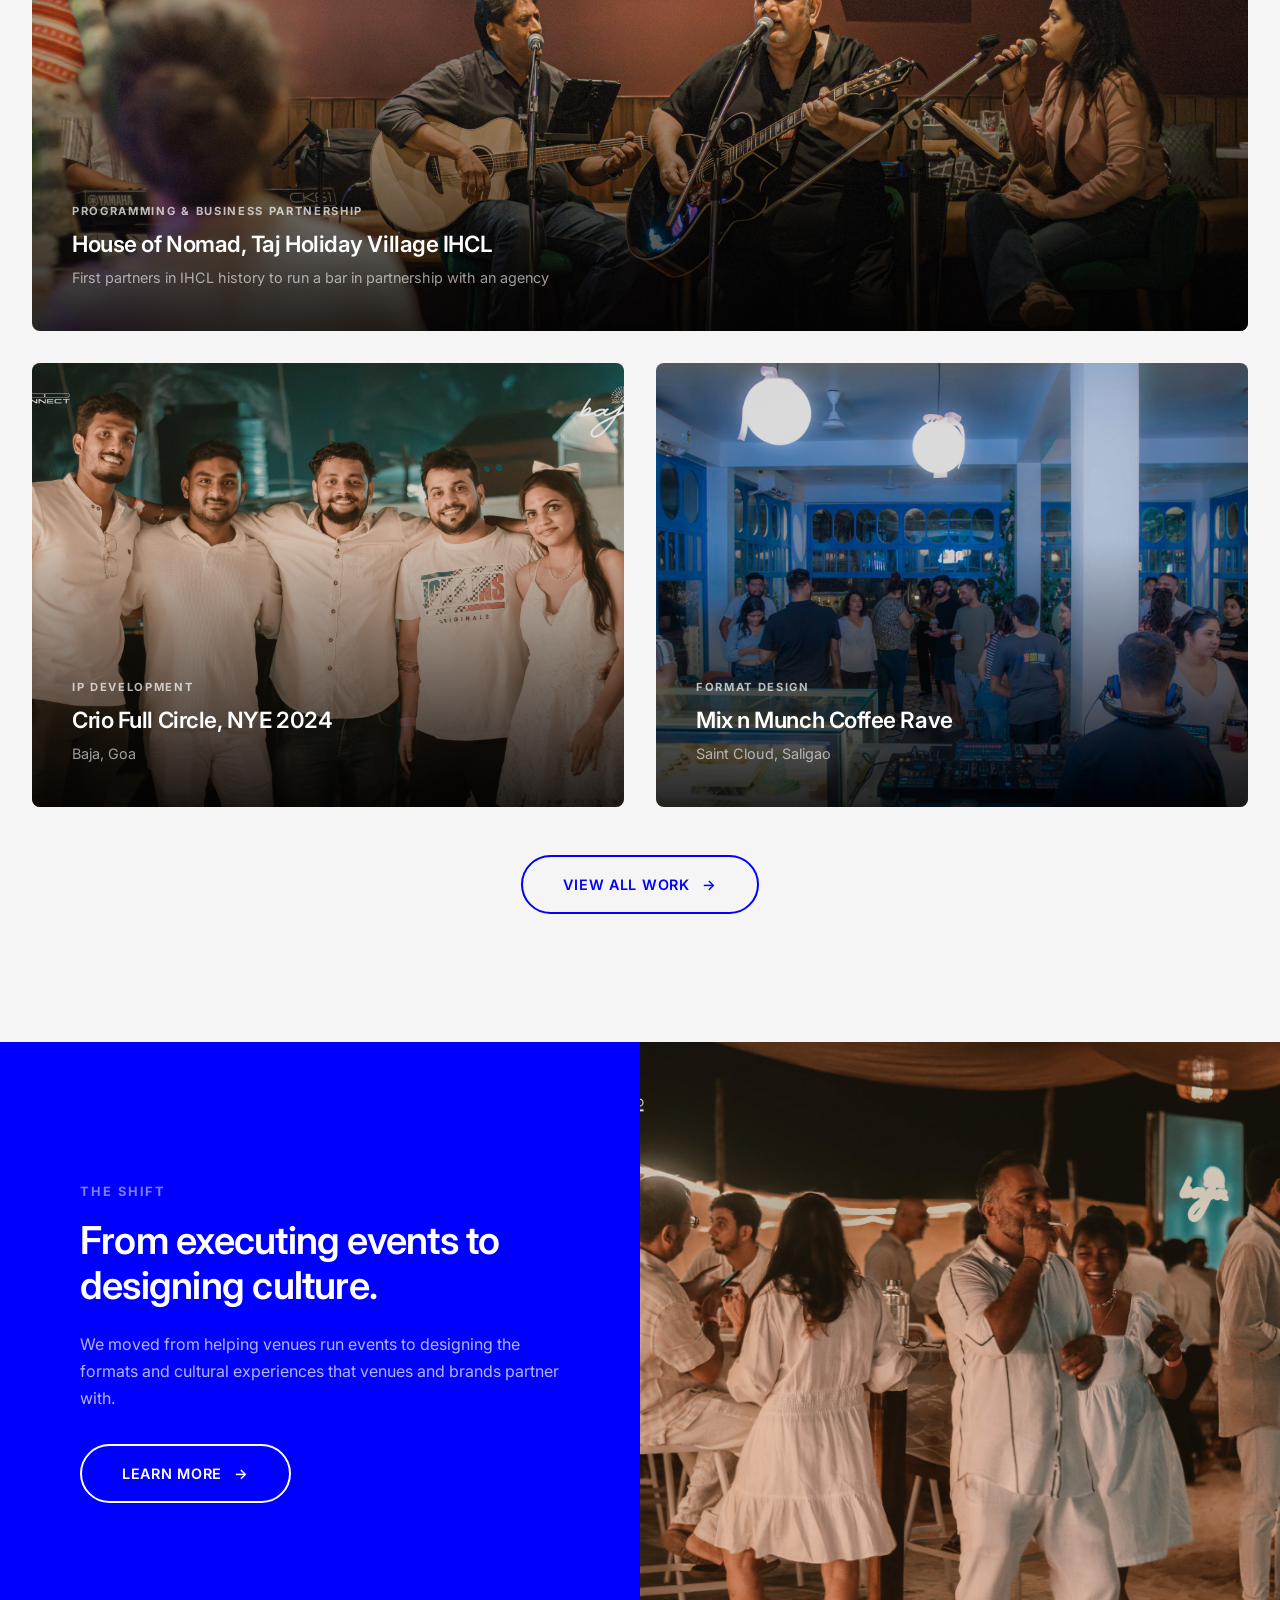
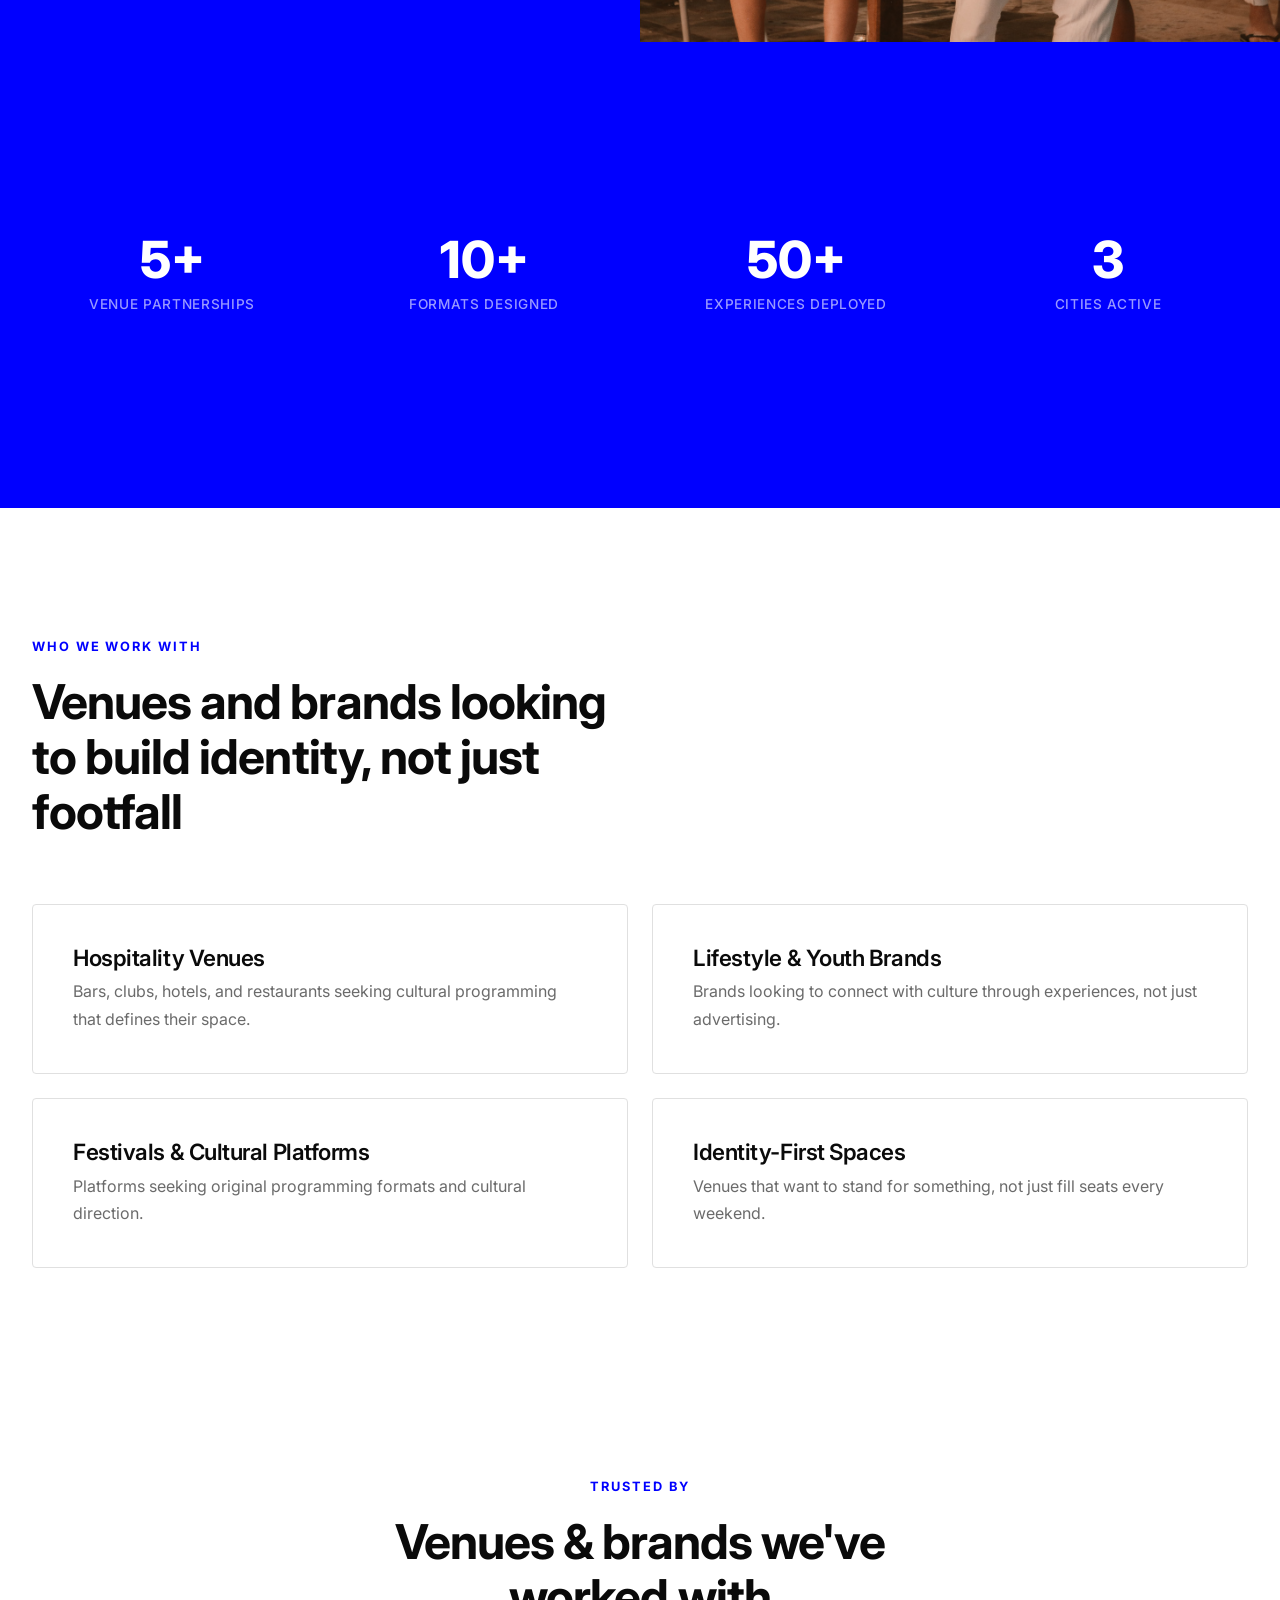
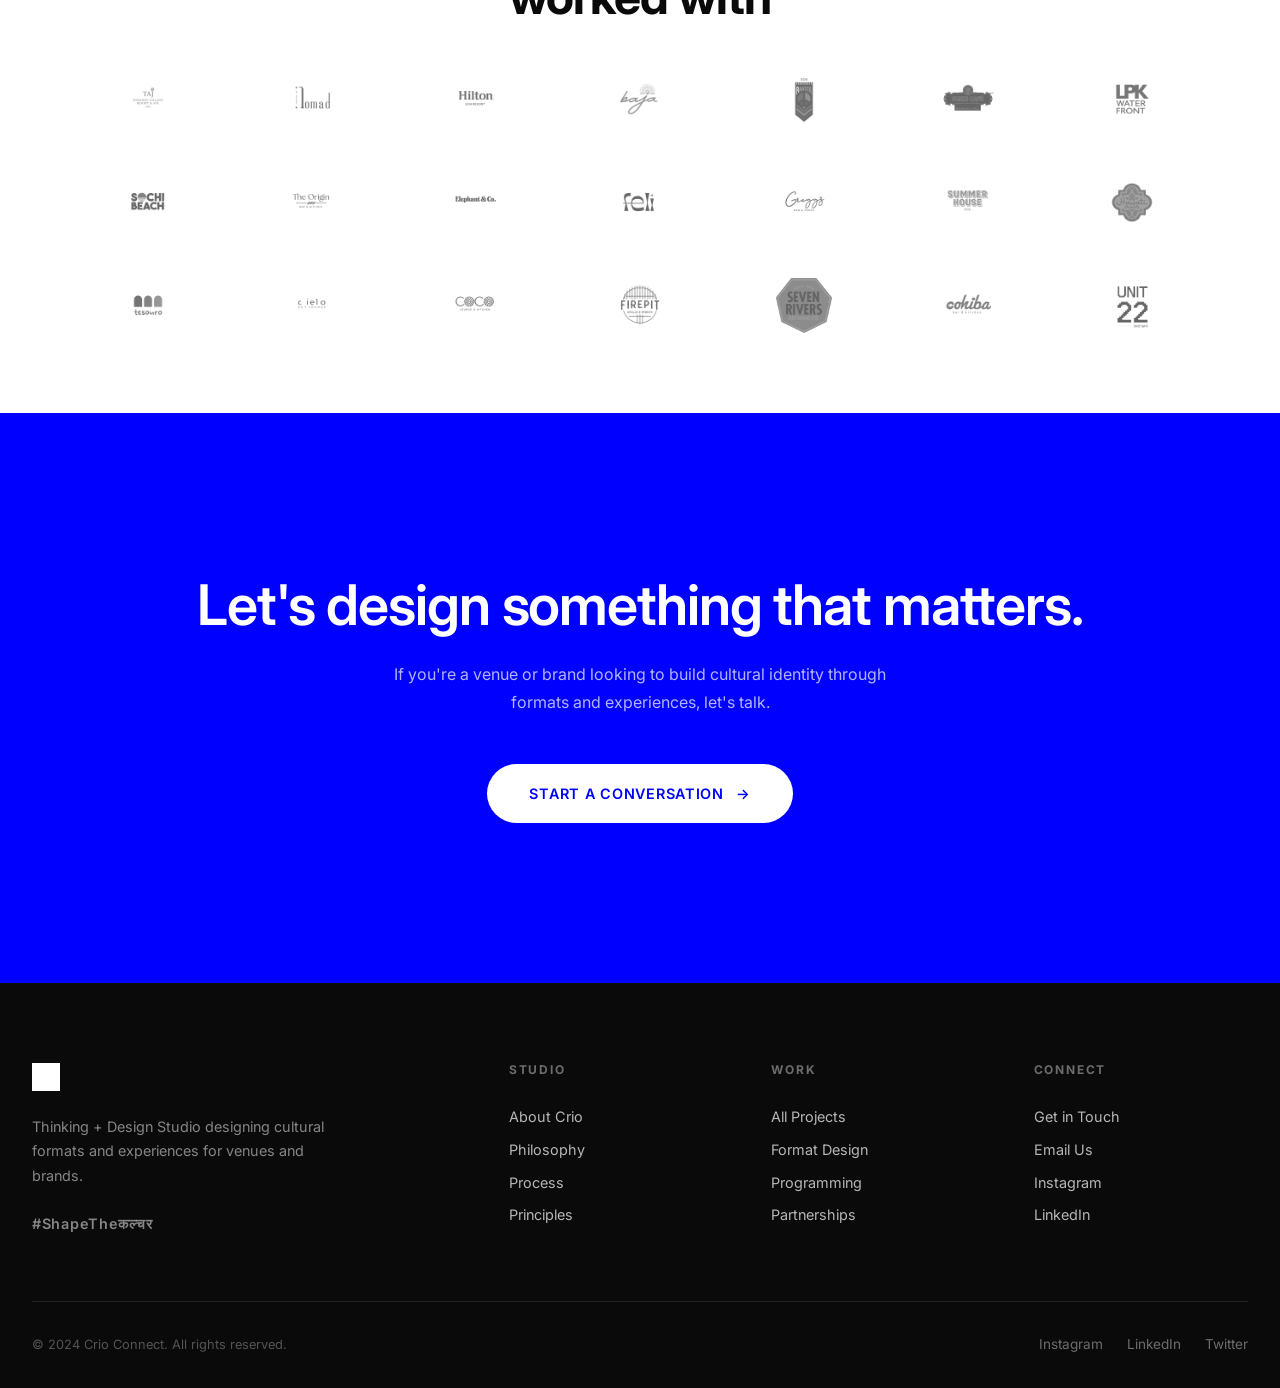
==== commit 598eaca5: "Reduce nav padding, fix favicon path - Nav padding: 1.5rem -> 0.4rem (much less vertical space) - Lo" ====
--- a/index.html
+++ b/index.html
@@ -8,7 +8,7 @@
   <link rel="preconnect" href="https://fonts.googleapis.com">
   <link rel="preconnect" href="https://fonts.gstatic.com" crossorigin>
   <link href="https://fonts.googleapis.com/css2?family=Inter:wght@300;400;500;600;700;800;900&display=swap" rel="stylesheet">
-  <link rel="icon" type="image/png" href="logos/favicon.png">
+  <link rel="icon" type="image/png" href="favicon.png">
   <link rel="stylesheet" href="css/style.css">
 </head>
 <body>
--- a/css/style.css
+++ b/css/style.css
@@ -120,7 +120,7 @@
   left: 0;
   width: 100%;
   z-index: 1000;
-  padding: 1.5rem 0;
+  padding: 0.4rem 0;
   transition: var(--transition);
 }
 
@@ -129,7 +129,7 @@
   backdrop-filter: blur(20px);
   -webkit-backdrop-filter: blur(20px);
   box-shadow: 0 1px 0 rgba(0, 0, 0, 0.06);
-  padding: 1rem 0;
+  padding: 0.3rem 0;
 }
 
 .nav__inner {
@@ -145,7 +145,7 @@
 }
 
 .nav__logo img {
-  height: 200px;
+  height: 80px;
   width: auto;
   transition: var(--transition-fast);
   object-fit: contain;
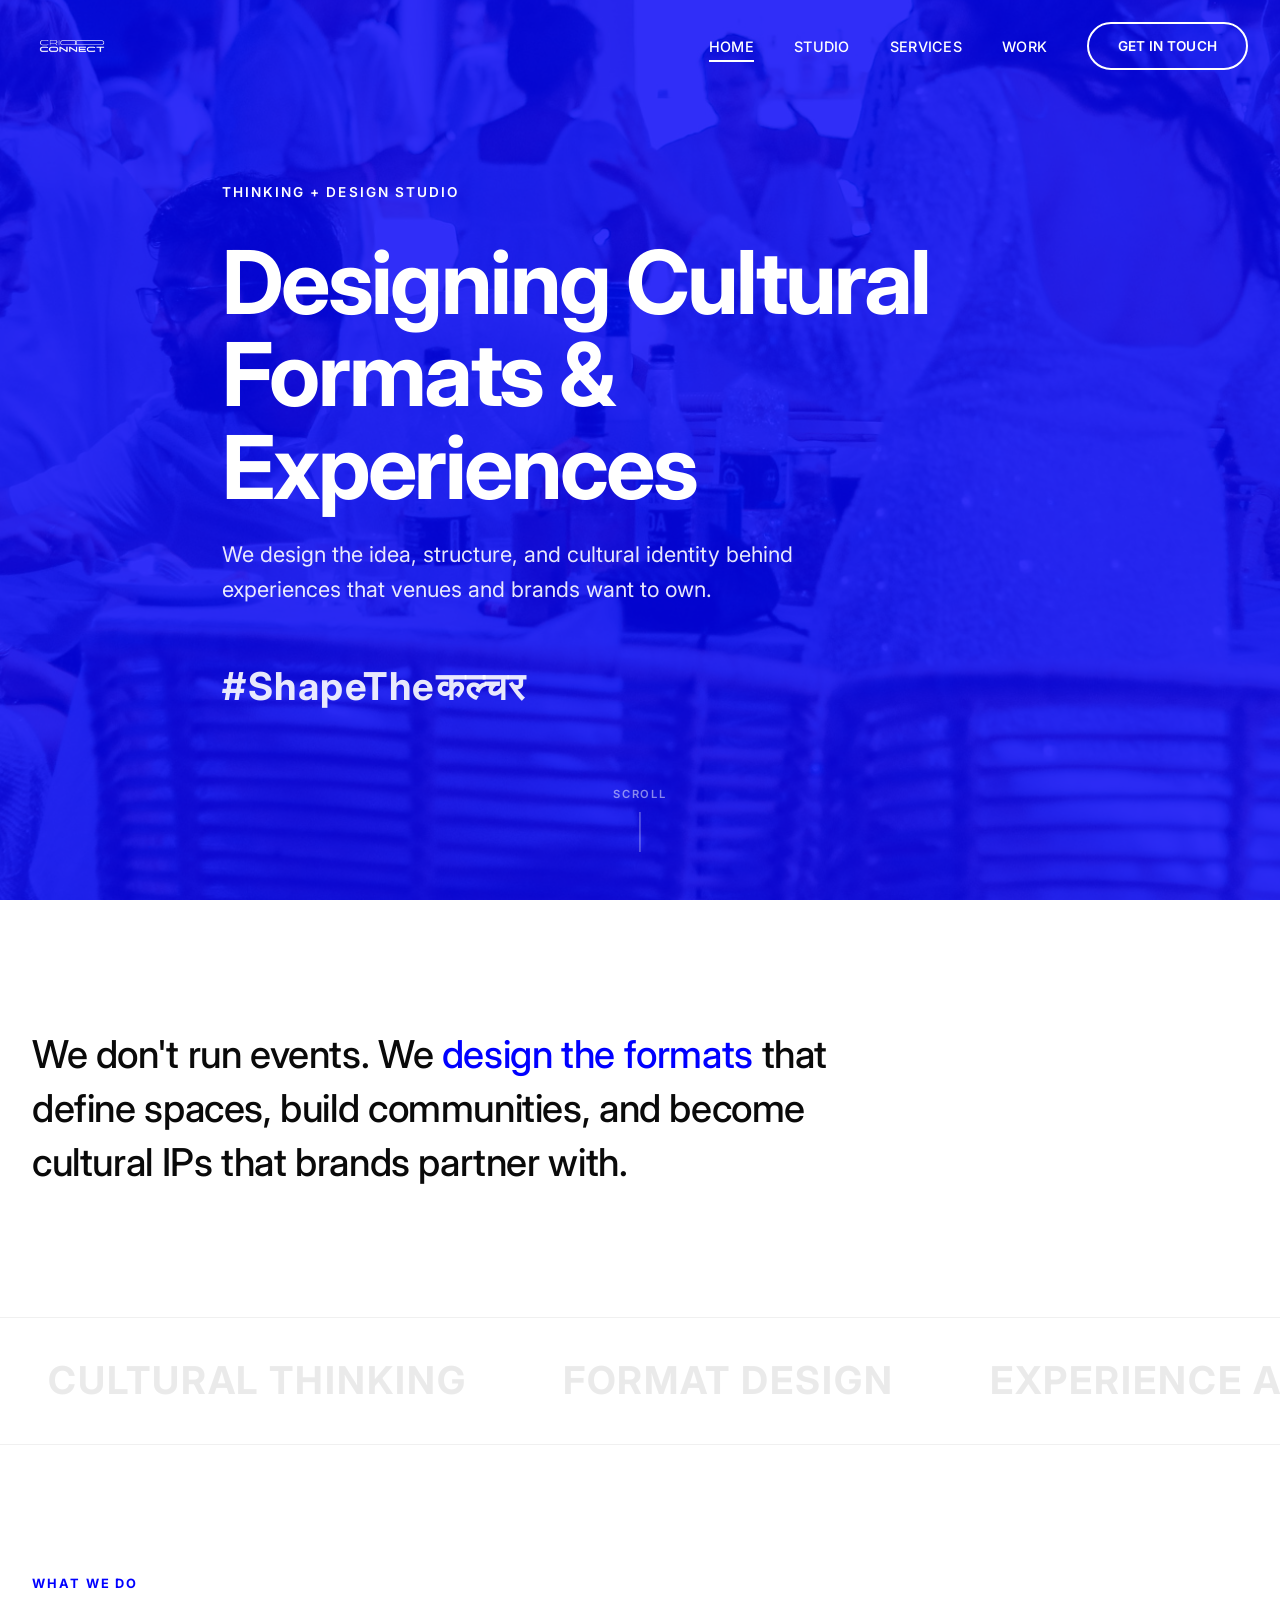
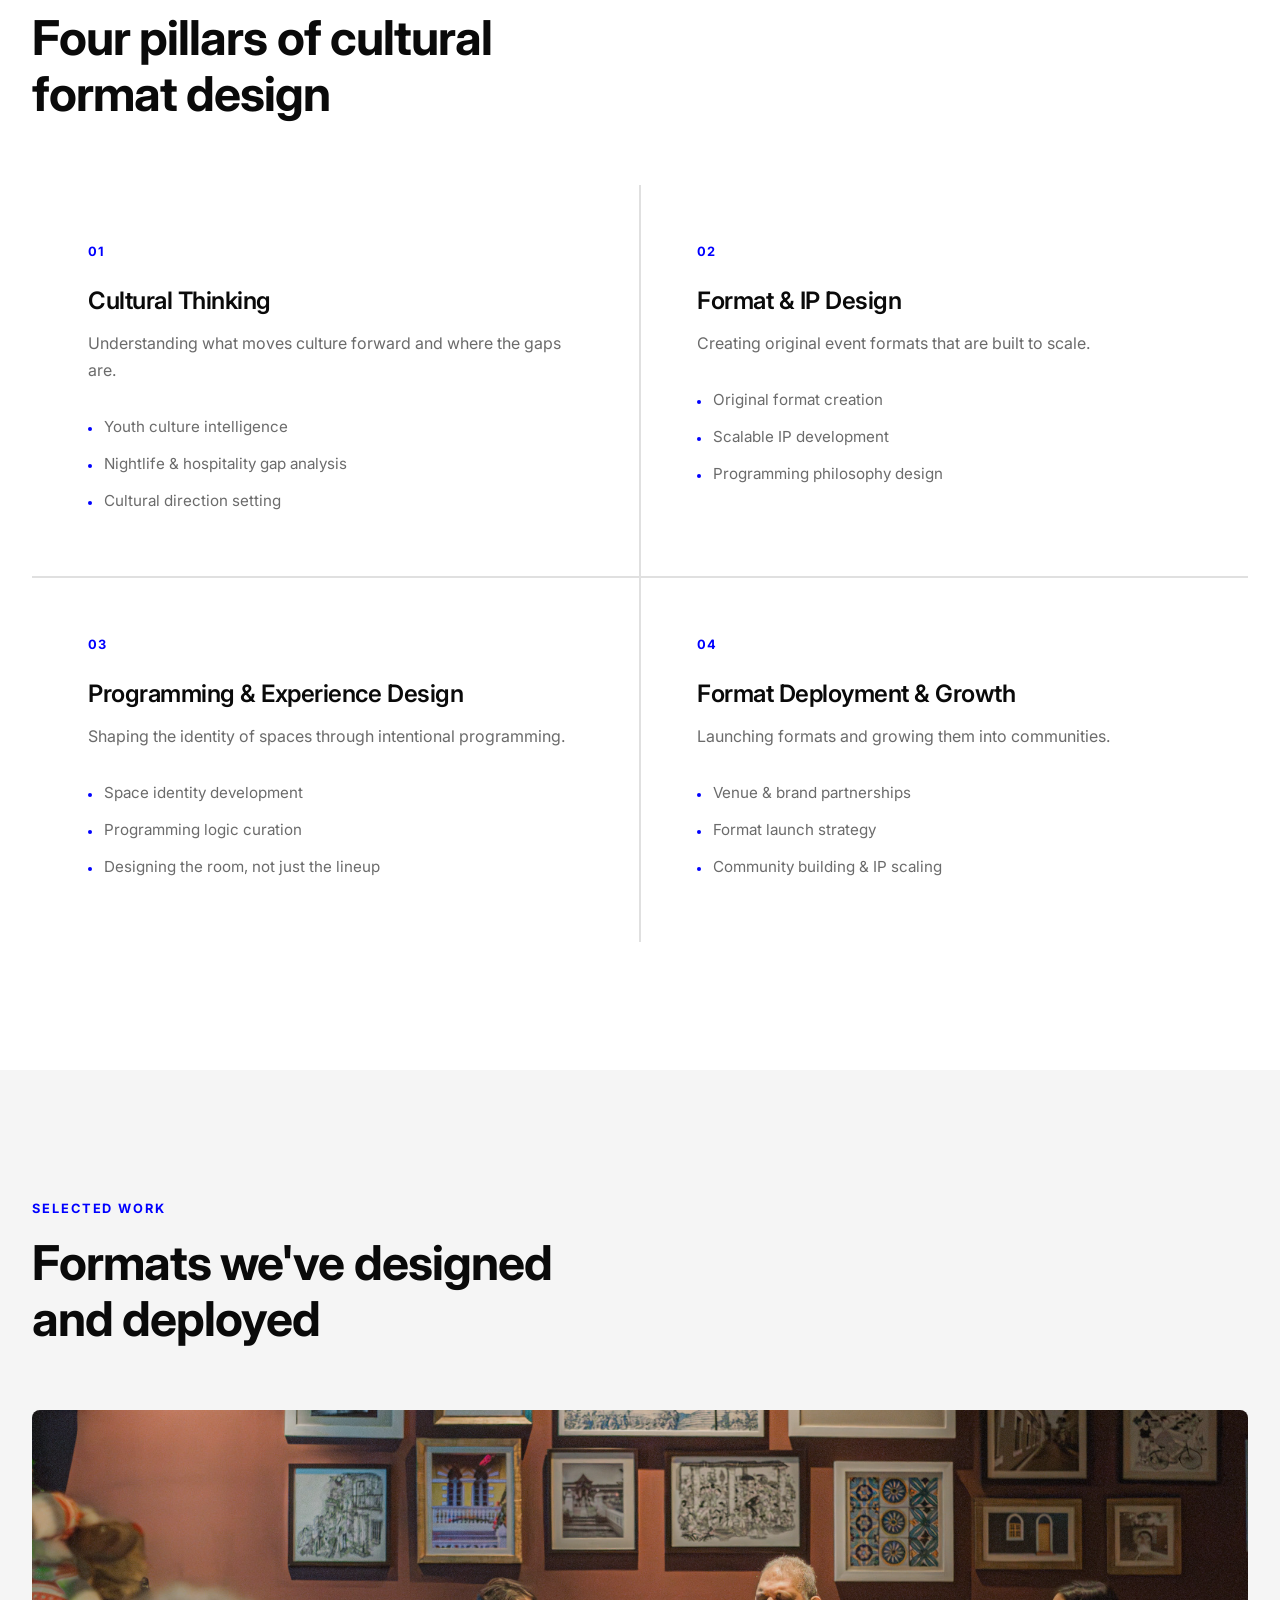
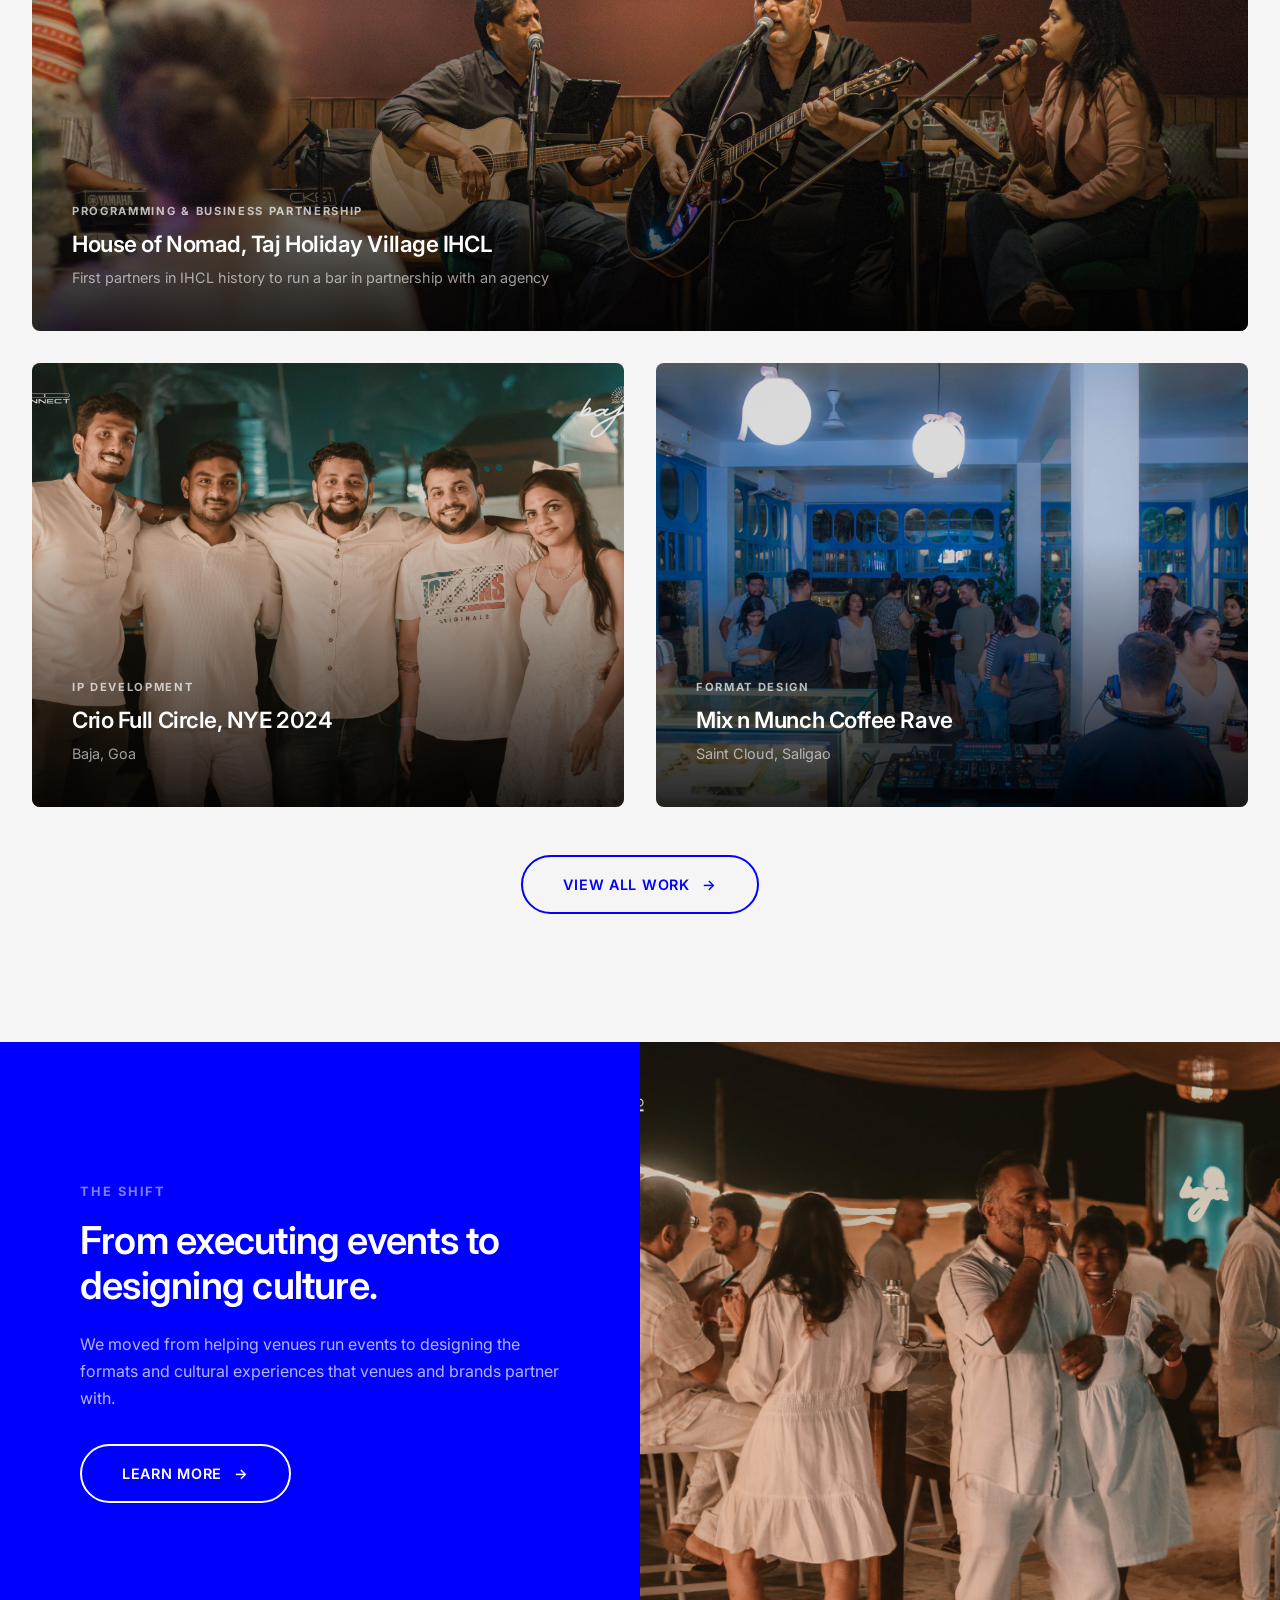
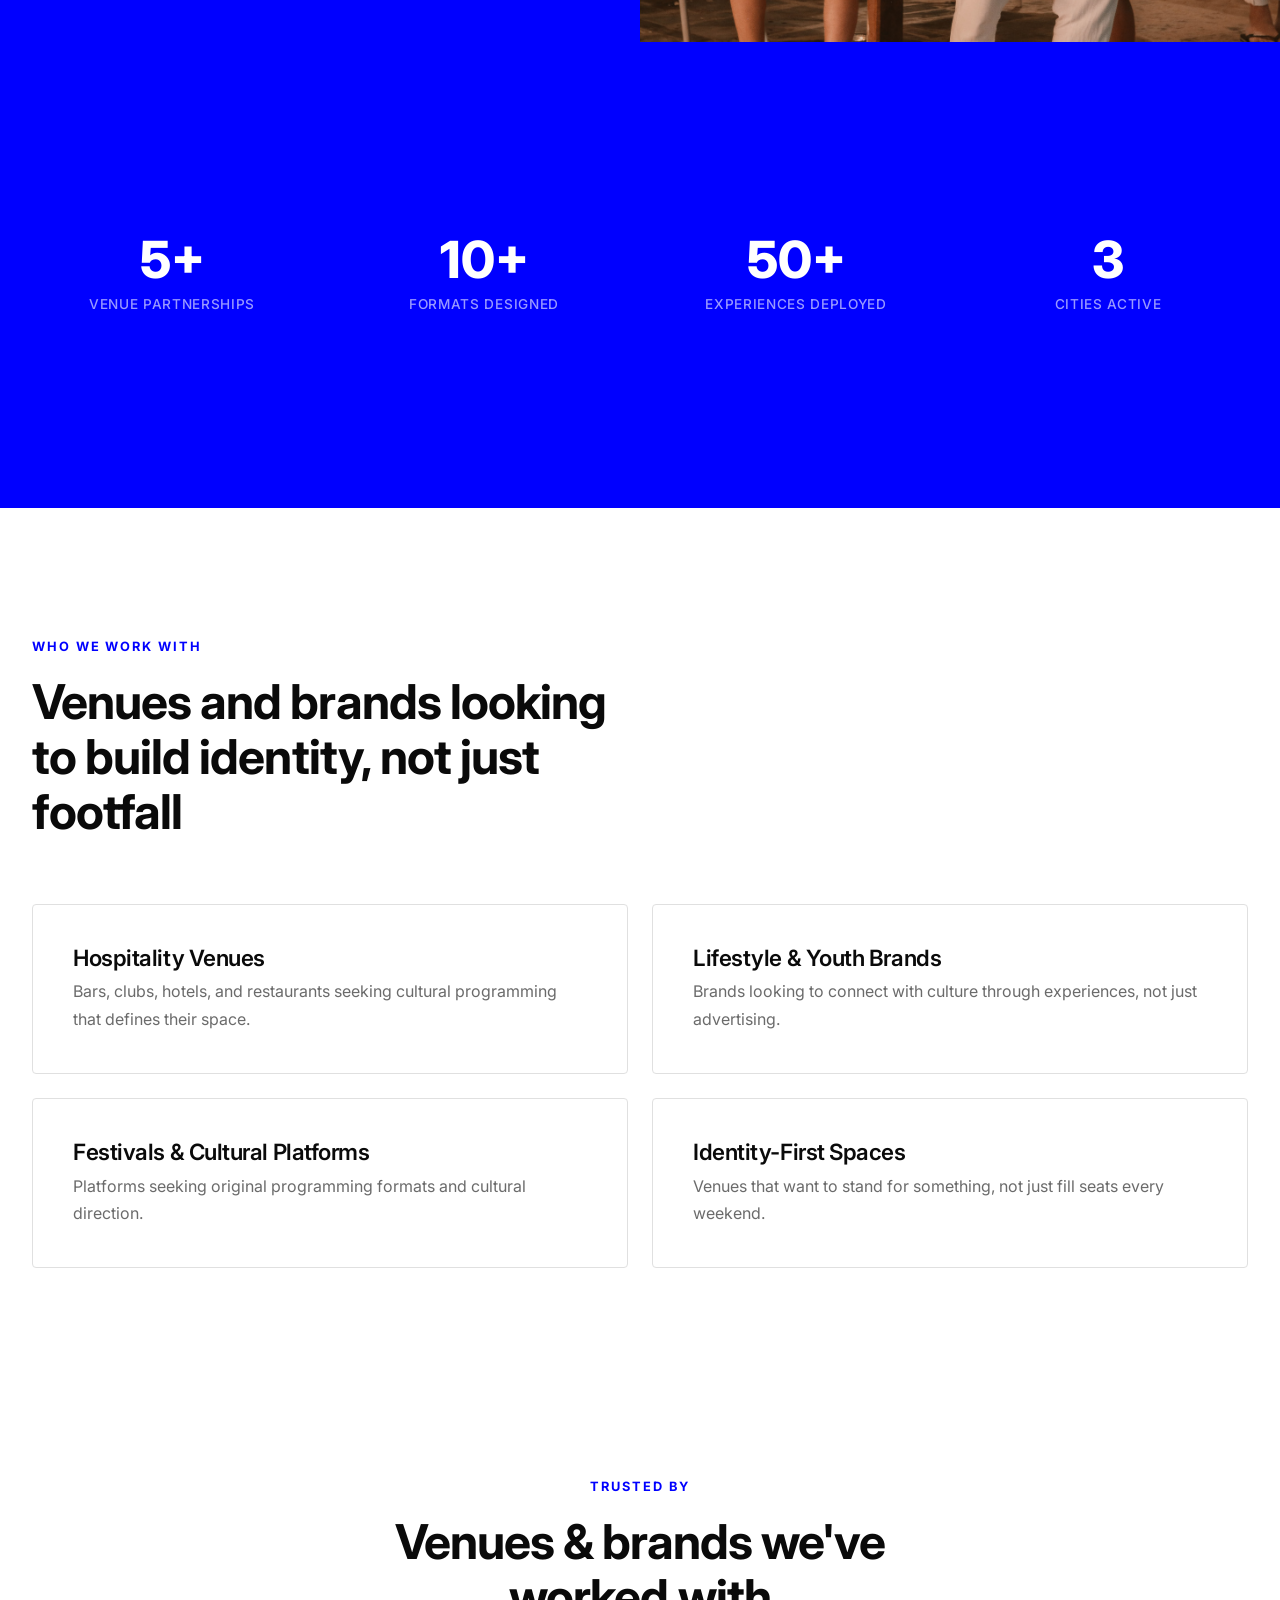
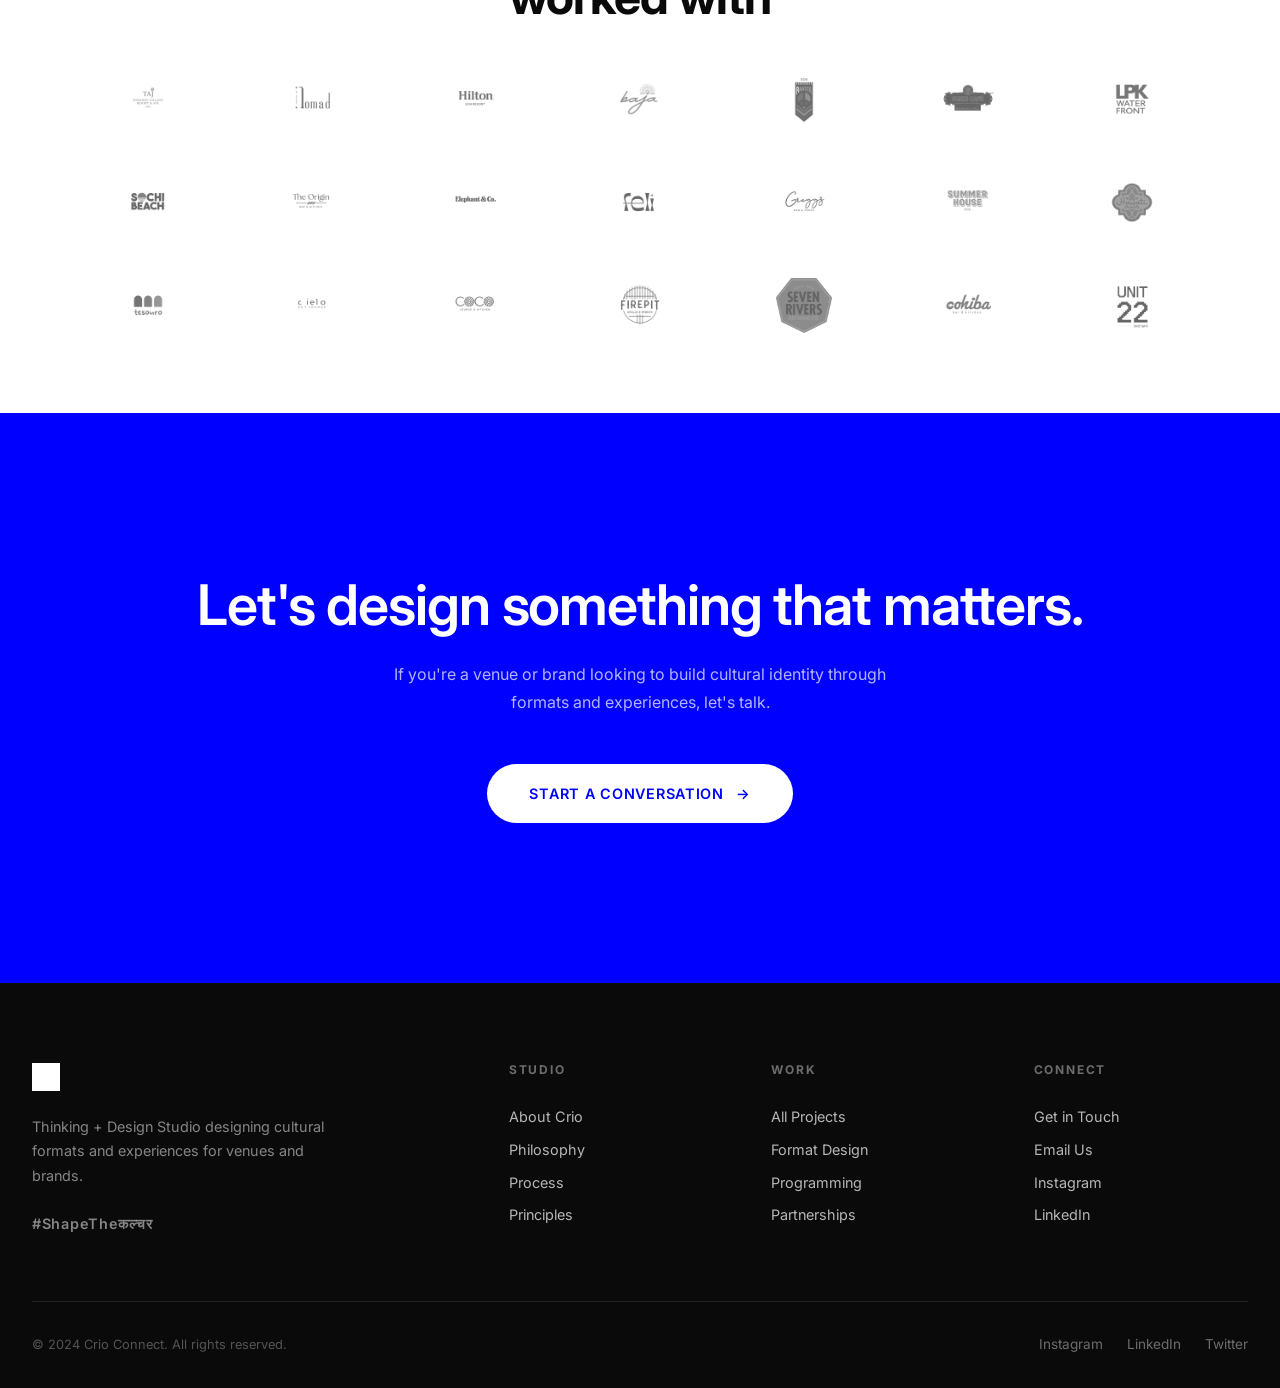
==== commit a797fff1: "Add Services page with full content and nav - New services.html: hero, 5 service rows, who we work w" ====
--- a/index.html
+++ b/index.html
@@ -1,10 +1,58 @@
 <!DOCTYPE html>
 <html lang="en">
 <head>
+  <!-- Google Analytics -->
+  <script async src="https://www.googletagmanager.com/gtag/js?id=G-NWSXWMNGGS"></script>
+  <script>
+    window.dataLayer = window.dataLayer || [];
+    function gtag(){dataLayer.push(arguments);}
+    gtag('js', new Date());
+    gtag('config', 'G-NWSXWMNGGS');
+  </script>
   <meta charset="UTF-8">
   <meta name="viewport" content="width=device-width, initial-scale=1.0">
-  <title>Crio Connect — Thinking + Design Studio</title>
-  <meta name="description" content="Crio Connect designs cultural formats and experiences for venues and brands. A Thinking + Design Studio shaping culture through format design, programming, and experience architecture.">
+  <title>Crio Connect — Thinking + Design Studio | Goa, India</title>
+  <meta name="description" content="Crio Connect is a Thinking + Design Studio based in Goa, India. We design cultural formats, experiences, and programming identities for venues and brands across India.">
+  <meta name="keywords" content="cultural format design, experience design, venue programming, nightlife consulting, Goa, India, hospitality branding, event format, IP development">
+  <meta name="author" content="Crio Connect">
+  <link rel="canonical" href="https://crioconnect.com/">
+
+  <!-- Open Graph -->
+  <meta property="og:type" content="website">
+  <meta property="og:url" content="https://crioconnect.com/">
+  <meta property="og:title" content="Crio Connect — Thinking + Design Studio">
+  <meta property="og:description" content="We design cultural formats and experiences for venues and brands. Based in Goa, India.">
+  <meta property="og:image" content="https://crioconnect.com/Photos/house-of-nomad/_97A1200-Enhanced-NR-2.jpg">
+  <meta property="og:site_name" content="Crio Connect">
+  <meta property="og:locale" content="en_IN">
+
+  <!-- Twitter Card -->
+  <meta name="twitter:card" content="summary_large_image">
+  <meta name="twitter:title" content="Crio Connect — Thinking + Design Studio">
+  <meta name="twitter:description" content="We design cultural formats and experiences for venues and brands. Based in Goa, India.">
+  <meta name="twitter:image" content="https://crioconnect.com/Photos/house-of-nomad/_97A1200-Enhanced-NR-2.jpg">
+
+  <!-- Structured Data -->
+  <script type="application/ld+json">
+  {
+    "@context": "https://schema.org",
+    "@type": "ProfessionalService",
+    "name": "Crio Connect",
+    "description": "Thinking + Design Studio designing cultural formats and experiences for venues and brands.",
+    "url": "https://crioconnect.com",
+    "logo": "https://crioconnect.com/logos/empty-white.png",
+    "image": "https://crioconnect.com/Photos/house-of-nomad/_97A1200-Enhanced-NR-2.jpg",
+    "address": {
+      "@type": "PostalAddress",
+      "addressLocality": "Goa",
+      "addressCountry": "IN"
+    },
+    "email": "hello@crioconnect.com",
+    "areaServed": "India",
+    "serviceType": ["Cultural Format Design", "Experience Design", "Venue Programming", "IP Development"]
+  }
+  </script>
+
   <link rel="preconnect" href="https://fonts.googleapis.com">
   <link rel="preconnect" href="https://fonts.gstatic.com" crossorigin>
   <link href="https://fonts.googleapis.com/css2?family=Inter:wght@300;400;500;600;700;800;900&display=swap" rel="stylesheet">
@@ -23,6 +71,7 @@
       <div class="nav__links">
         <a href="index.html" class="active">Home</a>
         <a href="about.html">Studio</a>
+        <a href="services.html">Services</a>
         <a href="work.html">Work</a>
         <a href="contact.html" class="nav__cta">Get in Touch</a>
       </div>
--- a/css/style.css
+++ b/css/style.css
@@ -1009,6 +1009,146 @@
 
 .footer__social a:hover {
   color: var(--crio-white);
+}
+
+/* --- Services Stack (Services Page) --- */
+.services-stack {
+  display: flex;
+  flex-direction: column;
+}
+
+.service-row {
+  display: grid;
+  grid-template-columns: 1fr 1fr;
+  gap: 0;
+  border-top: 1px solid var(--crio-grey-mid);
+  padding: 3rem 0;
+  transition: var(--transition);
+}
+
+.service-row:last-child {
+  border-bottom: 1px solid var(--crio-grey-mid);
+}
+
+.service-row__header {
+  padding-right: 4rem;
+}
+
+.service-row__number {
+  font-size: 0.75rem;
+  font-weight: 700;
+  letter-spacing: 0.15em;
+  color: var(--crio-blue);
+  display: block;
+  margin-bottom: 1rem;
+}
+
+.service-row__title {
+  font-size: clamp(1.4rem, 2.5vw, 1.9rem);
+  font-weight: 700;
+  margin-bottom: 0.75rem;
+  letter-spacing: -0.02em;
+}
+
+.service-row__tagline {
+  font-size: 1rem;
+  color: var(--crio-grey-text);
+  line-height: 1.6;
+}
+
+.service-row__body {
+  display: grid;
+  grid-template-columns: 1fr 1fr;
+  gap: 2rem;
+  align-content: start;
+}
+
+.service-row__col-label {
+  font-size: 0.7rem;
+  font-weight: 700;
+  letter-spacing: 0.15em;
+  text-transform: uppercase;
+  color: var(--crio-blue);
+  margin-bottom: 0.6rem;
+}
+
+/* --- Changes Grid (Services Page) --- */
+.changes-grid {
+  display: grid;
+  grid-template-columns: 1fr 80px 1fr;
+  align-items: center;
+  gap: 0;
+  max-width: 860px;
+}
+
+.changes-col__label {
+  font-size: 0.75rem;
+  font-weight: 700;
+  letter-spacing: 0.15em;
+  text-transform: uppercase;
+  color: var(--crio-blue);
+  margin-bottom: 1.5rem;
+}
+
+.changes-list {
+  display: flex;
+  flex-direction: column;
+  gap: 0;
+}
+
+.changes-list li {
+  font-size: clamp(1.05rem, 1.8vw, 1.2rem);
+  font-weight: 500;
+  color: var(--crio-grey-text);
+  padding: 1rem 0;
+  border-bottom: 1px solid var(--crio-grey-mid);
+}
+
+.changes-list--to li {
+  color: var(--crio-black);
+  font-weight: 600;
+}
+
+.changes-col__arrow {
+  display: flex;
+  align-items: center;
+  justify-content: center;
+}
+
+.changes-arrow-line {
+  width: 40px;
+  height: 2px;
+  background: var(--crio-blue);
+  position: relative;
+}
+
+.changes-arrow-line::after {
+  content: '';
+  position: absolute;
+  right: -1px;
+  top: -4px;
+  width: 10px;
+  height: 10px;
+  border-right: 2px solid var(--crio-blue);
+  border-top: 2px solid var(--crio-blue);
+  transform: rotate(45deg);
+}
+
+/* --- Outcomes Grid (Services Page) --- */
+.outcomes-grid {
+  display: grid;
+  grid-template-columns: repeat(auto-fit, minmax(240px, 1fr));
+  gap: 1px;
+  background: var(--crio-grey-mid);
+}
+
+.outcome-item {
+  background: var(--crio-white);
+  padding: 2rem;
+  font-size: 1rem;
+  font-weight: 500;
+  color: var(--crio-black);
+  line-height: 1.5;
 }
 
 /* --- Animations --- */
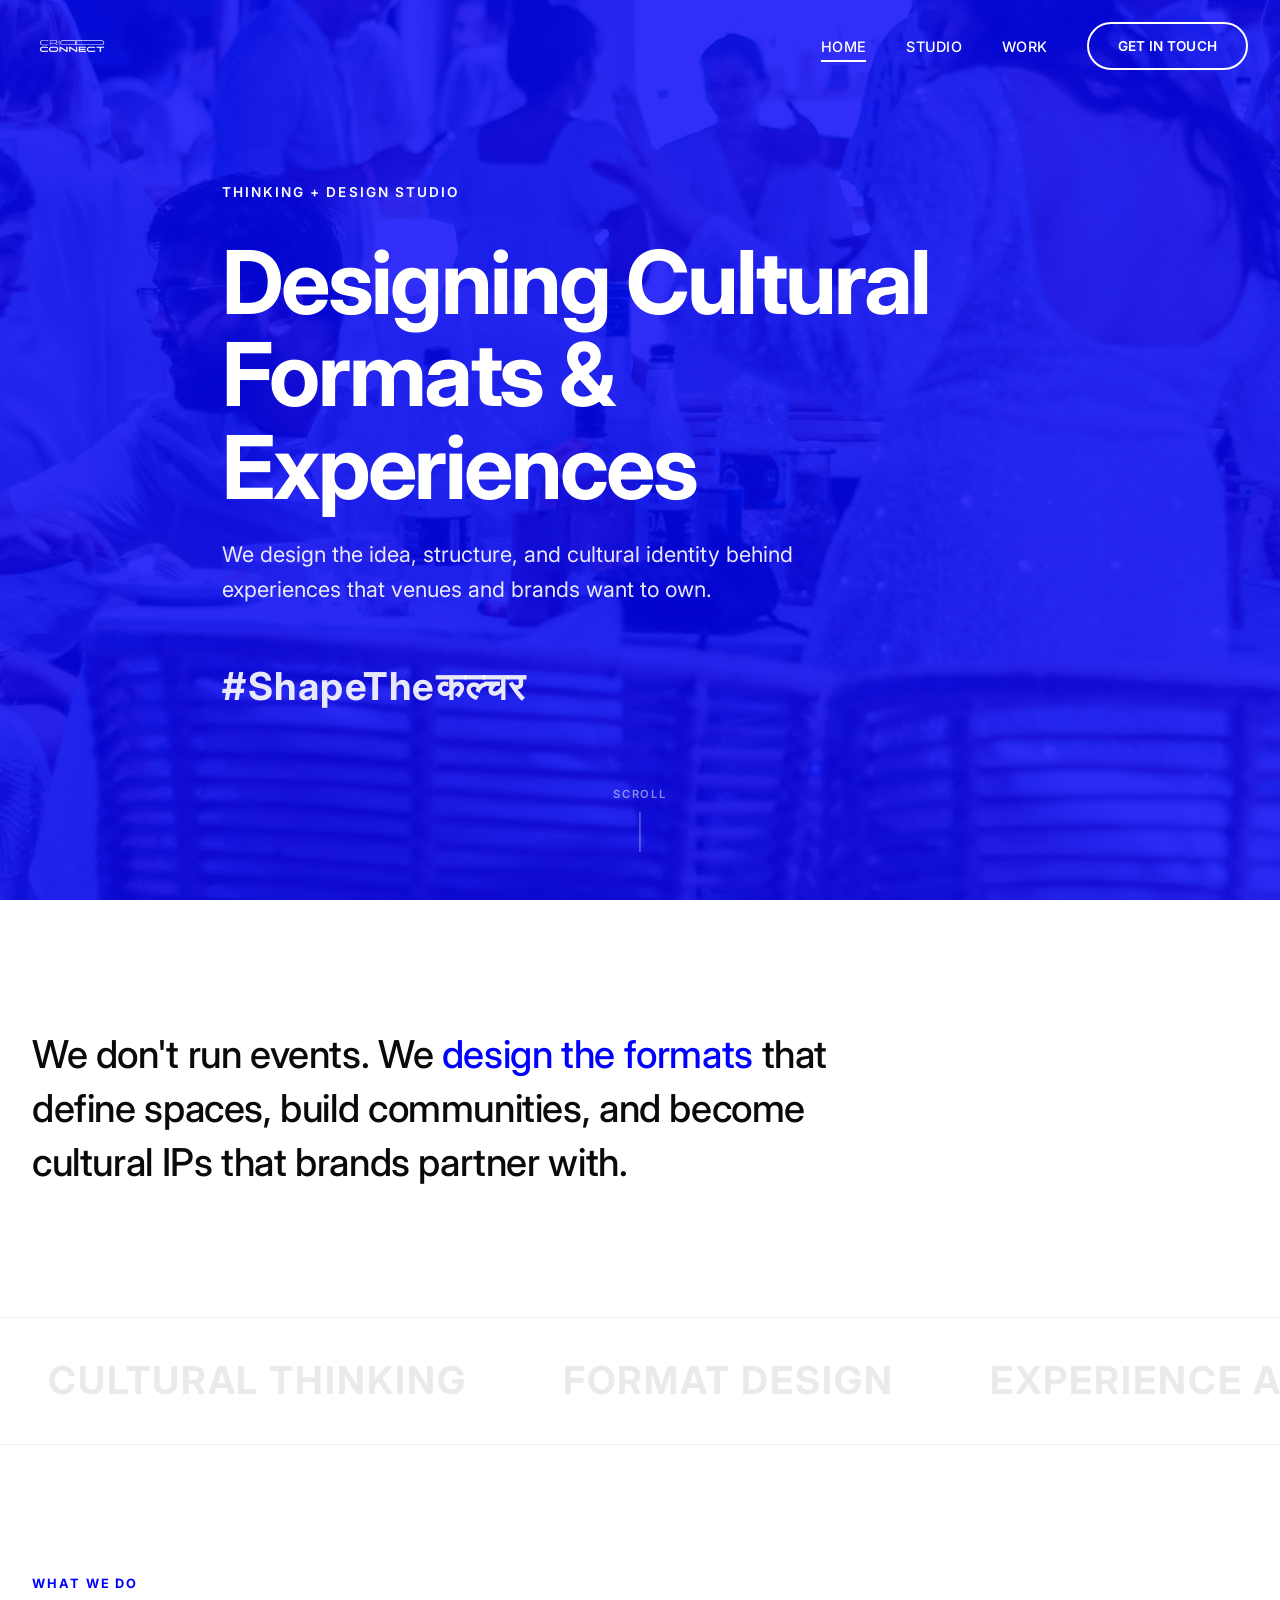
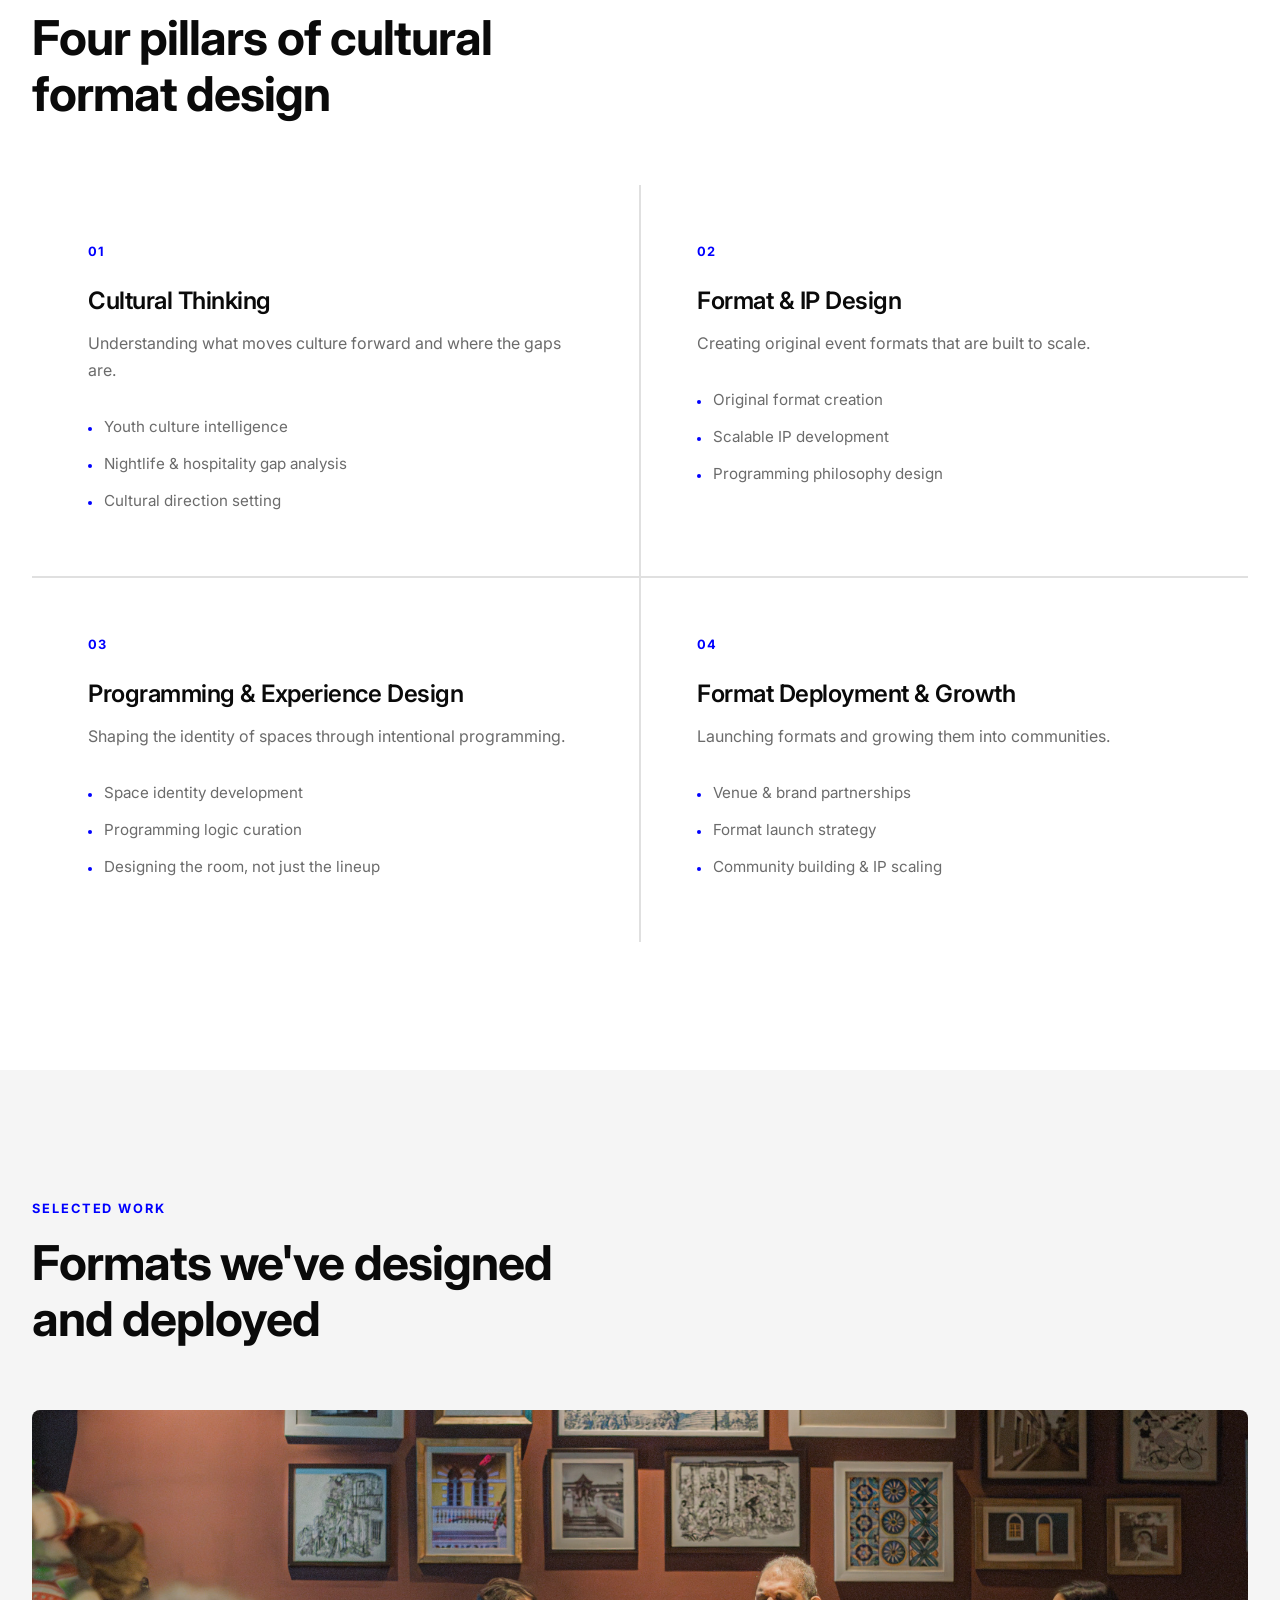
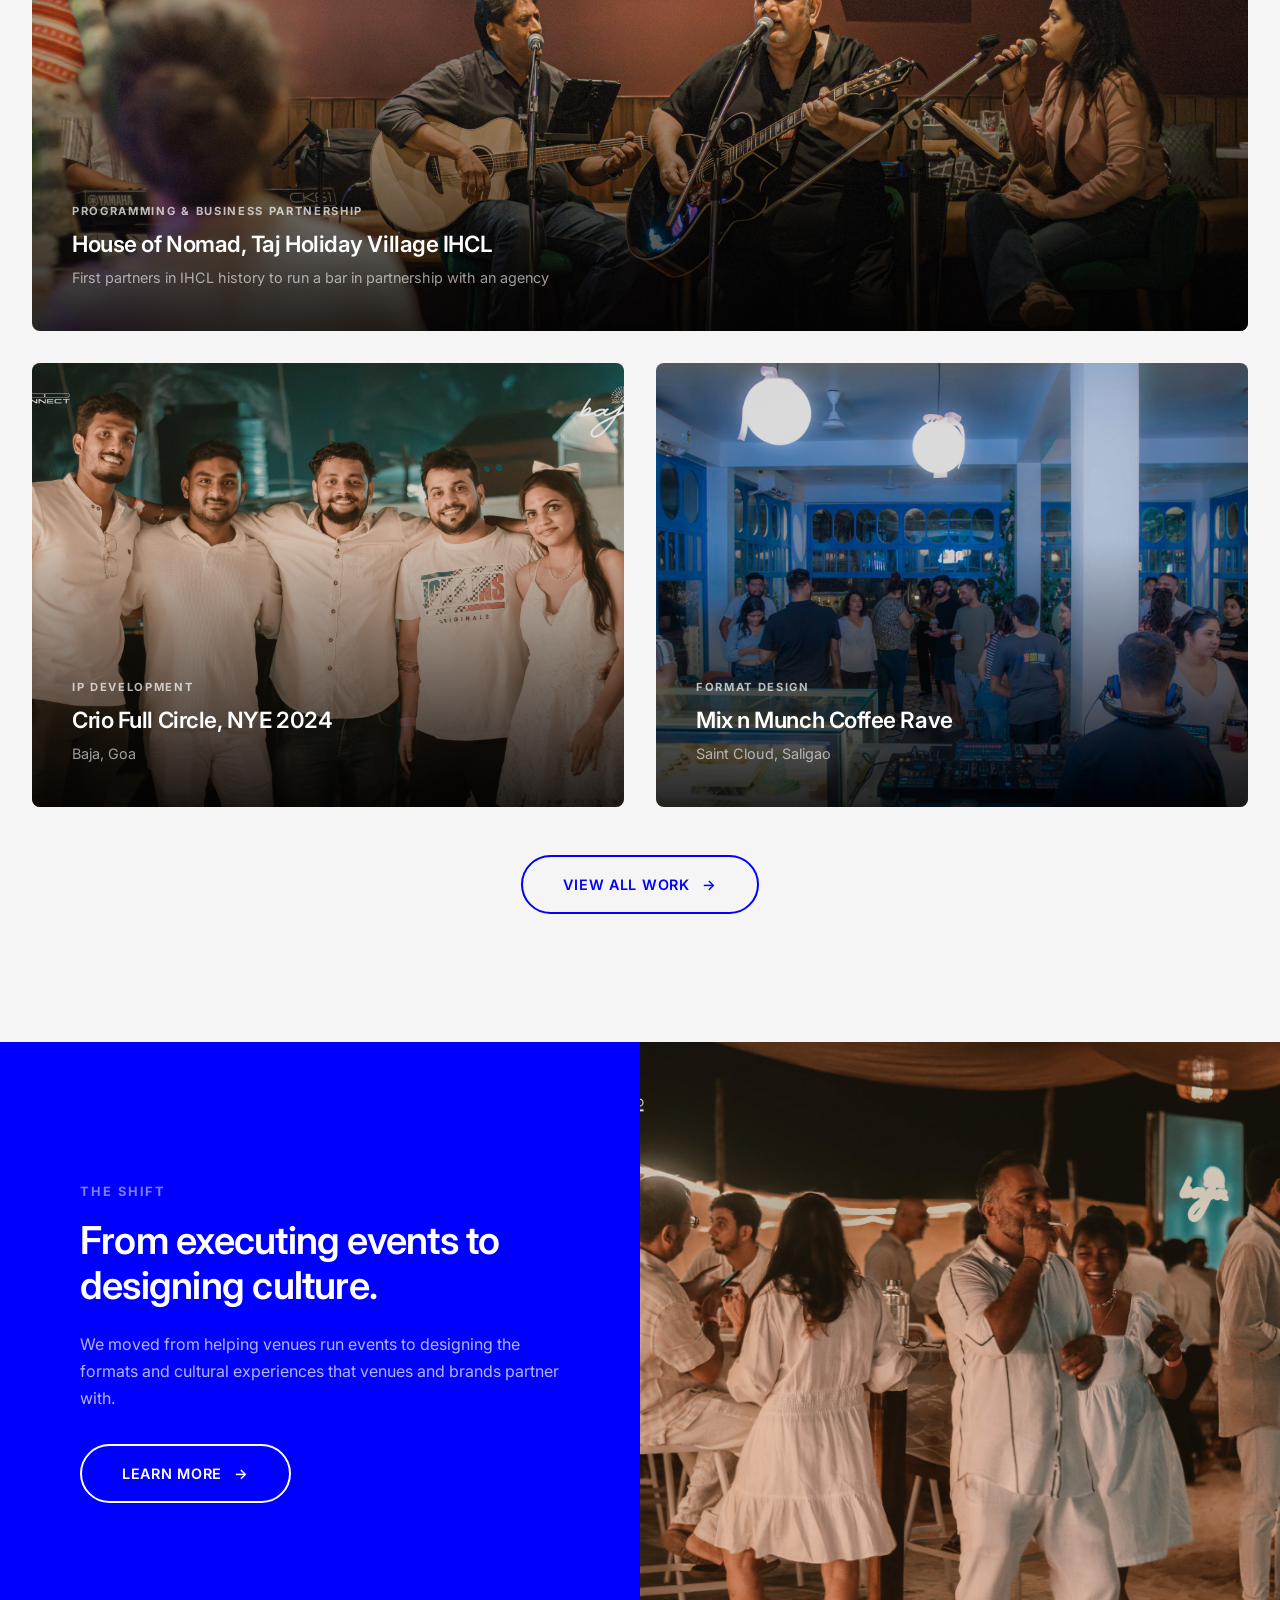
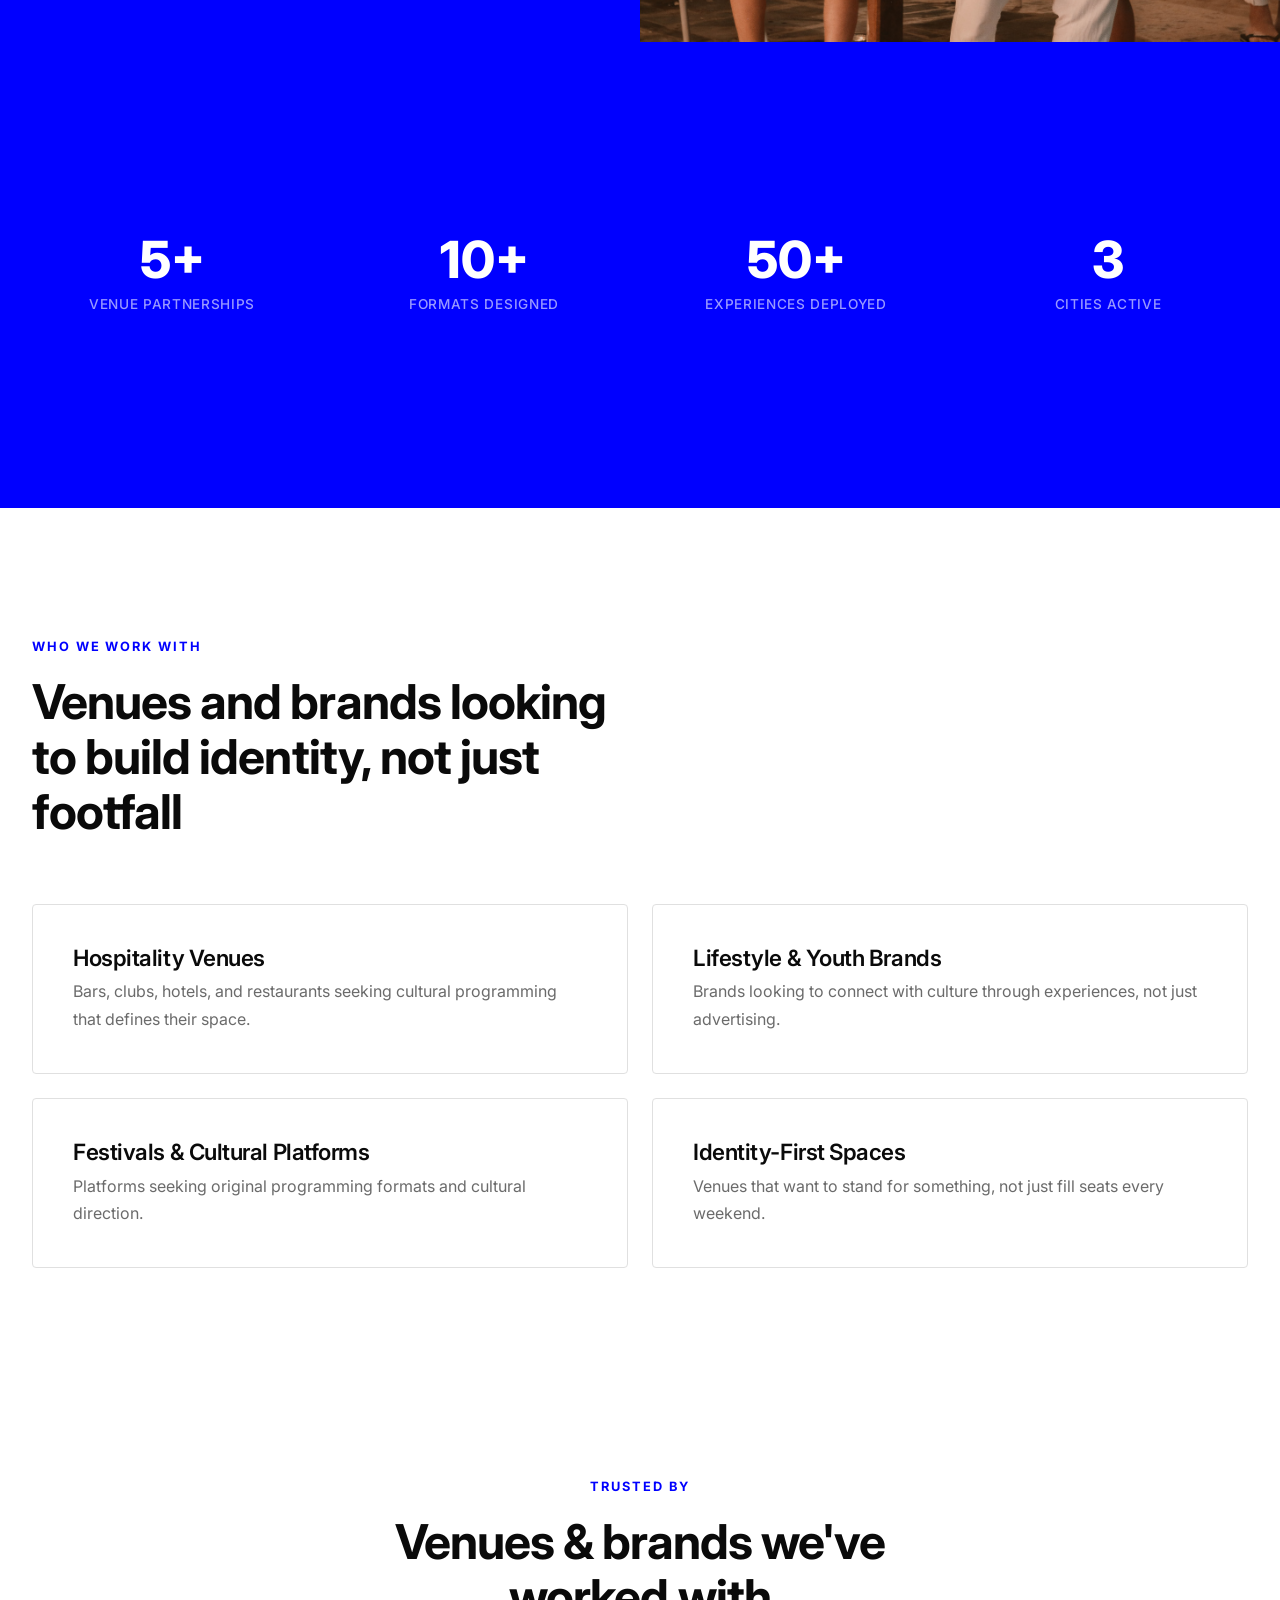
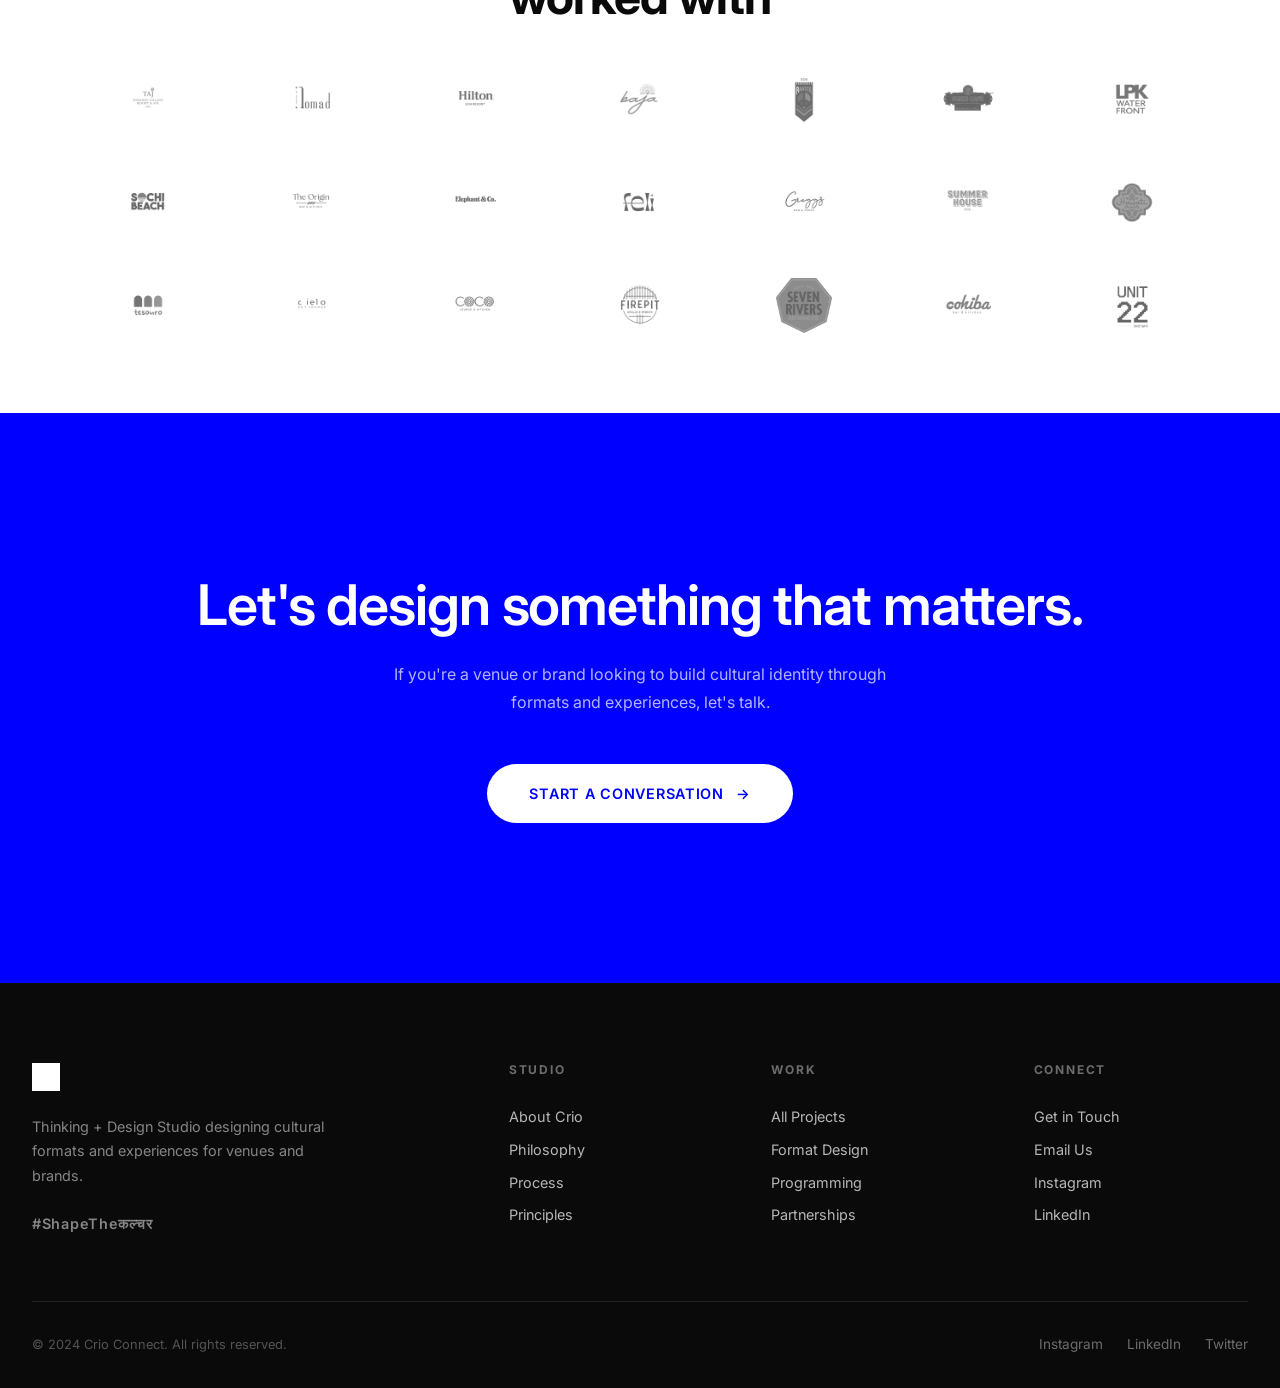
==== commit 184d0c95: "Revert "Add Services page with full content and nav" This reverts commit a797fff113f7b012ffe467bfc42" ====
--- a/index.html
+++ b/index.html
@@ -71,7 +71,6 @@
       <div class="nav__links">
         <a href="index.html" class="active">Home</a>
         <a href="about.html">Studio</a>
-        <a href="services.html">Services</a>
         <a href="work.html">Work</a>
         <a href="contact.html" class="nav__cta">Get in Touch</a>
       </div>
--- a/css/style.css
+++ b/css/style.css
@@ -1009,146 +1009,6 @@
 
 .footer__social a:hover {
   color: var(--crio-white);
-}
-
-/* --- Services Stack (Services Page) --- */
-.services-stack {
-  display: flex;
-  flex-direction: column;
-}
-
-.service-row {
-  display: grid;
-  grid-template-columns: 1fr 1fr;
-  gap: 0;
-  border-top: 1px solid var(--crio-grey-mid);
-  padding: 3rem 0;
-  transition: var(--transition);
-}
-
-.service-row:last-child {
-  border-bottom: 1px solid var(--crio-grey-mid);
-}
-
-.service-row__header {
-  padding-right: 4rem;
-}
-
-.service-row__number {
-  font-size: 0.75rem;
-  font-weight: 700;
-  letter-spacing: 0.15em;
-  color: var(--crio-blue);
-  display: block;
-  margin-bottom: 1rem;
-}
-
-.service-row__title {
-  font-size: clamp(1.4rem, 2.5vw, 1.9rem);
-  font-weight: 700;
-  margin-bottom: 0.75rem;
-  letter-spacing: -0.02em;
-}
-
-.service-row__tagline {
-  font-size: 1rem;
-  color: var(--crio-grey-text);
-  line-height: 1.6;
-}
-
-.service-row__body {
-  display: grid;
-  grid-template-columns: 1fr 1fr;
-  gap: 2rem;
-  align-content: start;
-}
-
-.service-row__col-label {
-  font-size: 0.7rem;
-  font-weight: 700;
-  letter-spacing: 0.15em;
-  text-transform: uppercase;
-  color: var(--crio-blue);
-  margin-bottom: 0.6rem;
-}
-
-/* --- Changes Grid (Services Page) --- */
-.changes-grid {
-  display: grid;
-  grid-template-columns: 1fr 80px 1fr;
-  align-items: center;
-  gap: 0;
-  max-width: 860px;
-}
-
-.changes-col__label {
-  font-size: 0.75rem;
-  font-weight: 700;
-  letter-spacing: 0.15em;
-  text-transform: uppercase;
-  color: var(--crio-blue);
-  margin-bottom: 1.5rem;
-}
-
-.changes-list {
-  display: flex;
-  flex-direction: column;
-  gap: 0;
-}
-
-.changes-list li {
-  font-size: clamp(1.05rem, 1.8vw, 1.2rem);
-  font-weight: 500;
-  color: var(--crio-grey-text);
-  padding: 1rem 0;
-  border-bottom: 1px solid var(--crio-grey-mid);
-}
-
-.changes-list--to li {
-  color: var(--crio-black);
-  font-weight: 600;
-}
-
-.changes-col__arrow {
-  display: flex;
-  align-items: center;
-  justify-content: center;
-}
-
-.changes-arrow-line {
-  width: 40px;
-  height: 2px;
-  background: var(--crio-blue);
-  position: relative;
-}
-
-.changes-arrow-line::after {
-  content: '';
-  position: absolute;
-  right: -1px;
-  top: -4px;
-  width: 10px;
-  height: 10px;
-  border-right: 2px solid var(--crio-blue);
-  border-top: 2px solid var(--crio-blue);
-  transform: rotate(45deg);
-}
-
-/* --- Outcomes Grid (Services Page) --- */
-.outcomes-grid {
-  display: grid;
-  grid-template-columns: repeat(auto-fit, minmax(240px, 1fr));
-  gap: 1px;
-  background: var(--crio-grey-mid);
-}
-
-.outcome-item {
-  background: var(--crio-white);
-  padding: 2rem;
-  font-size: 1rem;
-  font-weight: 500;
-  color: var(--crio-black);
-  line-height: 1.5;
 }
 
 /* --- Animations --- */
